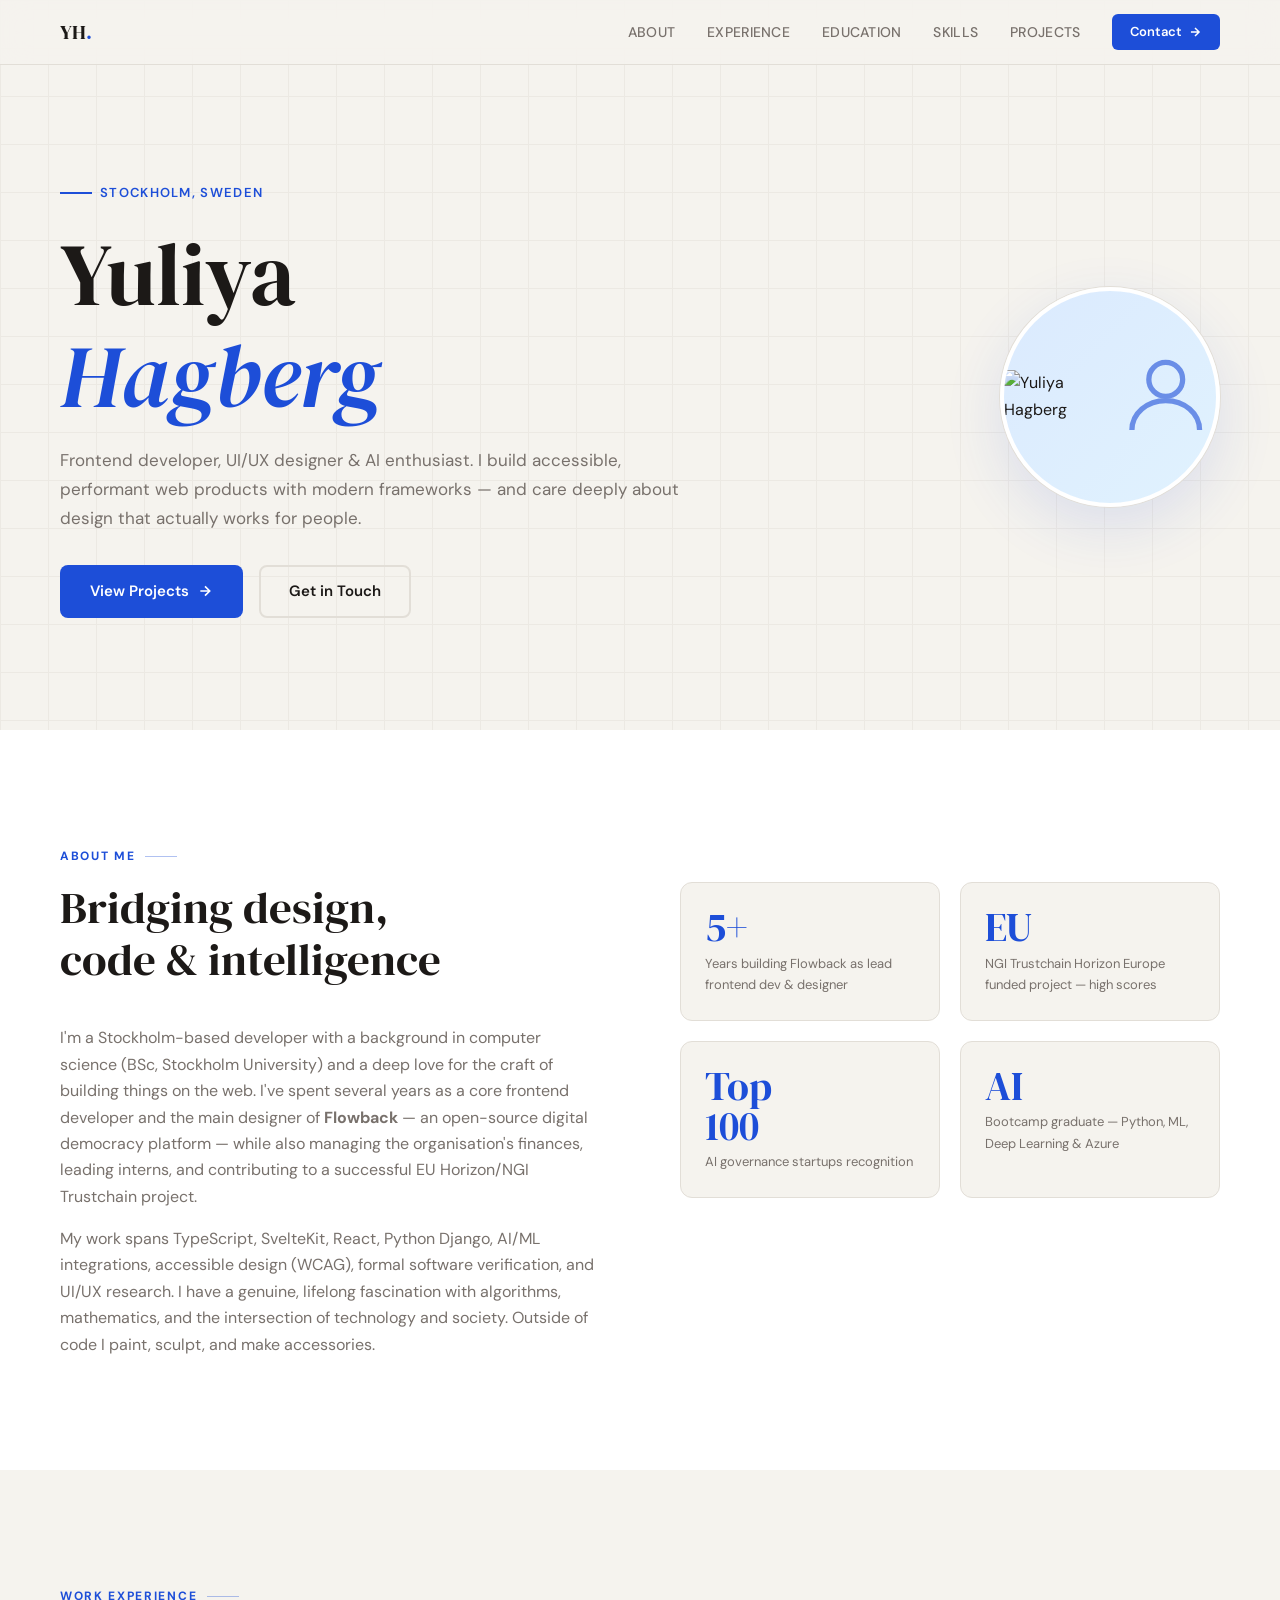
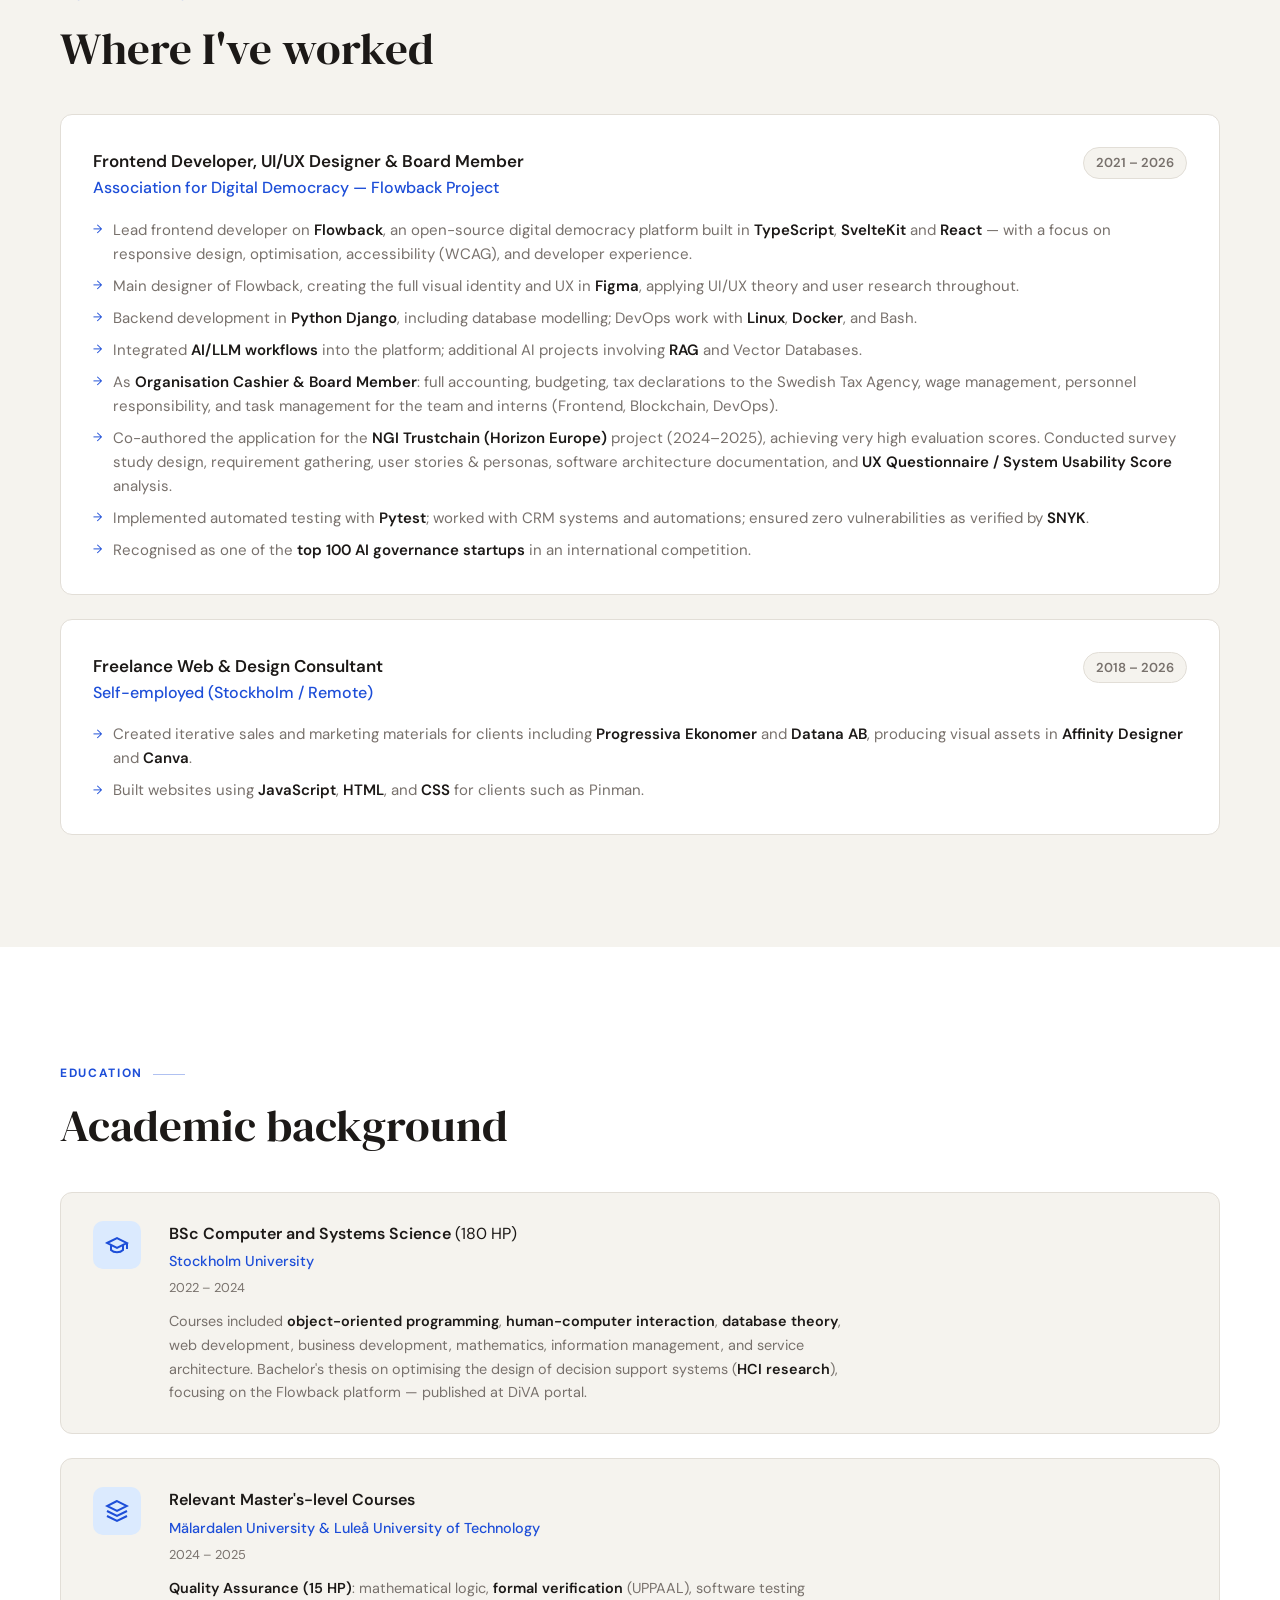
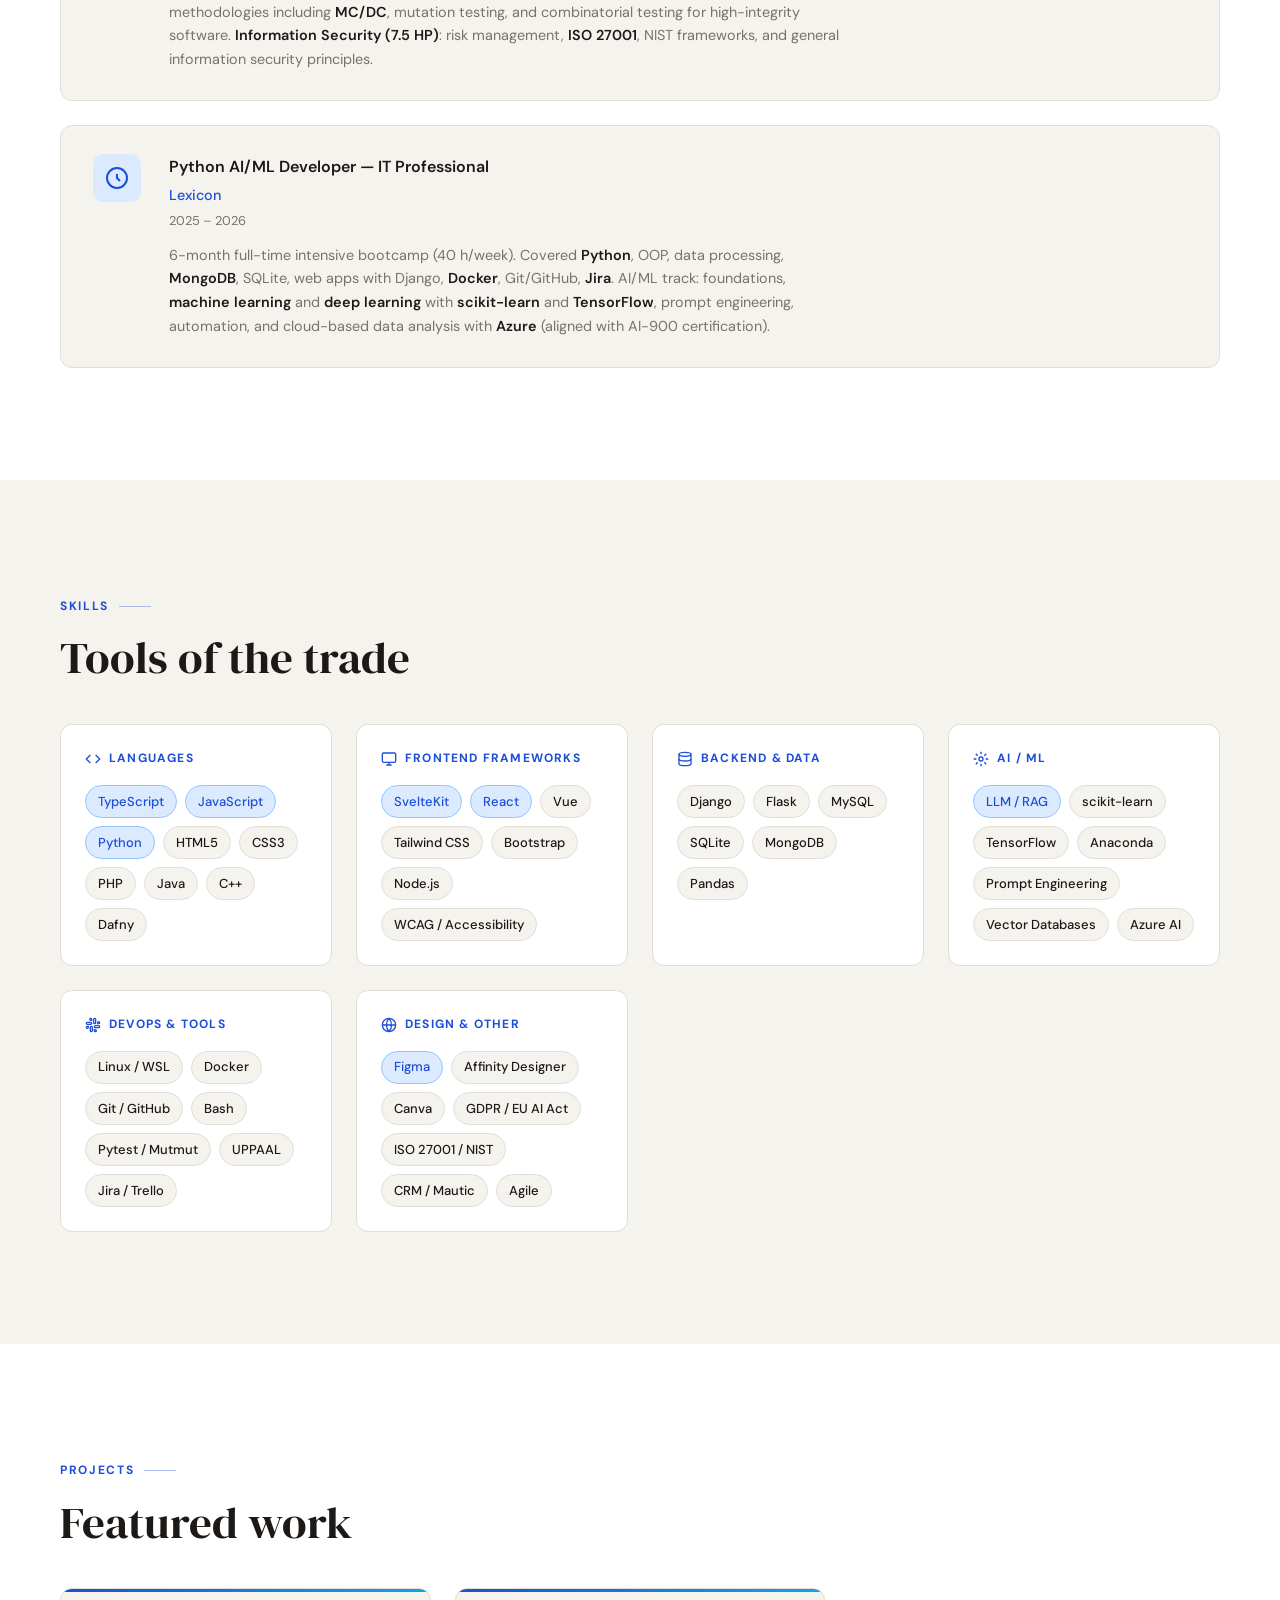
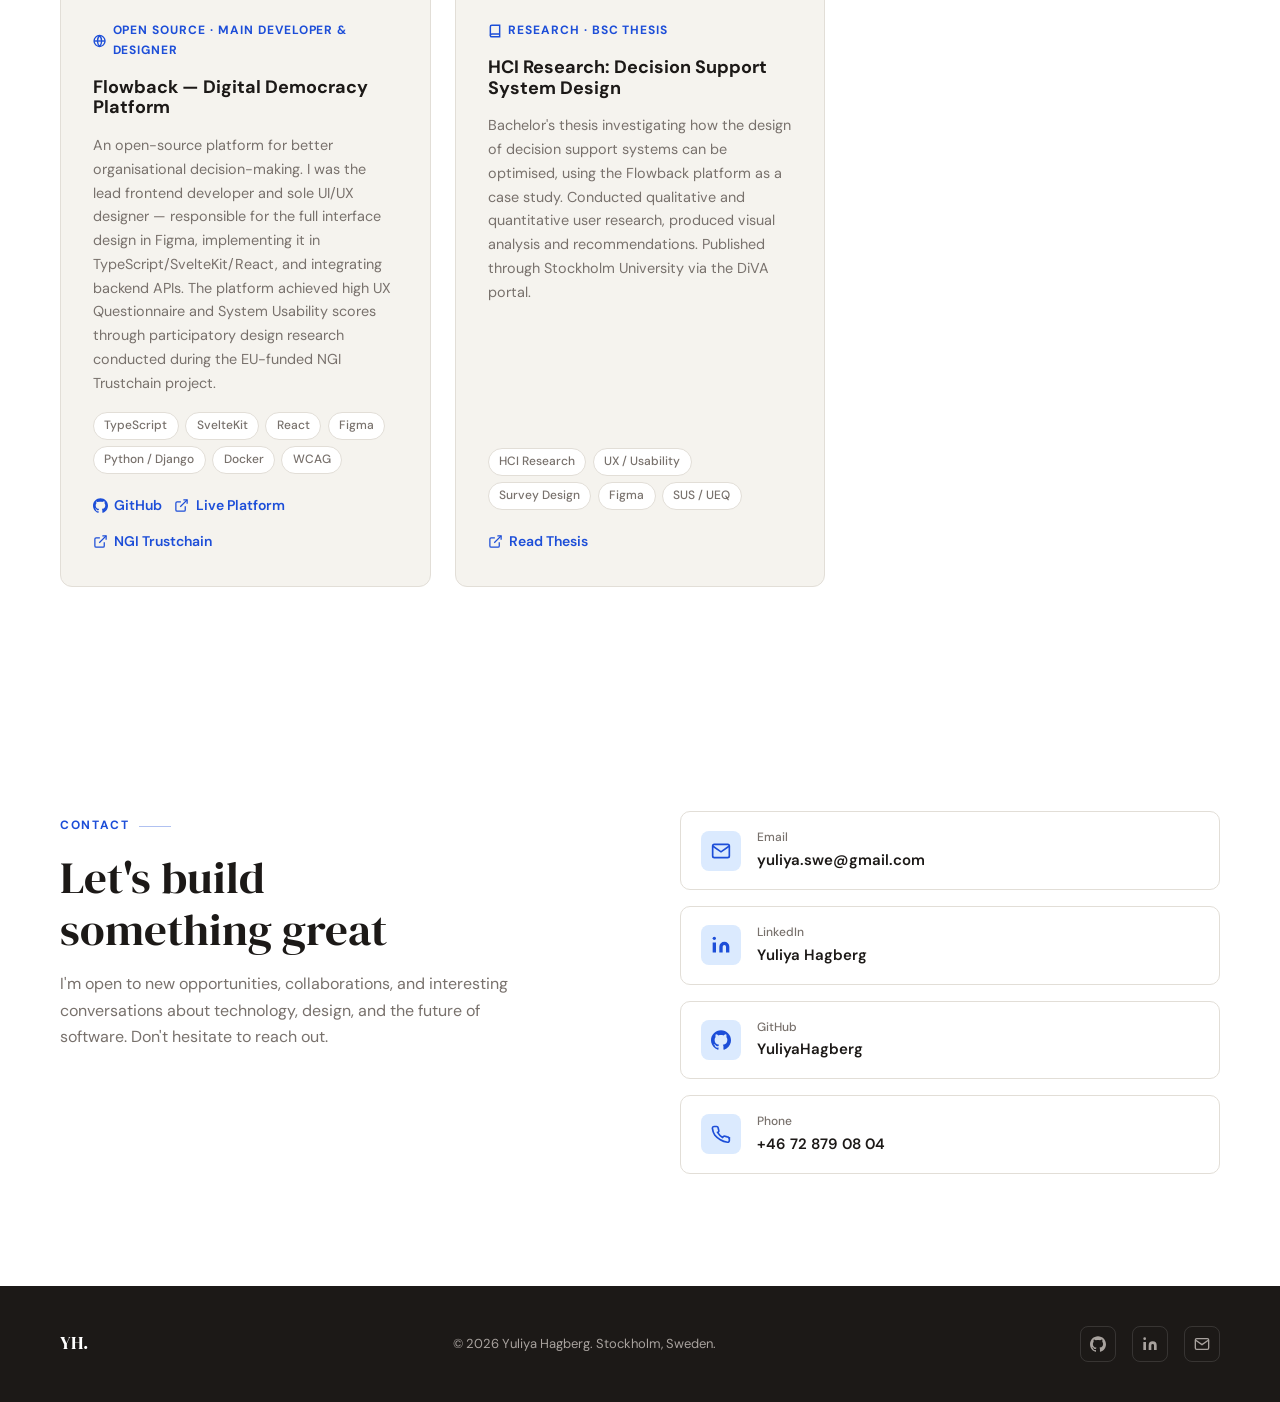
==== index.html @ 1ab3c3af "Initial commit" ====
<!DOCTYPE html>
<html lang="en">
<head>
  <meta charset="UTF-8" />
  <meta name="viewport" content="width=device-width, initial-scale=1.0" />
  <title>Yuliya Hagberg — Frontend Developer & Designer</title>
  <meta name="description" content="Yuliya Hagberg is a Stockholm-based frontend developer and UI/UX designer with expertise in TypeScript, SvelteKit, React, Python, AI/ML integrations, and accessible design." />

  <!-- Open Graph -->
  <meta property="og:title" content="Yuliya Hagberg — Frontend Developer & Designer" />
  <meta property="og:description" content="Stockholm-based developer specialising in modern frontend frameworks, UI/UX design, AI integrations, and accessible web experiences." />
  <meta property="og:type" content="website" />
  <meta property="og:url" content="https://yuliyahagberg.github.io/" />

  <!-- Fonts -->
  <link rel="preconnect" href="https://fonts.googleapis.com" />
  <link rel="preconnect" href="https://fonts.gstatic.com" crossorigin />
  <link href="https://fonts.googleapis.com/css2?family=DM+Serif+Display:ital@0;1&family=DM+Sans:ital,opsz,wght@0,9..40,300;0,9..40,400;0,9..40,500;0,9..40,600;1,9..40,300&display=swap" rel="stylesheet" />

  <style>
    /* ── CSS Variables ─────────────────────────────────────────────────── */
    :root {
      --bg:        #F5F3EE;
      --surface:   #FFFFFF;
      --border:    #E2DED7;
      --text:      #1C1917;
      --muted:     #78716C;
      --accent:    #1D4ED8;   /* electric blue */
      --accent2:   #0EA5E9;
      --accent-lt: #DBEAFE;
      --red:       #DC2626;
      --serif:     'DM Serif Display', Georgia, serif;
      --sans:      'DM Sans', system-ui, sans-serif;
      --radius:    12px;
      --transition: 220ms cubic-bezier(.4,0,.2,1);
    }

    /* ── Reset & Base ───────────────────────────────────────────────────── */
    *, *::before, *::after { box-sizing: border-box; margin: 0; padding: 0; }
    html { scroll-behavior: smooth; font-size: 16px; }
    body {
      font-family: var(--sans);
      background: var(--bg);
      color: var(--text);
      line-height: 1.65;
      -webkit-font-smoothing: antialiased;
    }
    img { display: block; max-width: 100%; }
    a { color: inherit; text-decoration: none; }
    ul { list-style: none; }

    /* ── Typography ─────────────────────────────────────────────────────── */
    h1, h2, h3, h4 { font-family: var(--serif); font-weight: 400; line-height: 1.15; }
    h1 { font-size: clamp(2.8rem, 7vw, 5.5rem); }
    h2 { font-size: clamp(1.8rem, 4vw, 2.8rem); }
    h3 { font-size: 1.25rem; }
    p  { max-width: 68ch; }

    /* ── Layout Helpers ─────────────────────────────────────────────────── */
    .container {
      width: min(1160px, 92%);
      margin-inline: auto;
    }
    section { padding-block: clamp(4rem, 10vw, 7rem); }

    /* ── Skip Link ─────────────────────────────────────────────────────── */
    .skip-link {
      position: absolute; top: -999px; left: 1rem;
      background: var(--accent); color: #fff;
      padding: .5rem 1rem; border-radius: 4px; z-index: 9999;
      font-size: .875rem; font-family: var(--sans);
    }
    .skip-link:focus { top: 1rem; }

    /* ── NAV ───────────────────────────────────────────────────────────── */
    .nav {
      position: fixed; inset-inline: 0; top: 0; z-index: 100;
      background: rgba(245,243,238,.85);
      backdrop-filter: blur(14px);
      -webkit-backdrop-filter: blur(14px);
      border-bottom: 1px solid var(--border);
      transition: box-shadow var(--transition);
    }
    .nav.scrolled { box-shadow: 0 2px 24px rgba(0,0,0,.06); }
    .nav__inner {
      display: flex; align-items: center; justify-content: space-between;
      height: 64px;
    }
    .nav__logo {
      font-family: var(--serif); font-size: 1.25rem; letter-spacing: -.01em;
    }
    .nav__logo span { color: var(--accent); }
    .nav__links {
      display: flex; gap: 2rem; align-items: center;
    }
    .nav__links a {
      font-size: .875rem; font-weight: 500; color: var(--muted);
      letter-spacing: .02em; text-transform: uppercase;
      transition: color var(--transition);
    }
    .nav__links a:hover, .nav__links a:focus-visible { color: var(--accent); }
    .nav__cta {
      display: inline-flex; align-items: center; gap: .4rem;
      background: var(--accent); color: #fff !important;
      padding: .45rem 1.1rem; border-radius: 6px;
      font-size: .8125rem !important; font-weight: 600 !important;
      text-transform: none !important; letter-spacing: 0 !important;
      transition: background var(--transition), transform var(--transition);
    }
    .nav__cta:hover { background: #1a44c5; transform: translateY(-1px); }

    /* Hamburger */
    .nav__burger {
      display: none; background: none; border: none; cursor: pointer;
      padding: .5rem; color: var(--text);
    }
    .nav__burger svg { display: block; }

    /* Mobile nav */
    .nav__mobile {
      display: none; flex-direction: column; gap: 0;
      background: var(--surface); border-top: 1px solid var(--border);
      padding: 1rem 0;
    }
    .nav__mobile.open { display: flex; }
    .nav__mobile a {
      padding: .75rem 1.5rem; font-size: .9375rem; font-weight: 500;
      color: var(--text); transition: background var(--transition), color var(--transition);
    }
    .nav__mobile a:hover { background: var(--accent-lt); color: var(--accent); }

    @media (max-width: 720px) {
      .nav__links  { display: none; }
      .nav__burger { display: flex; }
    }

    /* ── HERO ───────────────────────────────────────────────────────────── */
    .hero {
      padding-top: calc(64px + clamp(4rem, 10vw, 7rem));
      padding-bottom: clamp(4rem, 10vw, 7rem);
      position: relative; overflow: hidden;
    }
    /* Subtle grid texture */
    .hero::before {
      content: '';
      position: absolute; inset: 0;
      background-image:
        linear-gradient(var(--border) 1px, transparent 1px),
        linear-gradient(90deg, var(--border) 1px, transparent 1px);
      background-size: 48px 48px;
      opacity: .45;
      pointer-events: none;
    }
    .hero__inner {
      position: relative; z-index: 1;
      display: grid;
      grid-template-columns: 1fr auto;
      gap: 3rem;
      align-items: center;
    }
    .hero__eyebrow {
      display: inline-flex; align-items: center; gap: .5rem;
      font-size: .8125rem; font-weight: 600; letter-spacing: .1em;
      text-transform: uppercase; color: var(--accent);
      margin-bottom: 1.25rem;
    }
    .hero__eyebrow::before {
      content: ''; display: block;
      width: 2rem; height: 2px; background: var(--accent);
    }
    .hero h1 { margin-bottom: 1.25rem; color: var(--text); }
    .hero h1 em { font-style: italic; color: var(--accent); }
    .hero__bio {
      font-size: 1.0625rem; color: var(--muted); max-width: 52ch;
      margin-bottom: 2rem; line-height: 1.7;
    }
    .hero__actions { display: flex; flex-wrap: wrap; gap: 1rem; }
    .btn {
      display: inline-flex; align-items: center; gap: .5rem;
      padding: .75rem 1.75rem; border-radius: 8px;
      font-family: var(--sans); font-size: .9375rem; font-weight: 600;
      cursor: pointer; transition: all var(--transition);
      border: 2px solid transparent;
    }
    .btn--primary {
      background: var(--accent); color: #fff;
    }
    .btn--primary:hover { background: #1a44c5; transform: translateY(-2px); box-shadow: 0 8px 20px rgba(29,78,216,.25); }
    .btn--secondary {
      background: transparent; color: var(--text); border-color: var(--border);
    }
    .btn--secondary:hover { border-color: var(--accent); color: var(--accent); transform: translateY(-2px); }

    /* Avatar placeholder */
    .hero__avatar {
      width: clamp(140px, 18vw, 220px);
      aspect-ratio: 1;
      border-radius: 50%;
      background: linear-gradient(135deg, var(--accent-lt) 0%, #e0f2fe 100%);
      border: 4px solid var(--surface);
      box-shadow: 0 0 0 1px var(--border), 0 20px 60px rgba(29,78,216,.12);
      display: flex; align-items: center; justify-content: center;
      flex-shrink: 0;
      overflow: hidden;
    }
    .hero__avatar svg { width: 55%; height: 55%; color: var(--accent); opacity: .6; }

    @media (max-width: 640px) {
      .hero__inner { grid-template-columns: 1fr; }
      .hero__avatar { display: none; }
    }

    /* ── SECTION LABEL ──────────────────────────────────────────────────── */
    .section-label {
      display: inline-flex; align-items: center; gap: .6rem;
      font-size: .75rem; font-weight: 700; letter-spacing: .14em;
      text-transform: uppercase; color: var(--accent);
      margin-bottom: 1rem;
    }
    .section-label::after {
      content: ''; display: block; flex: 1;
      height: 1px; min-width: 2rem; background: currentColor; opacity: .35;
    }
    .section-title { margin-bottom: 2.5rem; }

    /* ── ABOUT ──────────────────────────────────────────────────────────── */
    #about { background: var(--surface); }
    .about__grid {
      display: grid;
      grid-template-columns: 1fr 1fr;
      gap: 3rem 5rem;
      align-items: start;
    }
    .about__text p + p { margin-top: 1rem; }
    .about__text p { color: var(--muted); }
    .about__stats {
      display: grid; grid-template-columns: 1fr 1fr; gap: 1.25rem;
    }
    .stat-card {
      background: var(--bg);
      border: 1px solid var(--border);
      border-radius: var(--radius);
      padding: 1.5rem;
    }
    .stat-card__num {
      font-family: var(--serif); font-size: 2.5rem; color: var(--accent);
      line-height: 1;
    }
    .stat-card__label { font-size: .8125rem; color: var(--muted); margin-top: .35rem; }

    @media (max-width: 780px) {
      .about__grid { grid-template-columns: 1fr; gap: 2rem; }
    }

    /* ── EXPERIENCE ─────────────────────────────────────────────────────── */
    .exp-list { display: flex; flex-direction: column; gap: 1.5rem; }
    .exp-card {
      background: var(--surface);
      border: 1px solid var(--border);
      border-radius: var(--radius);
      padding: 2rem;
      transition: box-shadow var(--transition), transform var(--transition);
    }
    .exp-card:hover { box-shadow: 0 8px 32px rgba(0,0,0,.07); transform: translateY(-2px); }
    .exp-card__header {
      display: flex; justify-content: space-between; align-items: flex-start;
      flex-wrap: wrap; gap: .5rem; margin-bottom: 1rem;
    }
    .exp-card__title { font-family: var(--sans); font-size: 1.0625rem; font-weight: 600; }
    .exp-card__company { color: var(--accent); font-weight: 500; }
    .exp-card__date {
      font-size: .8125rem; font-weight: 600; color: var(--muted);
      background: var(--bg); border: 1px solid var(--border);
      padding: .25rem .75rem; border-radius: 999px; white-space: nowrap;
    }
    .exp-card__bullets { margin-top: .75rem; display: flex; flex-direction: column; gap: .5rem; }
    .exp-card__bullets li {
      font-size: .9375rem; color: var(--muted); padding-left: 1.25rem;
      position: relative; line-height: 1.6;
    }
    .exp-card__bullets li::before {
      content: '→'; position: absolute; left: 0;
      color: var(--accent); font-size: .75rem; top: .2em;
    }
    .exp-card__bullets strong { color: var(--text); font-weight: 600; }

    /* ── EDUCATION ──────────────────────────────────────────────────────── */
    #education { background: var(--surface); }
    .edu-list { display: flex; flex-direction: column; gap: 1.5rem; }
    .edu-card {
      background: var(--bg);
      border: 1px solid var(--border);
      border-radius: var(--radius);
      padding: 1.75rem 2rem;
      display: grid;
      grid-template-columns: auto 1fr;
      gap: 1.25rem 1.75rem;
      align-items: start;
      transition: box-shadow var(--transition);
    }
    .edu-card:hover { box-shadow: 0 6px 24px rgba(0,0,0,.06); }
    .edu-card__icon {
      width: 48px; height: 48px; border-radius: 10px;
      background: var(--accent-lt); display: flex; align-items: center; justify-content: center;
      color: var(--accent); flex-shrink: 0;
    }
    .edu-card__icon svg { width: 24px; height: 24px; }
    .edu-card__degree { font-family: var(--sans); font-size: 1rem; font-weight: 600; margin-bottom: .2rem; }
    .edu-card__institution { color: var(--accent); font-size: .9rem; font-weight: 500; }
    .edu-card__date { font-size: .8rem; color: var(--muted); margin-top: .2rem; margin-bottom: .75rem; }
    .edu-card__desc { font-size: .9rem; color: var(--muted); line-height: 1.65; }
    .edu-card__desc strong { color: var(--text); font-weight: 600; }

    @media (max-width: 560px) {
      .edu-card { grid-template-columns: 1fr; }
      .edu-card__icon { display: none; }
    }

    /* ── SKILLS ─────────────────────────────────────────────────────────── */
    .skills-grid {
      display: grid;
      grid-template-columns: repeat(auto-fill, minmax(260px, 1fr));
      gap: 1.5rem;
    }
    .skill-group {
      background: var(--surface);
      border: 1px solid var(--border);
      border-radius: var(--radius);
      padding: 1.5rem;
    }
    .skill-group__title {
      font-family: var(--sans); font-size: .75rem; font-weight: 700;
      letter-spacing: .1em; text-transform: uppercase; color: var(--accent);
      margin-bottom: 1rem; display: flex; align-items: center; gap: .5rem;
    }
    .skill-group__title svg { width: 16px; height: 16px; }
    .skill-tags { display: flex; flex-wrap: wrap; gap: .5rem; }
    .skill-tag {
      font-size: .8125rem; font-weight: 500;
      background: var(--bg); color: var(--text);
      border: 1px solid var(--border);
      padding: .3rem .75rem; border-radius: 999px;
      transition: background var(--transition), color var(--transition), border-color var(--transition);
    }
    .skill-tag:hover {
      background: var(--accent-lt); color: var(--accent); border-color: #93c5fd;
    }
    .skill-tag--accent {
      background: var(--accent-lt); color: var(--accent); border-color: #93c5fd;
    }

    /* ── PROJECTS ───────────────────────────────────────────────────────── */
    #projects { background: var(--surface); }
    .projects-grid {
      display: grid;
      grid-template-columns: repeat(auto-fill, minmax(320px, 1fr));
      gap: 1.5rem;
    }
    .project-card {
      background: var(--bg);
      border: 1px solid var(--border);
      border-radius: var(--radius);
      padding: 2rem;
      display: flex; flex-direction: column; gap: 1rem;
      transition: box-shadow var(--transition), transform var(--transition);
      position: relative; overflow: hidden;
    }
    .project-card::before {
      content: ''; position: absolute; top: 0; left: 0; right: 0; height: 3px;
      background: linear-gradient(90deg, var(--accent), var(--accent2));
    }
    .project-card:hover { box-shadow: 0 12px 40px rgba(0,0,0,.09); transform: translateY(-3px); }
    .project-card__badge {
      display: inline-flex; align-items: center; gap: .4rem;
      font-size: .75rem; font-weight: 700; letter-spacing: .08em; text-transform: uppercase;
      color: var(--accent);
    }
    .project-card__title { font-family: var(--sans); font-size: 1.125rem; font-weight: 700; }
    .project-card__desc { font-size: .9rem; color: var(--muted); flex: 1; line-height: 1.65; }
    .project-card__tech { display: flex; flex-wrap: wrap; gap: .4rem; }
    .project-card__tech span {
      font-size: .75rem; font-weight: 500;
      background: var(--surface); border: 1px solid var(--border);
      color: var(--muted); padding: .2rem .65rem; border-radius: 999px;
    }
    .project-card__links { display: flex; gap: .75rem; flex-wrap: wrap; margin-top: .25rem; }
    .project-link {
      display: inline-flex; align-items: center; gap: .4rem;
      font-size: .875rem; font-weight: 600; color: var(--accent);
      border-bottom: 1px solid transparent;
      transition: border-color var(--transition);
    }
    .project-link:hover { border-color: var(--accent); }
    .project-link svg { width: 15px; height: 15px; }

    /* ── CONTACT ────────────────────────────────────────────────────────── */
    .contact-inner {
      display: grid;
      grid-template-columns: 1fr 1fr;
      gap: 3rem 5rem;
      align-items: start;
    }
    .contact-blurb h2 { margin-bottom: 1rem; }
    .contact-blurb p { color: var(--muted); max-width: 42ch; }
    .contact-links { display: flex; flex-direction: column; gap: 1rem; }
    .contact-item {
      display: flex; align-items: center; gap: 1rem;
      background: var(--surface); border: 1px solid var(--border);
      border-radius: 10px; padding: 1rem 1.25rem;
      transition: box-shadow var(--transition), transform var(--transition), border-color var(--transition);
    }
    .contact-item:hover {
      box-shadow: 0 6px 20px rgba(0,0,0,.07);
      transform: translateX(4px);
      border-color: var(--accent);
    }
    .contact-item__icon {
      width: 40px; height: 40px; border-radius: 8px;
      background: var(--accent-lt); display: flex; align-items: center; justify-content: center;
      color: var(--accent); flex-shrink: 0;
    }
    .contact-item__icon svg { width: 20px; height: 20px; }
    .contact-item__label { font-size: .75rem; color: var(--muted); font-weight: 500; }
    .contact-item__value { font-size: .9375rem; font-weight: 600; color: var(--text); }

    @media (max-width: 700px) {
      .contact-inner { grid-template-columns: 1fr; }
    }

    /* ── FOOTER ─────────────────────────────────────────────────────────── */
    footer {
      background: var(--text); color: #a8a29e;
      padding-block: 2.5rem;
    }
    .footer-inner {
      display: flex; justify-content: space-between; align-items: center;
      flex-wrap: wrap; gap: 1rem;
    }
    .footer-logo { font-family: var(--serif); font-size: 1.1rem; color: #fff; }
    .footer-copy { font-size: .8125rem; }
    .footer-social { display: flex; gap: 1rem; }
    .footer-social a {
      width: 36px; height: 36px; border-radius: 8px;
      border: 1px solid rgba(255,255,255,.12);
      display: flex; align-items: center; justify-content: center;
      color: #a8a29e; transition: color var(--transition), border-color var(--transition), background var(--transition);
    }
    .footer-social a:hover { color: #fff; border-color: rgba(255,255,255,.3); background: rgba(255,255,255,.08); }
    .footer-social svg { width: 16px; height: 16px; }

    /* ── Animations ─────────────────────────────────────────────────────── */
    @keyframes fadeUp {
      from { opacity: 0; transform: translateY(28px); }
      to   { opacity: 1; transform: translateY(0); }
    }
    .animate {
      opacity: 0;
      animation: fadeUp .6s cubic-bezier(.4,0,.2,1) forwards;
    }
    .animate-delay-1 { animation-delay: .1s; }
    .animate-delay-2 { animation-delay: .2s; }
    .animate-delay-3 { animation-delay: .3s; }
    .animate-delay-4 { animation-delay: .4s; }
    .animate-delay-5 { animation-delay: .5s; }

    /* Intersection observer reveal */
    .reveal { opacity: 0; transform: translateY(20px); transition: opacity .6s ease, transform .6s ease; }
    .reveal.visible { opacity: 1; transform: translateY(0); }
    .reveal-delay-1 { transition-delay: .1s; }
    .reveal-delay-2 { transition-delay: .2s; }
    .reveal-delay-3 { transition-delay: .3s; }

    /* Focus styles */
    :focus-visible {
      outline: 2px solid var(--accent);
      outline-offset: 3px;
      border-radius: 3px;
    }
  </style>
</head>
<body>

  <!-- Skip Navigation -->
  <a class="skip-link" href="#main">Skip to main content</a>

  <!-- ── Navigation ──────────────────────────────────────────────────────── -->
  <nav class="nav" role="navigation" aria-label="Main navigation">
    <div class="container nav__inner">
      <a href="#" class="nav__logo" aria-label="Yuliya Hagberg — home">YH<span>.</span></a>
      <ul class="nav__links" role="list">
        <li><a href="#about">About</a></li>
        <li><a href="#experience">Experience</a></li>
        <li><a href="#education">Education</a></li>
        <li><a href="#skills">Skills</a></li>
        <li><a href="#projects">Projects</a></li>
        <li>
          <a href="#contact" class="nav__cta" aria-label="Go to contact section">
            Contact
            <svg width="14" height="14" viewBox="0 0 24 24" fill="none" stroke="currentColor" stroke-width="2.5" aria-hidden="true"><path d="M5 12h14M12 5l7 7-7 7"/></svg>
          </a>
        </li>
      </ul>
      <button class="nav__burger" aria-label="Toggle mobile menu" aria-expanded="false" aria-controls="mobile-nav">
        <svg width="22" height="22" viewBox="0 0 24 24" fill="none" stroke="currentColor" stroke-width="2" aria-hidden="true">
          <line x1="3" y1="6" x2="21" y2="6"/><line x1="3" y1="12" x2="21" y2="12"/><line x1="3" y1="18" x2="21" y2="18"/>
        </svg>
      </button>
    </div>
    <!-- Mobile menu -->
    <div id="mobile-nav" class="nav__mobile" role="menu" aria-label="Mobile navigation">
      <a href="#about" role="menuitem">About</a>
      <a href="#experience" role="menuitem">Experience</a>
      <a href="#education" role="menuitem">Education</a>
      <a href="#skills" role="menuitem">Skills</a>
      <a href="#projects" role="menuitem">Projects</a>
      <a href="#contact" role="menuitem">Contact</a>
    </div>
  </nav>

  <!-- ── Main Content ─────────────────────────────────────────────────────── -->
  <main id="main">

    <!-- ── Hero ─────────────────────────────────────────────────────────── -->
    <section class="hero" aria-labelledby="hero-heading">
      <div class="container hero__inner">
        <div class="hero__content">
          <div class="hero__eyebrow animate">Stockholm, Sweden</div>
          <h1 id="hero-heading" class="animate animate-delay-1">
            Yuliya<br/><em>Hagberg</em>
          </h1>
          <p class="hero__bio animate animate-delay-2">
            Frontend developer, UI/UX designer & AI enthusiast. I build accessible, performant web products with modern frameworks — and care deeply about design that actually works for people.
          </p>
          <div class="hero__actions animate animate-delay-3">
            <a href="#projects" class="btn btn--primary">
              View Projects
              <svg width="16" height="16" viewBox="0 0 24 24" fill="none" stroke="currentColor" stroke-width="2.5" aria-hidden="true"><path d="M5 12h14M12 5l7 7-7 7"/></svg>
            </a>
            <a href="#contact" class="btn btn--secondary">
              Get in Touch
            </a>
          </div>
        </div>
        <div class="hero__avatar" role="img" aria-label="Profile photo placeholder">
          <img src="assets/photo.jpg" alt="Yuliya Hagberg" />
          <svg viewBox="0 0 24 24" fill="none" stroke="currentColor" stroke-width="1.25" aria-hidden="true">
            <circle cx="12" cy="8" r="4"/><path d="M4 20c0-4 3.6-7 8-7s8 3 8 7"/>
          </svg>
        </div>
      </div>
    </section>

    <!-- ── About ─────────────────────────────────────────────────────────── -->
    <section id="about" aria-labelledby="about-heading">
      <div class="container">
        <div class="section-label" aria-hidden="true">About me</div>
        <div class="about__grid">
          <div class="about__text reveal">
            <h2 id="about-heading" class="section-title">Bridging design,<br/>code &amp; intelligence</h2>
            <p>
              I'm a Stockholm-based developer with a background in computer science (BSc, Stockholm University) and a deep love for the craft of building things on the web. I've spent several years as a core frontend developer and the main designer of <strong>Flowback</strong> — an open-source digital democracy platform — while also managing the organisation's finances, leading interns, and contributing to a successful EU Horizon/NGI Trustchain project.
            </p>
            <p style="margin-top:1rem;">
              My work spans TypeScript, SvelteKit, React, Python Django, AI/ML integrations, accessible design (WCAG), formal software verification, and UI/UX research. I have a genuine, lifelong fascination with algorithms, mathematics, and the intersection of technology and society. Outside of code I paint, sculpt, and make accessories.
            </p>
          </div>
          <div class="about__stats reveal reveal-delay-1">
            <div class="stat-card">
              <div class="stat-card__num">5+</div>
              <div class="stat-card__label">Years building Flowback as lead frontend dev &amp; designer</div>
            </div>
            <div class="stat-card">
              <div class="stat-card__num">EU</div>
              <div class="stat-card__label">NGI Trustchain Horizon Europe funded project — high scores</div>
            </div>
            <div class="stat-card">
              <div class="stat-card__num">Top<br/>100</div>
              <div class="stat-card__label">AI governance startups recognition</div>
            </div>
            <div class="stat-card">
              <div class="stat-card__num">AI</div>
              <div class="stat-card__label">Bootcamp graduate — Python, ML, Deep Learning &amp; Azure</div>
            </div>
          </div>
        </div>
      </div>
    </section>

    <!-- ── Work Experience ──────────────────────────────────────────────── -->
    <section id="experience" aria-labelledby="experience-heading">
      <div class="container">
        <div class="section-label" aria-hidden="true">Work experience</div>
        <h2 id="experience-heading" class="section-title reveal">Where I've worked</h2>
        <ul class="exp-list" role="list">

          <!-- Flowback / Association for Digital Democracy -->
          <li class="exp-card reveal">
            <div class="exp-card__header">
              <div>
                <div class="exp-card__title">Frontend Developer, UI/UX Designer &amp; Board Member</div>
                <div class="exp-card__company">Association for Digital Democracy — Flowback Project</div>
              </div>
              <span class="exp-card__date" aria-label="Duration: 2021 to 2026">2021 – 2026</span>
            </div>
            <ul class="exp-card__bullets" aria-label="Responsibilities and achievements">
              <li>Lead frontend developer on <strong>Flowback</strong>, an open-source digital democracy platform built in <strong>TypeScript</strong>, <strong>SvelteKit</strong> and <strong>React</strong> — with a focus on responsive design, optimisation, accessibility (WCAG), and developer experience.</li>
              <li>Main designer of Flowback, creating the full visual identity and UX in <strong>Figma</strong>, applying UI/UX theory and user research throughout.</li>
              <li>Backend development in <strong>Python Django</strong>, including database modelling; DevOps work with <strong>Linux</strong>, <strong>Docker</strong>, and Bash.</li>
              <li>Integrated <strong>AI/LLM workflows</strong> into the platform; additional AI projects involving <strong>RAG</strong> and Vector Databases.</li>
              <li>As <strong>Organisation Cashier &amp; Board Member</strong>: full accounting, budgeting, tax declarations to the Swedish Tax Agency, wage management, personnel responsibility, and task management for the team and interns (Frontend, Blockchain, DevOps).</li>
              <li>Co-authored the application for the <strong>NGI Trustchain (Horizon Europe)</strong> project (2024–2025), achieving very high evaluation scores. Conducted survey study design, requirement gathering, user stories &amp; personas, software architecture documentation, and <strong>UX Questionnaire / System Usability Score</strong> analysis.</li>
              <li>Implemented automated testing with <strong>Pytest</strong>; worked with CRM systems and automations; ensured zero vulnerabilities as verified by <strong>SNYK</strong>.</li>
              <li>Recognised as one of the <strong>top 100 AI governance startups</strong> in an international competition.</li>
            </ul>
          </li>

          <!-- Freelancing -->
          <li class="exp-card reveal reveal-delay-1">
            <div class="exp-card__header">
              <div>
                <div class="exp-card__title">Freelance Web &amp; Design Consultant</div>
                <div class="exp-card__company">Self-employed (Stockholm / Remote)</div>
              </div>
              <span class="exp-card__date" aria-label="Duration: 2018 to 2026">2018 – 2026</span>
            </div>
            <ul class="exp-card__bullets" aria-label="Responsibilities and achievements">
              <li>Created iterative sales and marketing materials for clients including <strong>Progressiva Ekonomer</strong> and <strong>Datana AB</strong>, producing visual assets in <strong>Affinity Designer</strong> and <strong>Canva</strong>.</li>
              <li>Built websites using <strong>JavaScript</strong>, <strong>HTML</strong>, and <strong>CSS</strong> for clients such as Pinman.</li>
            </ul>
          </li>

        </ul>
      </div>
    </section>

    <!-- ── Education ────────────────────────────────────────────────────── -->
    <section id="education" aria-labelledby="education-heading">
      <div class="container">
        <div class="section-label" aria-hidden="true">Education</div>
        <h2 id="education-heading" class="section-title reveal">Academic background</h2>
        <ul class="edu-list" role="list">

          <li class="edu-card reveal">
            <div class="edu-card__icon" aria-hidden="true">
              <svg viewBox="0 0 24 24" fill="none" stroke="currentColor" stroke-width="2"><path d="M22 10v6M2 10l10-5 10 5-10 5z"/><path d="M6 12v5c3 3 9 3 12 0v-5"/></svg>
            </div>
            <div>
              <div class="edu-card__degree">BSc Computer and Systems Science <span style="font-weight:400;">(180 HP)</span></div>
              <div class="edu-card__institution">Stockholm University</div>
              <div class="edu-card__date">2022 – 2024</div>
              <p class="edu-card__desc">
                Courses included <strong>object-oriented programming</strong>, <strong>human-computer interaction</strong>, <strong>database theory</strong>, web development, business development, mathematics, information management, and service architecture. Bachelor's thesis on optimising the design of decision support systems (<strong>HCI research</strong>), focusing on the Flowback platform — published at DiVA portal.
              </p>
            </div>
          </li>

          <li class="edu-card reveal reveal-delay-1">
            <div class="edu-card__icon" aria-hidden="true">
              <svg viewBox="0 0 24 24" fill="none" stroke="currentColor" stroke-width="2"><path d="M12 2L2 7l10 5 10-5-10-5z"/><path d="M2 17l10 5 10-5"/><path d="M2 12l10 5 10-5"/></svg>
            </div>
            <div>
              <div class="edu-card__degree">Relevant Master's-level Courses</div>
              <div class="edu-card__institution">Mälardalen University &amp; Luleå University of Technology</div>
              <div class="edu-card__date">2024 – 2025</div>
              <p class="edu-card__desc">
                <strong>Quality Assurance (15 HP)</strong>: mathematical logic, <strong>formal verification</strong> (UPPAAL), software testing methodologies including <strong>MC/DC</strong>, mutation testing, and combinatorial testing for high-integrity software. <strong>Information Security (7.5 HP)</strong>: risk management, <strong>ISO 27001</strong>, NIST frameworks, and general information security principles.
              </p>
            </div>
          </li>

          <li class="edu-card reveal reveal-delay-2">
            <div class="edu-card__icon" aria-hidden="true">
              <svg viewBox="0 0 24 24" fill="none" stroke="currentColor" stroke-width="2"><circle cx="12" cy="12" r="10"/><path d="M12 8v4l3 3"/></svg>
            </div>
            <div>
              <div class="edu-card__degree">Python AI/ML Developer — IT Professional</div>
              <div class="edu-card__institution">Lexicon</div>
              <div class="edu-card__date">2025 – 2026</div>
              <p class="edu-card__desc">
                6-month full-time intensive bootcamp (40 h/week). Covered <strong>Python</strong>, OOP, data processing, <strong>MongoDB</strong>, SQLite, web apps with Django, <strong>Docker</strong>, Git/GitHub, <strong>Jira</strong>. AI/ML track: foundations, <strong>machine learning</strong> and <strong>deep learning</strong> with <strong>scikit-learn</strong> and <strong>TensorFlow</strong>, prompt engineering, automation, and cloud-based data analysis with <strong>Azure</strong> (aligned with AI-900 certification).
              </p>
            </div>
          </li>

        </ul>
      </div>
    </section>

    <!-- ── Skills ────────────────────────────────────────────────────────── -->
    <section id="skills" aria-labelledby="skills-heading">
      <div class="container">
        <div class="section-label" aria-hidden="true">Skills</div>
        <h2 id="skills-heading" class="section-title reveal">Tools of the trade</h2>
        <div class="skills-grid">

          <div class="skill-group reveal">
            <div class="skill-group__title">
              <svg viewBox="0 0 24 24" fill="none" stroke="currentColor" stroke-width="2" aria-hidden="true"><polyline points="16 18 22 12 16 6"/><polyline points="8 6 2 12 8 18"/></svg>
              Languages
            </div>
            <div class="skill-tags">
              <span class="skill-tag skill-tag--accent">TypeScript</span>
              <span class="skill-tag skill-tag--accent">JavaScript</span>
              <span class="skill-tag skill-tag--accent">Python</span>
              <span class="skill-tag">HTML5</span>
              <span class="skill-tag">CSS3</span>
              <span class="skill-tag">PHP</span>
              <span class="skill-tag">Java</span>
              <span class="skill-tag">C++</span>
              <span class="skill-tag">Dafny</span>
            </div>
          </div>

          <div class="skill-group reveal reveal-delay-1">
            <div class="skill-group__title">
              <svg viewBox="0 0 24 24" fill="none" stroke="currentColor" stroke-width="2" aria-hidden="true"><rect x="2" y="3" width="20" height="14" rx="2"/><path d="M8 21h8M12 17v4"/></svg>
              Frontend Frameworks
            </div>
            <div class="skill-tags">
              <span class="skill-tag skill-tag--accent">SvelteKit</span>
              <span class="skill-tag skill-tag--accent">React</span>
              <span class="skill-tag">Vue</span>
              <span class="skill-tag">Tailwind CSS</span>
              <span class="skill-tag">Bootstrap</span>
              <span class="skill-tag">Node.js</span>
              <span class="skill-tag">WCAG / Accessibility</span>
            </div>
          </div>

          <div class="skill-group reveal reveal-delay-2">
            <div class="skill-group__title">
              <svg viewBox="0 0 24 24" fill="none" stroke="currentColor" stroke-width="2" aria-hidden="true"><ellipse cx="12" cy="5" rx="9" ry="3"/><path d="M21 12c0 1.66-4 3-9 3s-9-1.34-9-3"/><path d="M3 5v14c0 1.66 4 3 9 3s9-1.34 9-3V5"/></svg>
              Backend &amp; Data
            </div>
            <div class="skill-tags">
              <span class="skill-tag">Django</span>
              <span class="skill-tag">Flask</span>
              <span class="skill-tag">MySQL</span>
              <span class="skill-tag">SQLite</span>
              <span class="skill-tag">MongoDB</span>
              <span class="skill-tag">Pandas</span>
            </div>
          </div>

          <div class="skill-group reveal">
            <div class="skill-group__title">
              <svg viewBox="0 0 24 24" fill="none" stroke="currentColor" stroke-width="2" aria-hidden="true"><circle cx="12" cy="12" r="3"/><path d="M12 1v4M12 19v4M4.22 4.22l2.83 2.83M16.95 16.95l2.83 2.83M1 12h4M19 12h4M4.22 19.78l2.83-2.83M16.95 7.05l2.83-2.83"/></svg>
              AI / ML
            </div>
            <div class="skill-tags">
              <span class="skill-tag skill-tag--accent">LLM / RAG</span>
              <span class="skill-tag">scikit-learn</span>
              <span class="skill-tag">TensorFlow</span>
              <span class="skill-tag">Anaconda</span>
              <span class="skill-tag">Prompt Engineering</span>
              <span class="skill-tag">Vector Databases</span>
              <span class="skill-tag">Azure AI</span>
            </div>
          </div>

          <div class="skill-group reveal reveal-delay-1">
            <div class="skill-group__title">
              <svg viewBox="0 0 24 24" fill="none" stroke="currentColor" stroke-width="2" aria-hidden="true"><path d="M14.5 10c-.83 0-1.5-.67-1.5-1.5v-5c0-.83.67-1.5 1.5-1.5s1.5.67 1.5 1.5v5c0 .83-.67 1.5-1.5 1.5z"/><path d="M20.5 10H19V8.5c0-.83.67-1.5 1.5-1.5s1.5.67 1.5 1.5-.67 1.5-1.5 1.5z"/><path d="M9.5 14c.83 0 1.5.67 1.5 1.5v5c0 .83-.67 1.5-1.5 1.5S8 21.33 8 20.5v-5c0-.83.67-1.5 1.5-1.5z"/><path d="M3.5 14H5v1.5c0 .83-.67 1.5-1.5 1.5S2 16.33 2 15.5 2.67 14 3.5 14z"/><path d="M14 14.5c0-.83.67-1.5 1.5-1.5h5c.83 0 1.5.67 1.5 1.5s-.67 1.5-1.5 1.5h-5c-.83 0-1.5-.67-1.5-1.5z"/><path d="M15.5 19H14v1.5c0 .83.67 1.5 1.5 1.5s1.5-.67 1.5-1.5-.67-1.5-1.5-1.5z"/><path d="M10 9.5C10 8.67 9.33 8 8.5 8h-5C2.67 8 2 8.67 2 9.5S2.67 11 3.5 11h5c.83 0 1.5-.67 1.5-1.5z"/><path d="M8.5 5H10V3.5C10 2.67 9.33 2 8.5 2S7 2.67 7 3.5 7.67 5 8.5 5z"/></svg>
              DevOps &amp; Tools
            </div>
            <div class="skill-tags">
              <span class="skill-tag">Linux / WSL</span>
              <span class="skill-tag">Docker</span>
              <span class="skill-tag">Git / GitHub</span>
              <span class="skill-tag">Bash</span>
              <span class="skill-tag">Pytest / Mutmut</span>
              <span class="skill-tag">UPPAAL</span>
              <span class="skill-tag">Jira / Trello</span>
            </div>
          </div>

          <div class="skill-group reveal reveal-delay-2">
            <div class="skill-group__title">
              <svg viewBox="0 0 24 24" fill="none" stroke="currentColor" stroke-width="2" aria-hidden="true"><path d="M2 12h20M2 12a10 10 0 1 0 20 0M2 12a10 10 0 1 1 20 0M12 2a15 15 0 0 1 0 20M12 2a15 15 0 0 0 0 20"/></svg>
              Design &amp; Other
            </div>
            <div class="skill-tags">
              <span class="skill-tag skill-tag--accent">Figma</span>
              <span class="skill-tag">Affinity Designer</span>
              <span class="skill-tag">Canva</span>
              <span class="skill-tag">GDPR / EU AI Act</span>
              <span class="skill-tag">ISO 27001 / NIST</span>
              <span class="skill-tag">CRM / Mautic</span>
              <span class="skill-tag">Agile</span>
            </div>
          </div>

        </div>
      </div>
    </section>

    <!-- ── Projects ──────────────────────────────────────────────────────── -->
    <section id="projects" aria-labelledby="projects-heading">
      <div class="container">
        <div class="section-label" aria-hidden="true">Projects</div>
        <h2 id="projects-heading" class="section-title reveal">Featured work</h2>
        <div class="projects-grid">

          <!-- Flowback Frontend -->
          <article class="project-card reveal" aria-label="Flowback Frontend project">
            <div class="project-card__badge" aria-label="Open source project">
              <svg width="14" height="14" viewBox="0 0 24 24" fill="none" stroke="currentColor" stroke-width="2.5" aria-hidden="true"><circle cx="12" cy="12" r="10"/><line x1="2" y1="12" x2="22" y2="12"/><path d="M12 2a15 15 0 0 1 0 20M12 2a15 15 0 0 0 0 20"/></svg>
              Open Source · Main Developer &amp; Designer
            </div>
            <h3 class="project-card__title">Flowback — Digital Democracy Platform</h3>
            <p class="project-card__desc">
              An open-source platform for better organisational decision-making. I was the lead frontend developer and sole UI/UX designer — responsible for the full interface design in Figma, implementing it in TypeScript/SvelteKit/React, and integrating backend APIs. The platform achieved high UX Questionnaire and System Usability scores through participatory design research conducted during the EU-funded NGI Trustchain project.
            </p>
            <div class="project-card__tech" aria-label="Technologies used">
              <span>TypeScript</span>
              <span>SvelteKit</span>
              <span>React</span>
              <span>Figma</span>
              <span>Python / Django</span>
              <span>Docker</span>
              <span>WCAG</span>
            </div>
            <div class="project-card__links">
              <a href="https://github.com/YuliyaHagberg/flowback-frontend" class="project-link" target="_blank" rel="noopener noreferrer" aria-label="View Flowback frontend source code on GitHub (opens in new tab)">
                <svg viewBox="0 0 24 24" fill="currentColor" aria-hidden="true"><path d="M12 .297c-6.63 0-12 5.373-12 12 0 5.303 3.438 9.8 8.205 11.385.6.113.82-.258.82-.577 0-.285-.01-1.04-.015-2.04-3.338.724-4.042-1.61-4.042-1.61C4.422 18.07 3.633 17.7 3.633 17.7c-1.087-.744.084-.729.084-.729 1.205.084 1.838 1.236 1.838 1.236 1.07 1.835 2.809 1.305 3.495.998.108-.776.417-1.305.76-1.605-2.665-.3-5.466-1.332-5.466-5.93 0-1.31.465-2.38 1.235-3.22-.135-.303-.54-1.523.105-3.176 0 0 1.005-.322 3.3 1.23.96-.267 1.98-.399 3-.405 1.02.006 2.04.138 3 .405 2.28-1.552 3.285-1.23 3.285-1.23.645 1.653.24 2.873.12 3.176.765.84 1.23 1.91 1.23 3.22 0 4.61-2.805 5.625-5.475 5.92.42.36.81 1.096.81 2.22 0 1.606-.015 2.896-.015 3.286 0 .315.21.69.825.57C20.565 22.092 24 17.592 24 12.297c0-6.627-5.373-12-12-12"/></svg>
                GitHub
              </a>
              <a href="https://digitaldemocracy.world/" class="project-link" target="_blank" rel="noopener noreferrer" aria-label="Visit the Flowback platform website (opens in new tab)">
                <svg viewBox="0 0 24 24" fill="none" stroke="currentColor" stroke-width="2" aria-hidden="true"><path d="M18 13v6a2 2 0 0 1-2 2H5a2 2 0 0 1-2-2V8a2 2 0 0 1 2-2h6"/><polyline points="15 3 21 3 21 9"/><line x1="10" y1="14" x2="21" y2="3"/></svg>
                Live Platform
              </a>
              <a href="https://trustchain.ngi.eu/flowback/" class="project-link" target="_blank" rel="noopener noreferrer" aria-label="Read about the NGI Trustchain project (opens in new tab)">
                <svg viewBox="0 0 24 24" fill="none" stroke="currentColor" stroke-width="2" aria-hidden="true"><path d="M18 13v6a2 2 0 0 1-2 2H5a2 2 0 0 1-2-2V8a2 2 0 0 1 2-2h6"/><polyline points="15 3 21 3 21 9"/><line x1="10" y1="14" x2="21" y2="3"/></svg>
                NGI Trustchain
              </a>
            </div>
          </article>

          <!-- Bachelor's Thesis -->
          <article class="project-card reveal reveal-delay-1" aria-label="Bachelor's thesis project">
            <div class="project-card__badge">
              <svg width="14" height="14" viewBox="0 0 24 24" fill="none" stroke="currentColor" stroke-width="2.5" aria-hidden="true"><path d="M4 19.5A2.5 2.5 0 0 1 6.5 17H20"/><path d="M6.5 2H20v20H6.5A2.5 2.5 0 0 1 4 19.5v-15A2.5 2.5 0 0 1 6.5 2z"/></svg>
              Research · BSc Thesis
            </div>
            <h3 class="project-card__title">HCI Research: Decision Support System Design</h3>
            <p class="project-card__desc">
              Bachelor's thesis investigating how the design of decision support systems can be optimised, using the Flowback platform as a case study. Conducted qualitative and quantitative user research, produced visual analysis and recommendations. Published through Stockholm University via the DiVA portal.
            </p>
            <div class="project-card__tech" aria-label="Technologies and methods used">
              <span>HCI Research</span>
              <span>UX / Usability</span>
              <span>Survey Design</span>
              <span>Figma</span>
              <span>SUS / UEQ</span>
            </div>
            <div class="project-card__links">
              <a href="https://www.divaportal.org/smash/record.jsf?pid=diva2%3A1955539&dswid=-1293" class="project-link" target="_blank" rel="noopener noreferrer" aria-label="Read the published thesis on DiVA portal (opens in new tab)">
                <svg viewBox="0 0 24 24" fill="none" stroke="currentColor" stroke-width="2" aria-hidden="true"><path d="M18 13v6a2 2 0 0 1-2 2H5a2 2 0 0 1-2-2V8a2 2 0 0 1 2-2h6"/><polyline points="15 3 21 3 21 9"/><line x1="10" y1="14" x2="21" y2="3"/></svg>
                Read Thesis
              </a>
            </div>
          </article>

        </div>
      </div>
    </section>

    <!-- ── Contact ───────────────────────────────────────────────────────── -->
    <section id="contact" aria-labelledby="contact-heading" style="background: var(--surface);">
      <div class="container">
        <div class="contact-inner">
          <div class="contact-blurb reveal">
            <div class="section-label" aria-hidden="true">Contact</div>
            <h2 id="contact-heading">Let's build<br/>something great</h2>
            <p style="margin-top:1rem;">
              I'm open to new opportunities, collaborations, and interesting conversations about technology, design, and the future of software. Don't hesitate to reach out.
            </p>
          </div>
          <div class="contact-links reveal reveal-delay-1" role="list" aria-label="Contact information">

            <a href="mailto:yuliya.swe@gmail.com" class="contact-item" role="listitem" aria-label="Send email to yuliya.swe@gmail.com">
              <div class="contact-item__icon" aria-hidden="true">
                <svg viewBox="0 0 24 24" fill="none" stroke="currentColor" stroke-width="2"><path d="M4 4h16c1.1 0 2 .9 2 2v12c0 1.1-.9 2-2 2H4c-1.1 0-2-.9-2-2V6c0-1.1.9-2 2-2z"/><polyline points="22,6 12,13 2,6"/></svg>
              </div>
              <div>
                <div class="contact-item__label">Email</div>
                <div class="contact-item__value">yuliya.swe@gmail.com</div>
              </div>
            </a>

            <a href="https://www.linkedin.com/in/yuliya-hagberg/" class="contact-item" target="_blank" rel="noopener noreferrer" role="listitem" aria-label="Visit Yuliya Hagberg's LinkedIn profile (opens in new tab)">
              <div class="contact-item__icon" aria-hidden="true">
                <svg viewBox="0 0 24 24" fill="currentColor"><path d="M16 8a6 6 0 0 1 6 6v7h-4v-7a2 2 0 0 0-2-2 2 2 0 0 0-2 2v7h-4v-7a6 6 0 0 1 6-6z"/><rect x="2" y="9" width="4" height="12"/><circle cx="4" cy="4" r="2"/></svg>
              </div>
              <div>
                <div class="contact-item__label">LinkedIn</div>
                <div class="contact-item__value">Yuliya Hagberg</div>
              </div>
            </a>

            <a href="https://github.com/YuliyaHagberg" class="contact-item" target="_blank" rel="noopener noreferrer" role="listitem" aria-label="Visit Yuliya Hagberg's GitHub profile (opens in new tab)">
              <div class="contact-item__icon" aria-hidden="true">
                <svg viewBox="0 0 24 24" fill="currentColor"><path d="M12 .297c-6.63 0-12 5.373-12 12 0 5.303 3.438 9.8 8.205 11.385.6.113.82-.258.82-.577 0-.285-.01-1.04-.015-2.04-3.338.724-4.042-1.61-4.042-1.61C4.422 18.07 3.633 17.7 3.633 17.7c-1.087-.744.084-.729.084-.729 1.205.084 1.838 1.236 1.838 1.236 1.07 1.835 2.809 1.305 3.495.998.108-.776.417-1.305.76-1.605-2.665-.3-5.466-1.332-5.466-5.93 0-1.31.465-2.38 1.235-3.22-.135-.303-.54-1.523.105-3.176 0 0 1.005-.322 3.3 1.23.96-.267 1.98-.399 3-.405 1.02.006 2.04.138 3 .405 2.28-1.552 3.285-1.23 3.285-1.23.645 1.653.24 2.873.12 3.176.765.84 1.23 1.91 1.23 3.22 0 4.61-2.805 5.625-5.475 5.92.42.36.81 1.096.81 2.22 0 1.606-.015 2.896-.015 3.286 0 .315.21.69.825.57C20.565 22.092 24 17.592 24 12.297c0-6.627-5.373-12-12-12"/></svg>
              </div>
              <div>
                <div class="contact-item__label">GitHub</div>
                <div class="contact-item__value">YuliyaHagberg</div>
              </div>
            </a>

            <div class="contact-item" style="cursor:default;" aria-label="Phone number">
              <div class="contact-item__icon" aria-hidden="true">
                <svg viewBox="0 0 24 24" fill="none" stroke="currentColor" stroke-width="2"><path d="M22 16.92v3a2 2 0 0 1-2.18 2 19.79 19.79 0 0 1-8.63-3.07A19.5 19.5 0 0 1 4.69 13.6 19.79 19.79 0 0 1 1.61 5 2 2 0 0 1 3.6 3h3a2 2 0 0 1 2 1.72c.127.96.361 1.903.7 2.81a2 2 0 0 1-.45 2.11L7.91 10.09a16 16 0 0 0 6 6l.86-.86a2 2 0 0 1 2.11-.45c.907.339 1.85.573 2.81.7A2 2 0 0 1 21.54 17z"/></svg>
              </div>
              <div>
                <div class="contact-item__label">Phone</div>
                <div class="contact-item__value">+46 72 879 08 04</div>
              </div>
            </div>

          </div>
        </div>
      </div>
    </section>

  </main>

  <!-- ── Footer ────────────────────────────────────────────────────────── -->
  <footer role="contentinfo">
    <div class="container footer-inner">
      <span class="footer-logo">YH.</span>
      <span class="footer-copy">&copy; <span id="year"></span> Yuliya Hagberg. Stockholm, Sweden.</span>
      <nav class="footer-social" aria-label="Social media links">
        <a href="https://github.com/YuliyaHagberg" target="_blank" rel="noopener noreferrer" aria-label="GitHub (opens in new tab)">
          <svg viewBox="0 0 24 24" fill="currentColor" aria-hidden="true"><path d="M12 .297c-6.63 0-12 5.373-12 12 0 5.303 3.438 9.8 8.205 11.385.6.113.82-.258.82-.577 0-.285-.01-1.04-.015-2.04-3.338.724-4.042-1.61-4.042-1.61C4.422 18.07 3.633 17.7 3.633 17.7c-1.087-.744.084-.729.084-.729 1.205.084 1.838 1.236 1.838 1.236 1.07 1.835 2.809 1.305 3.495.998.108-.776.417-1.305.76-1.605-2.665-.3-5.466-1.332-5.466-5.93 0-1.31.465-2.38 1.235-3.22-.135-.303-.54-1.523.105-3.176 0 0 1.005-.322 3.3 1.23.96-.267 1.98-.399 3-.405 1.02.006 2.04.138 3 .405 2.28-1.552 3.285-1.23 3.285-1.23.645 1.653.24 2.873.12 3.176.765.84 1.23 1.91 1.23 3.22 0 4.61-2.805 5.625-5.475 5.92.42.36.81 1.096.81 2.22 0 1.606-.015 2.896-.015 3.286 0 .315.21.69.825.57C20.565 22.092 24 17.592 24 12.297c0-6.627-5.373-12-12-12"/></svg>
        </a>
        <a href="https://www.linkedin.com/in/yuliya-hagberg/" target="_blank" rel="noopener noreferrer" aria-label="LinkedIn (opens in new tab)">
          <svg viewBox="0 0 24 24" fill="currentColor" aria-hidden="true"><path d="M16 8a6 6 0 0 1 6 6v7h-4v-7a2 2 0 0 0-2-2 2 2 0 0 0-2 2v7h-4v-7a6 6 0 0 1 6-6z"/><rect x="2" y="9" width="4" height="12"/><circle cx="4" cy="4" r="2"/></svg>
        </a>
        <a href="mailto:yuliya.swe@gmail.com" aria-label="Email Yuliya">
          <svg viewBox="0 0 24 24" fill="none" stroke="currentColor" stroke-width="2" aria-hidden="true"><path d="M4 4h16c1.1 0 2 .9 2 2v12c0 1.1-.9 2-2 2H4c-1.1 0-2-.9-2-2V6c0-1.1.9-2 2-2z"/><polyline points="22,6 12,13 2,6"/></svg>
        </a>
      </nav>
    </div>
  </footer>

  <!-- ── Scripts ───────────────────────────────────────────────────────── -->
  <script>
    // Copyright year
    document.getElementById('year').textContent = new Date().getFullYear();

    // Nav scroll state
    const nav = document.querySelector('.nav');
    const onScroll = () => nav.classList.toggle('scrolled', window.scrollY > 20);
    window.addEventListener('scroll', onScroll, { passive: true });

    // Mobile menu toggle
    const burger = document.querySelector('.nav__burger');
    const mobileNav = document.getElementById('mobile-nav');
    burger.addEventListener('click', () => {
      const open = mobileNav.classList.toggle('open');
      burger.setAttribute('aria-expanded', open);
    });

    // Close mobile nav on link click
    mobileNav.querySelectorAll('a').forEach(link => {
      link.addEventListener('click', () => {
        mobileNav.classList.remove('open');
        burger.setAttribute('aria-expanded', 'false');
      });
    });

    // Intersection Observer for scroll-reveal animations
    const revealEls = document.querySelectorAll('.reveal');
    const observer = new IntersectionObserver((entries) => {
      entries.forEach(entry => {
        if (entry.isIntersecting) {
          entry.target.classList.add('visible');
          observer.unobserve(entry.target);
        }
      });
    }, { threshold: 0.12, rootMargin: '0px 0px -40px 0px' });

    revealEls.forEach(el => observer.observe(el));
  </script>
</body>
</html>
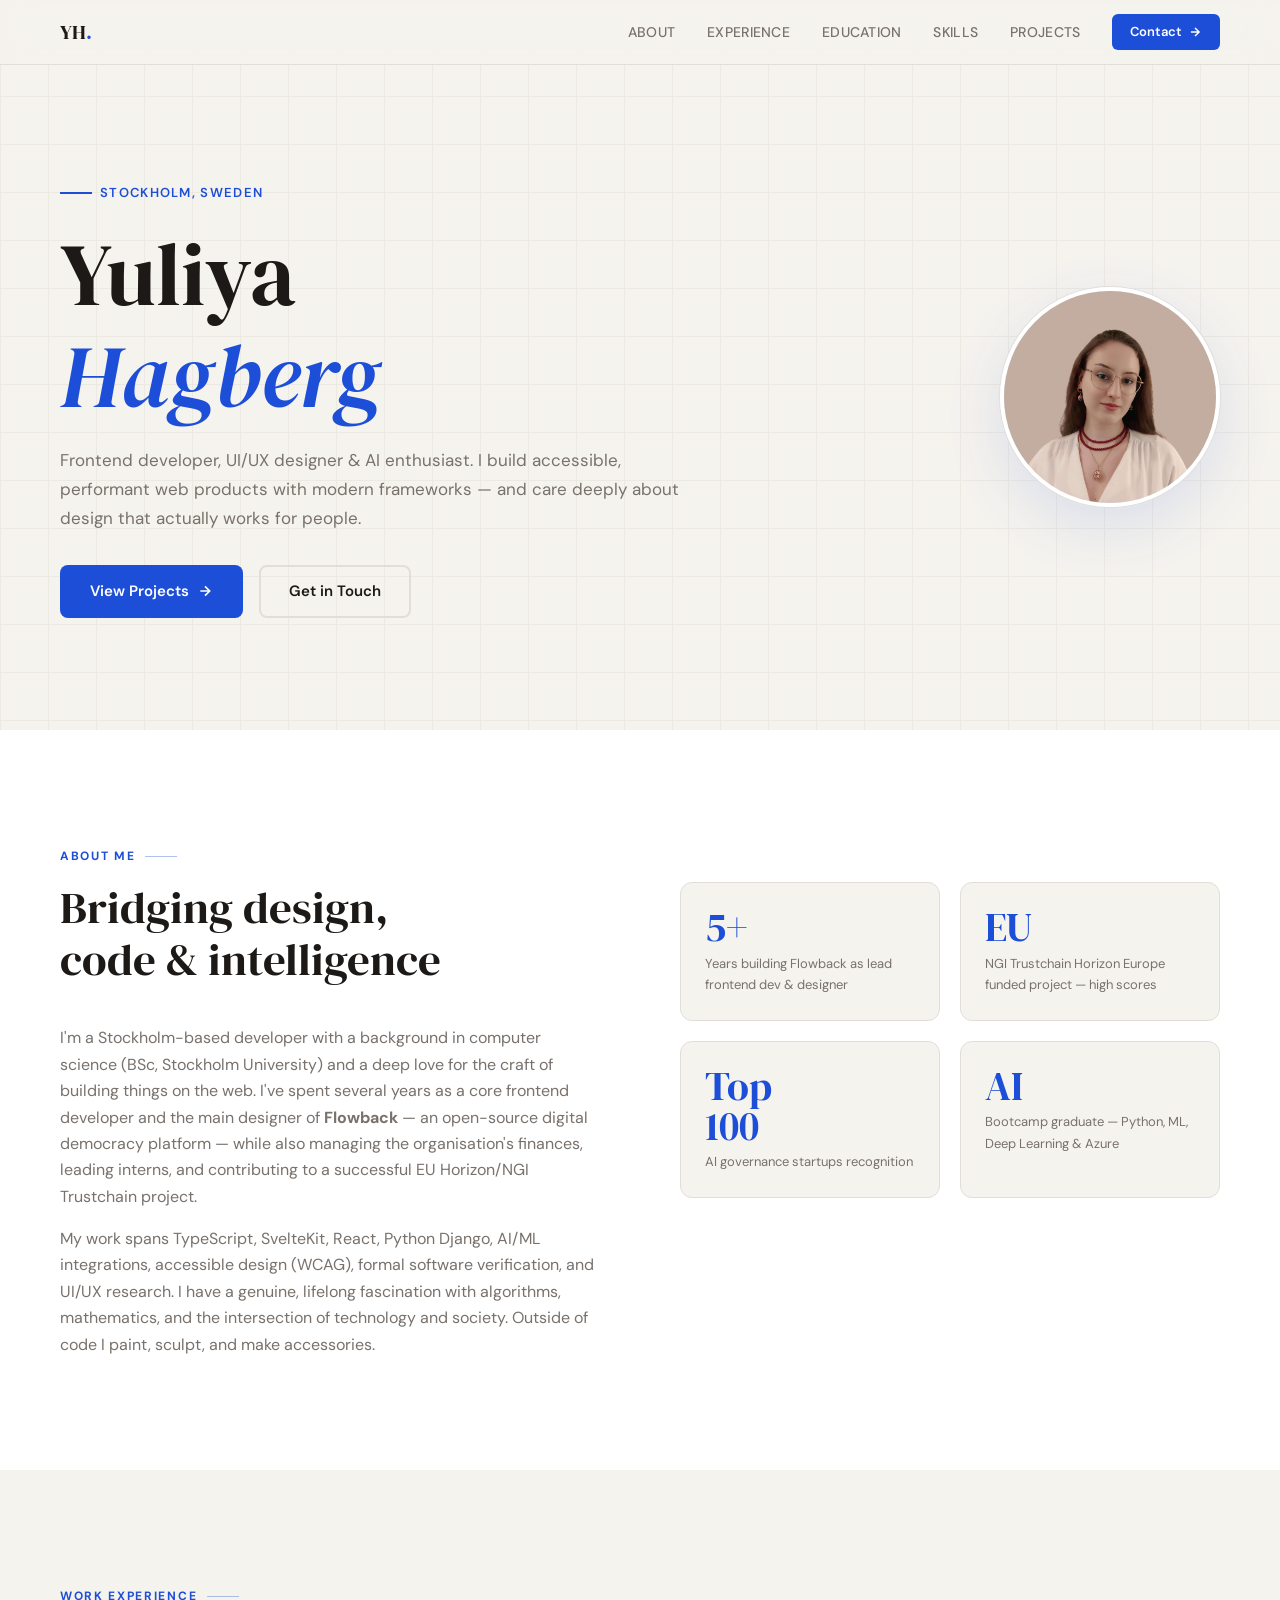
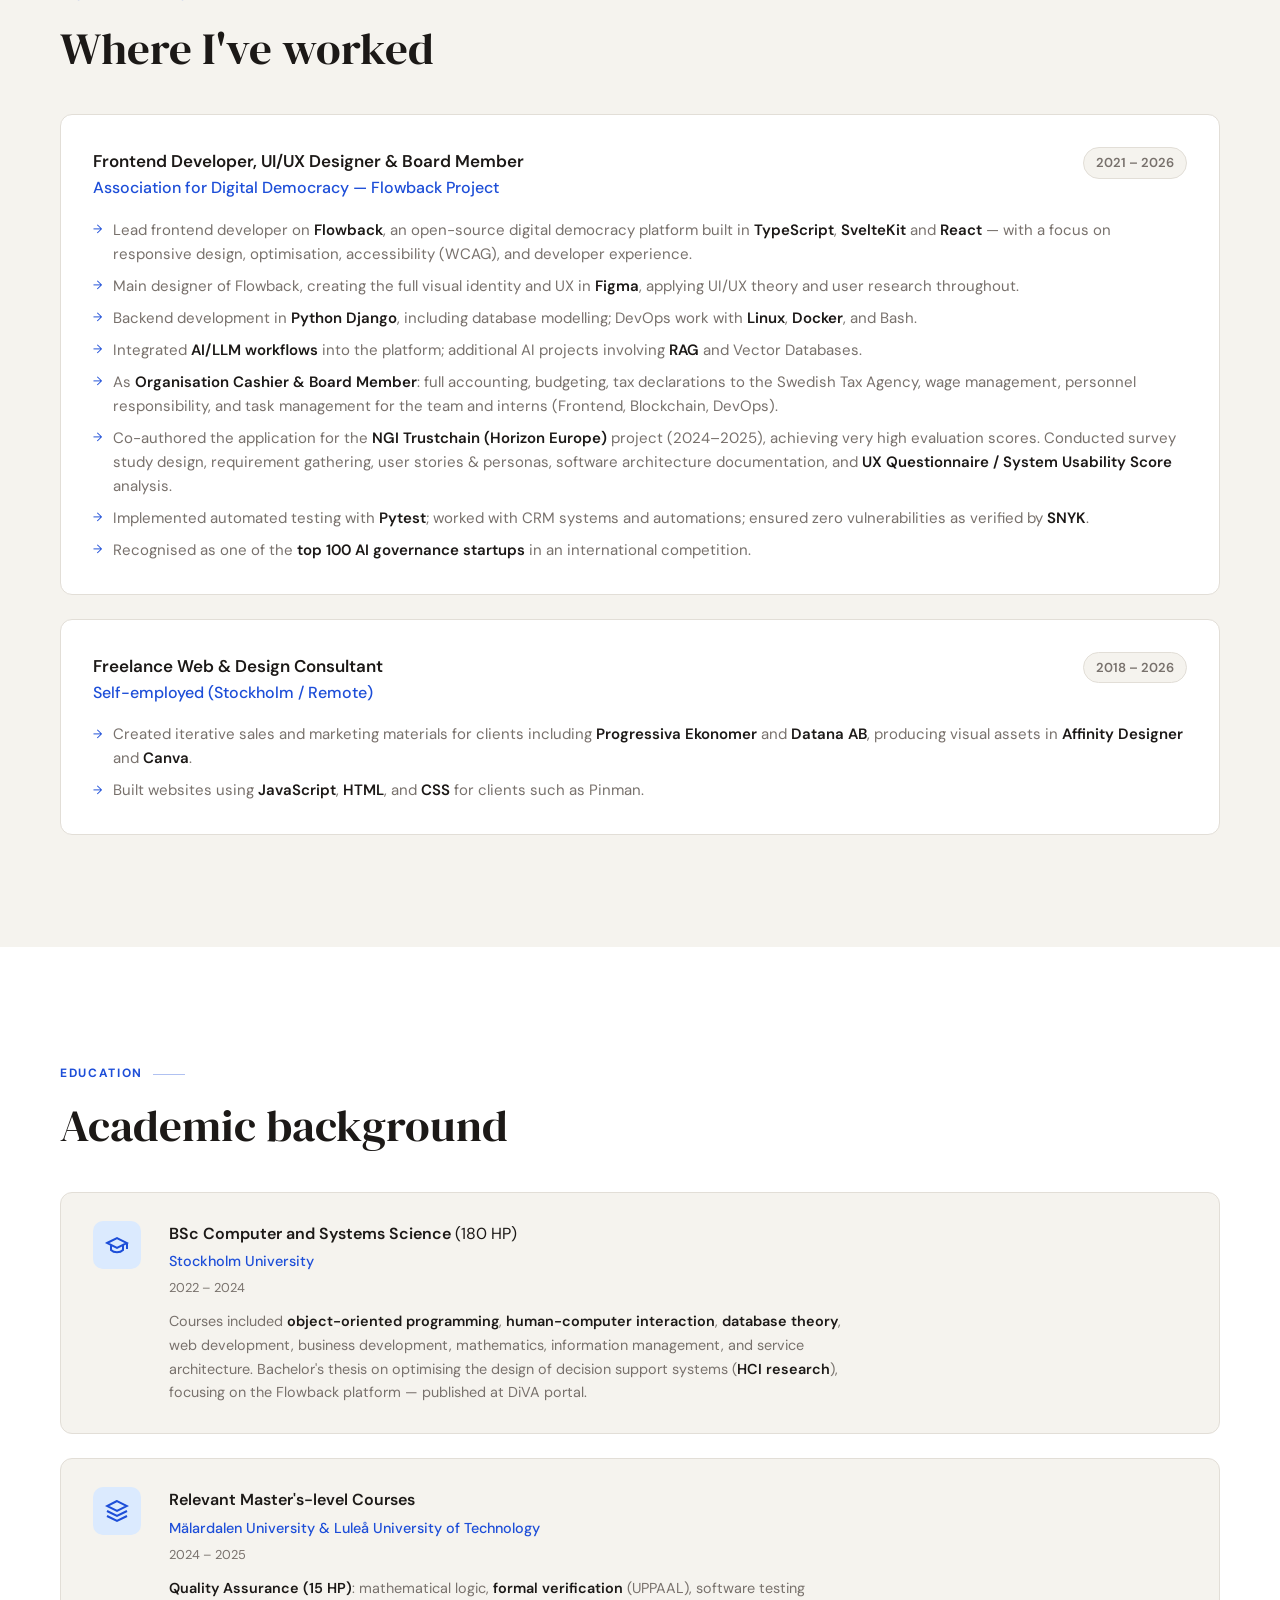
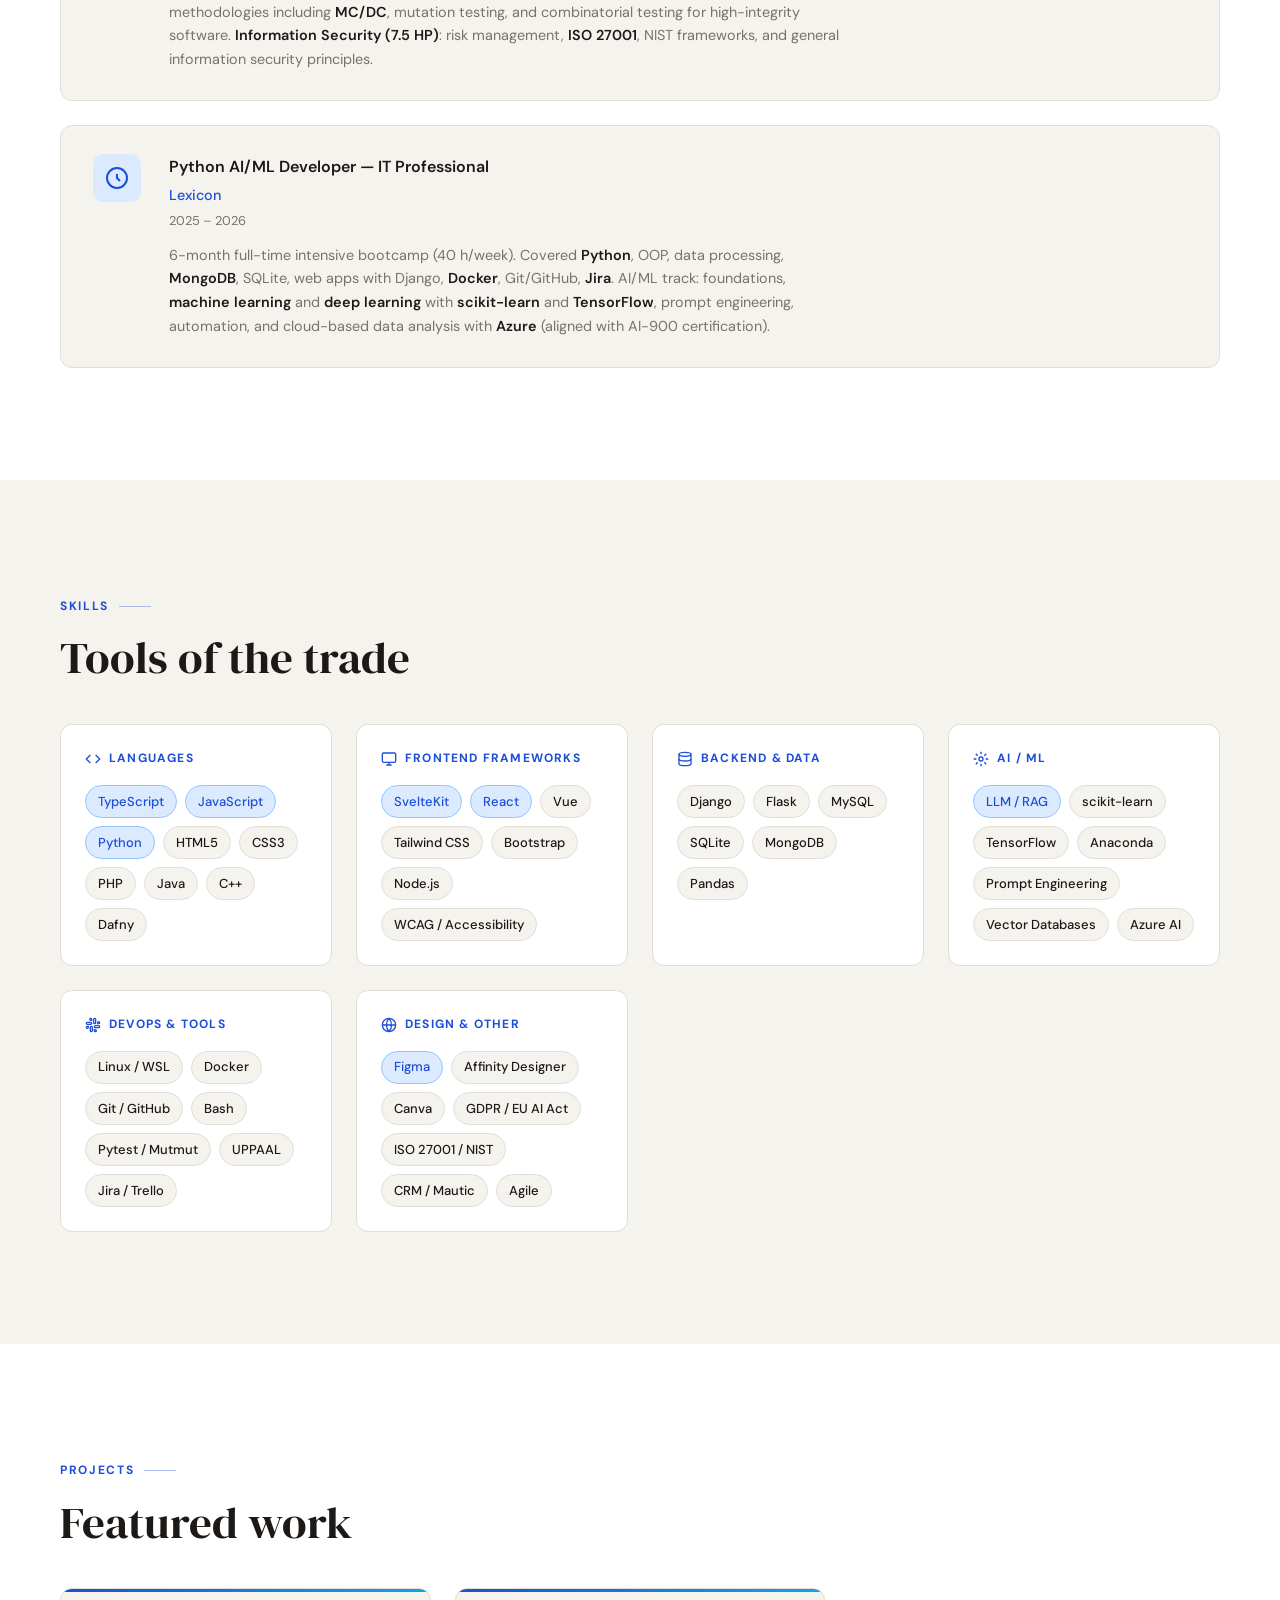
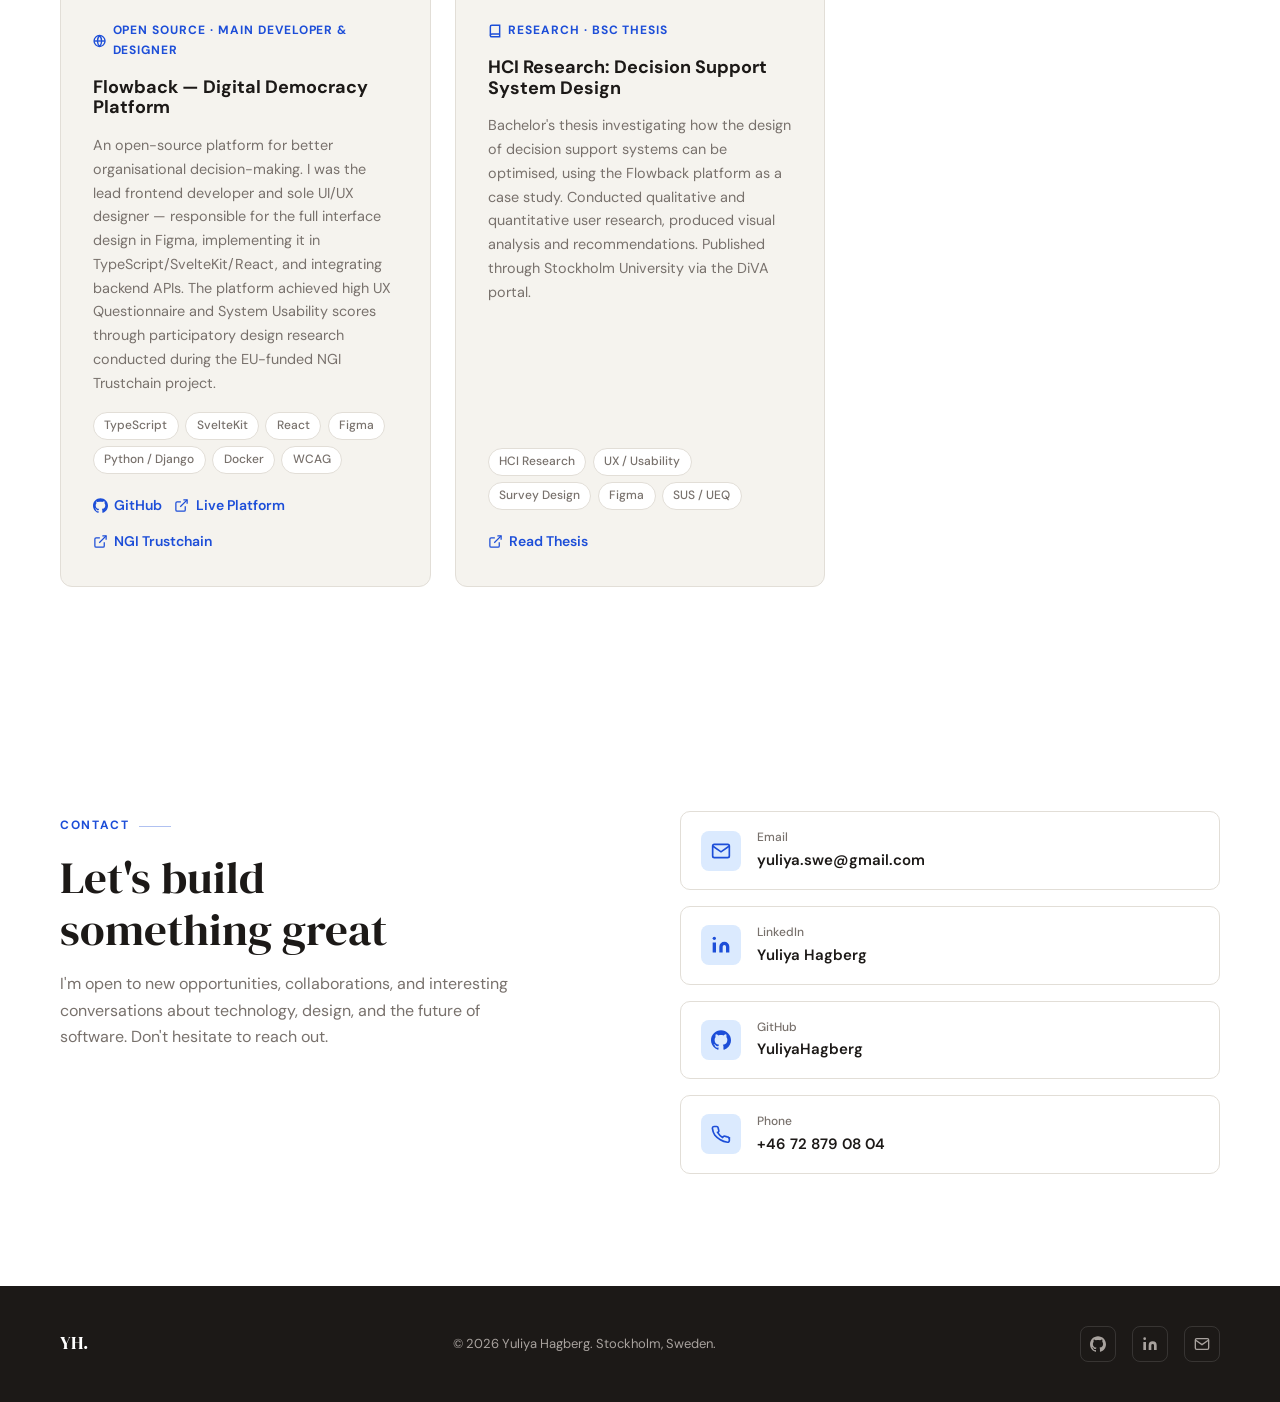
==== commit 2e4efe8d: "Update index.html" ====
--- a/index.html
+++ b/index.html
@@ -542,8 +542,7 @@
           </div>
         </div>
         <div class="hero__avatar" role="img" aria-label="Profile photo placeholder">
-          <img src="assets/photo.jpg" alt="Yuliya Hagberg" />
-          <svg viewBox="0 0 24 24" fill="none" stroke="currentColor" stroke-width="1.25" aria-hidden="true">
+          <img src="photo.jpg" alt="Yuliya Hagberg" />
             <circle cx="12" cy="8" r="4"/><path d="M4 20c0-4 3.6-7 8-7s8 3 8 7"/>
           </svg>
         </div>
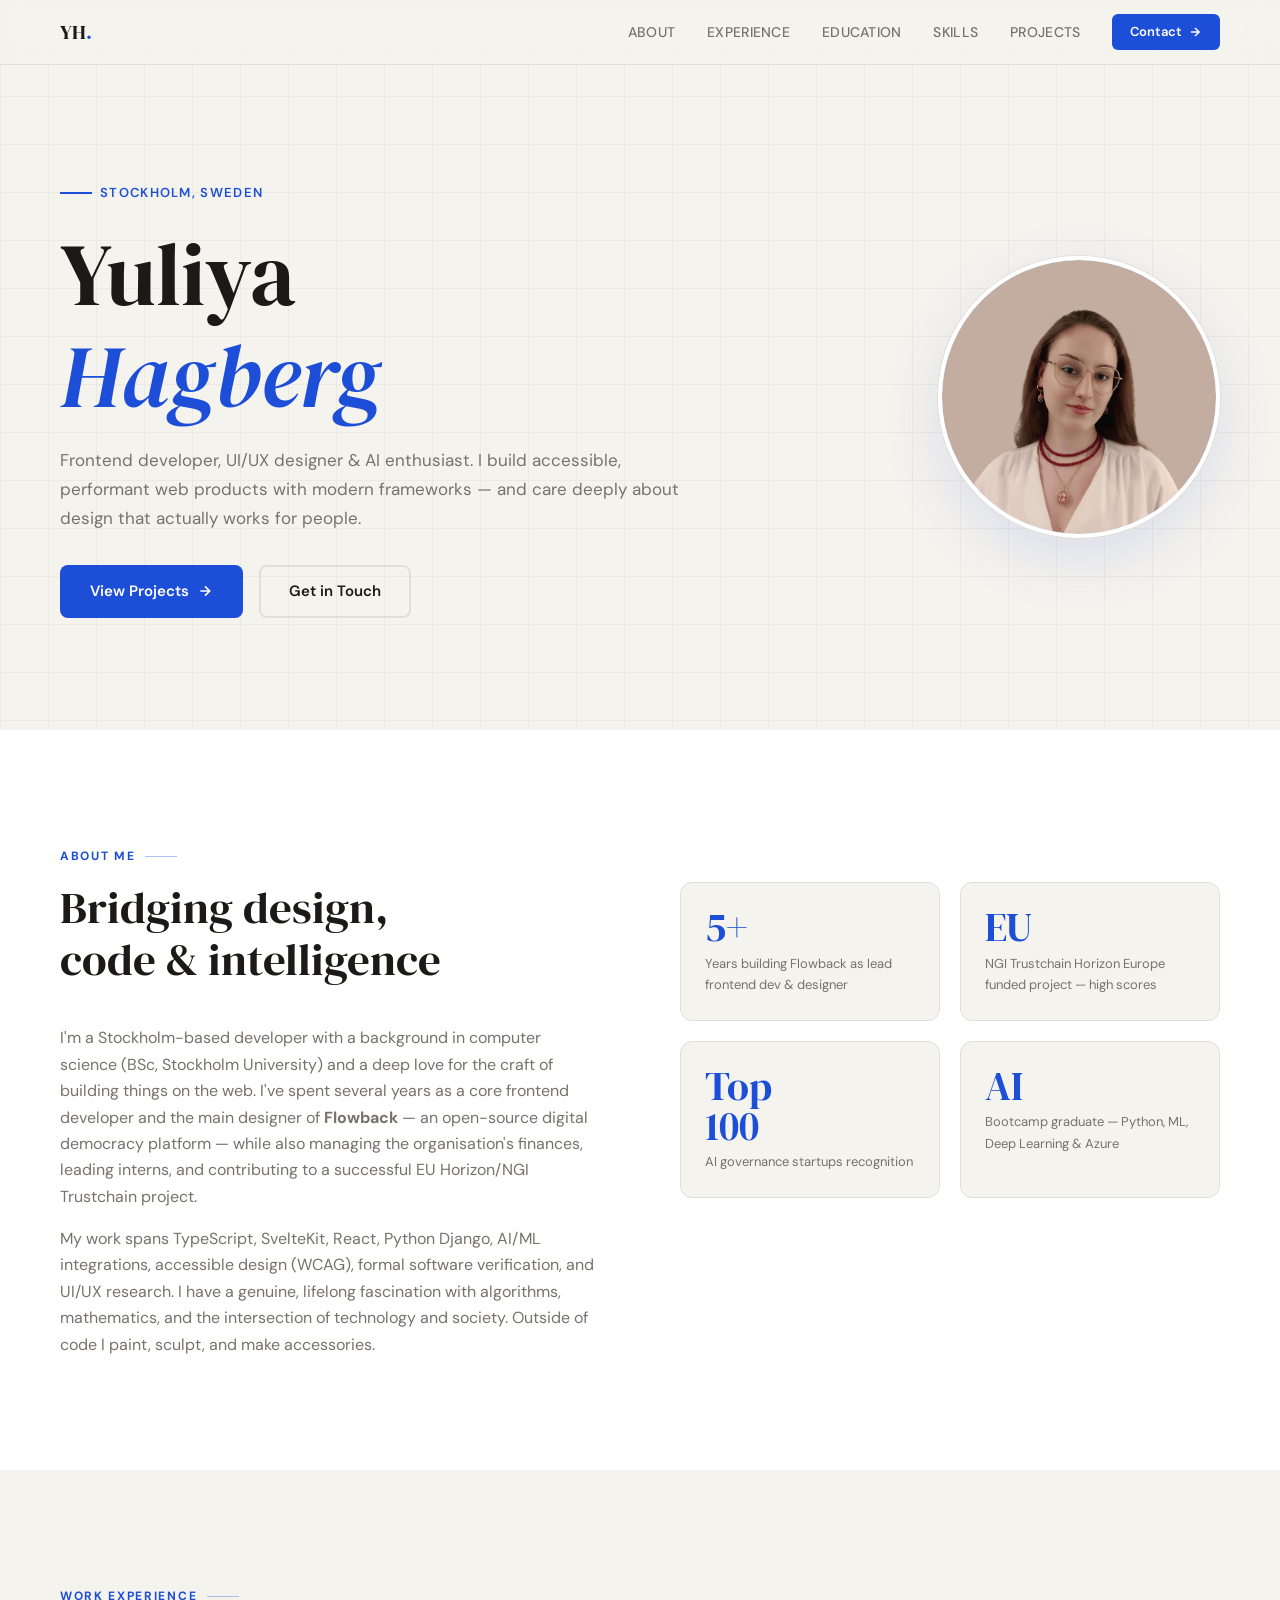
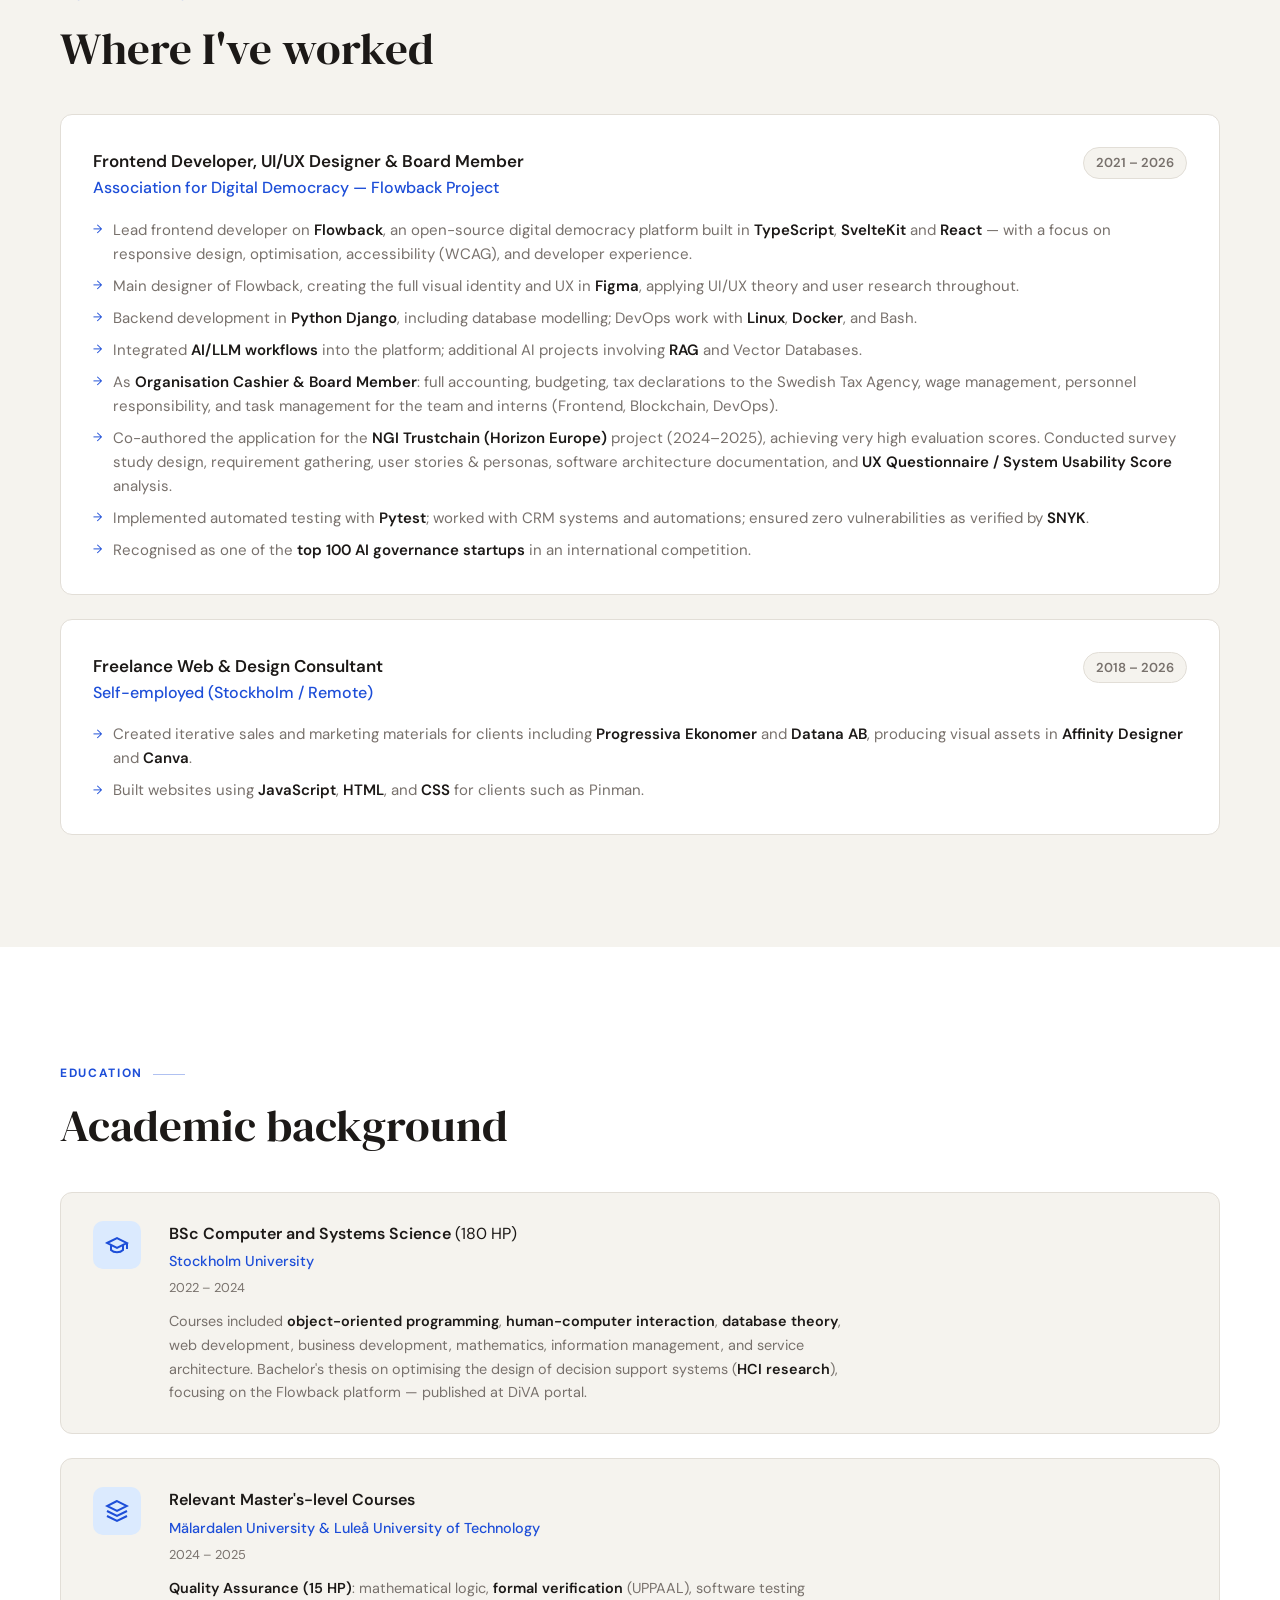
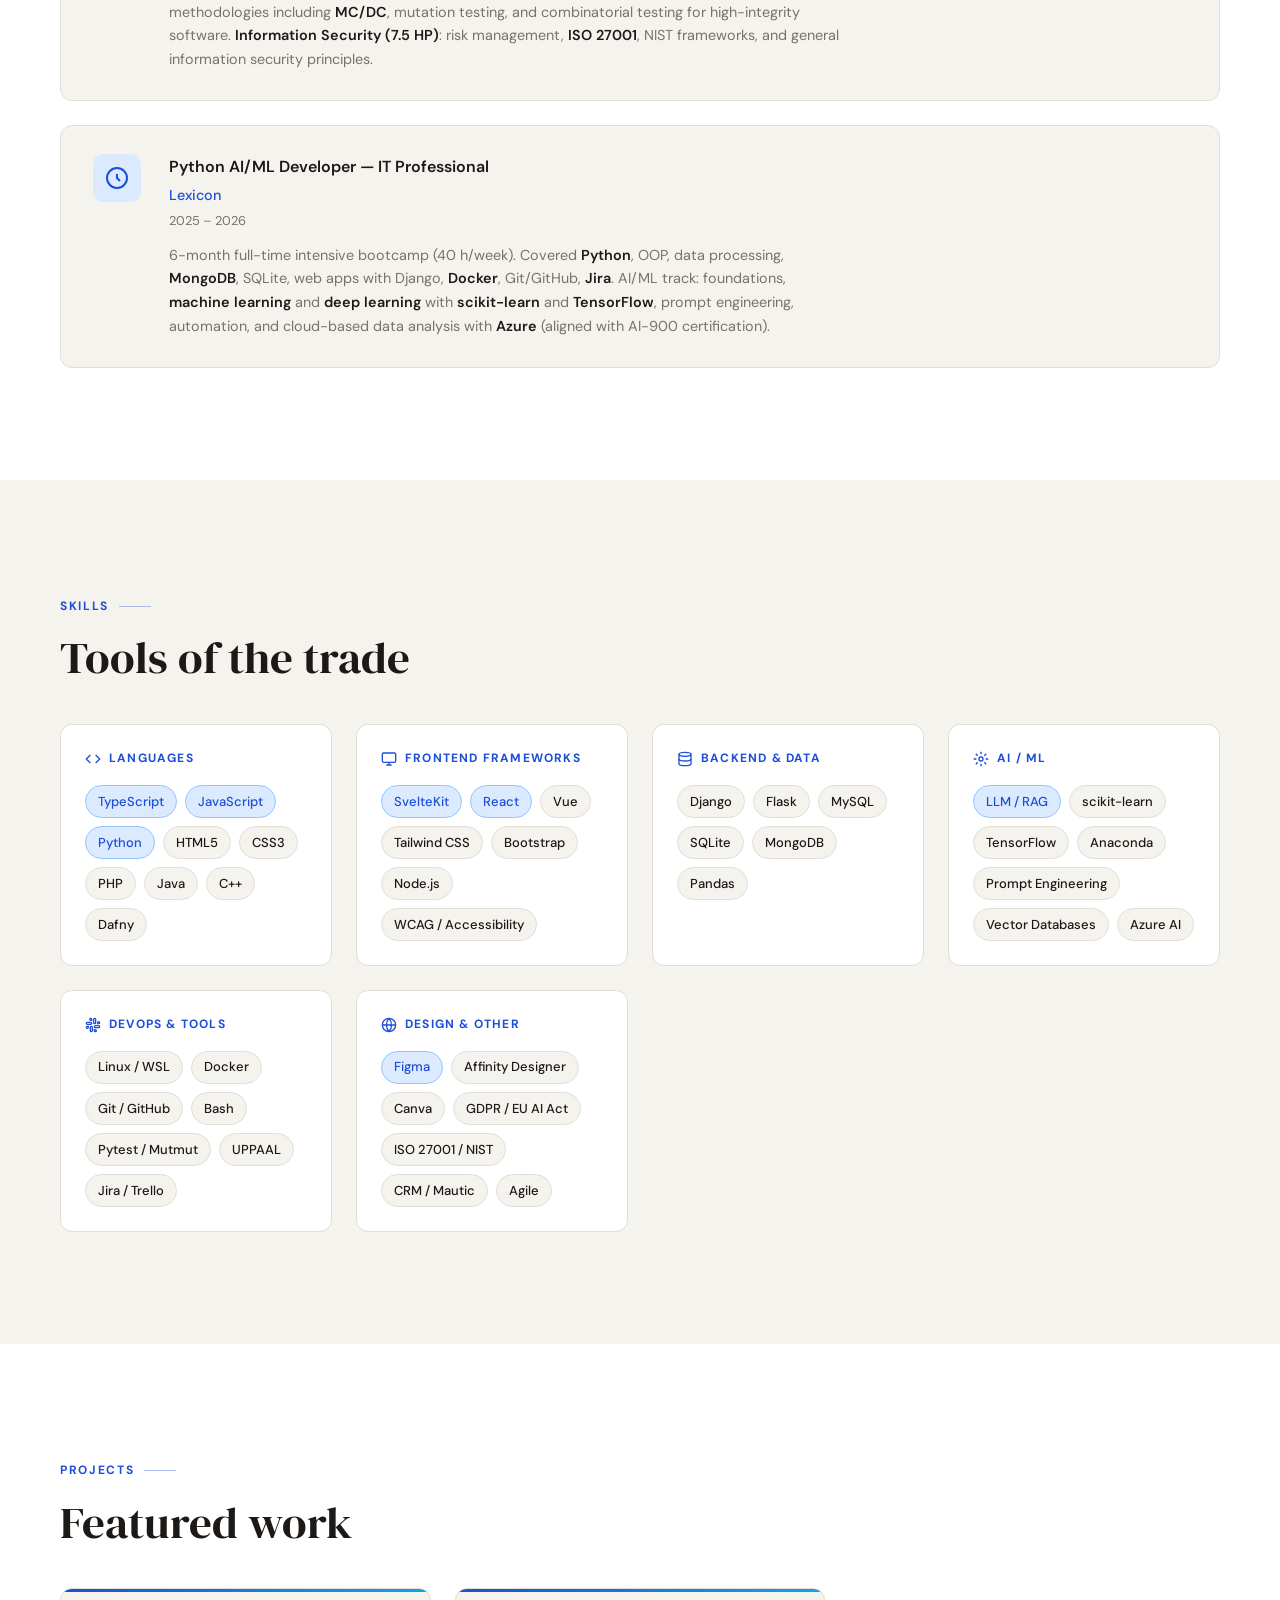
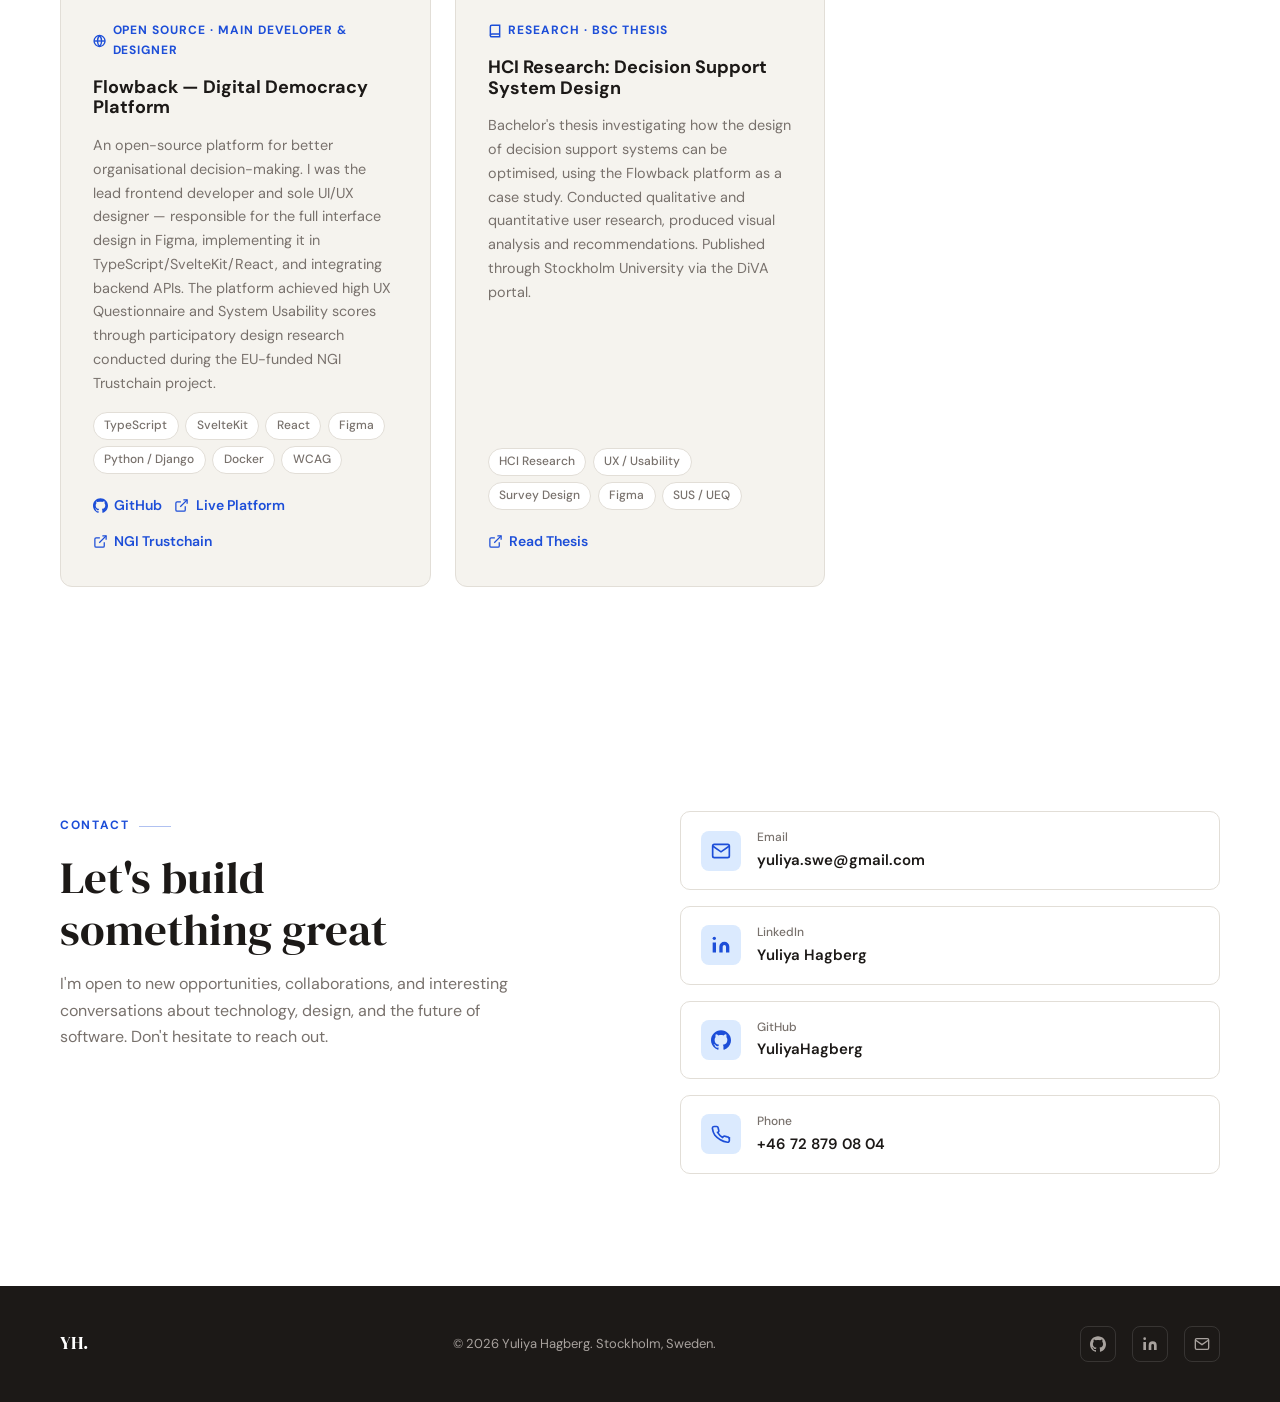
==== commit fe822832: "Update index.html" ====
--- a/index.html
+++ b/index.html
@@ -193,7 +193,7 @@
 
     /* Avatar placeholder */
     .hero__avatar {
-      width: clamp(140px, 18vw, 220px);
+      width: clamp(180px, 22vw, 300px);
       aspect-ratio: 1;
       border-radius: 50%;
       background: linear-gradient(135deg, var(--accent-lt) 0%, #e0f2fe 100%);
@@ -541,10 +541,9 @@
             </a>
           </div>
         </div>
-        <div class="hero__avatar" role="img" aria-label="Profile photo placeholder">
-          <img src="photo.jpg" alt="Yuliya Hagberg" />
+        <div class="hero__avatar" role="img" aria-label="Yuliya Hagberg profile photo">
+          <img src="photo.jpg" alt="Yuliya Hagberg" style="width:100%;height:100%;object-fit:cover;border-radius:50%;" />
             <circle cx="12" cy="8" r="4"/><path d="M4 20c0-4 3.6-7 8-7s8 3 8 7"/>
-          </svg>
         </div>
       </div>
     </section>
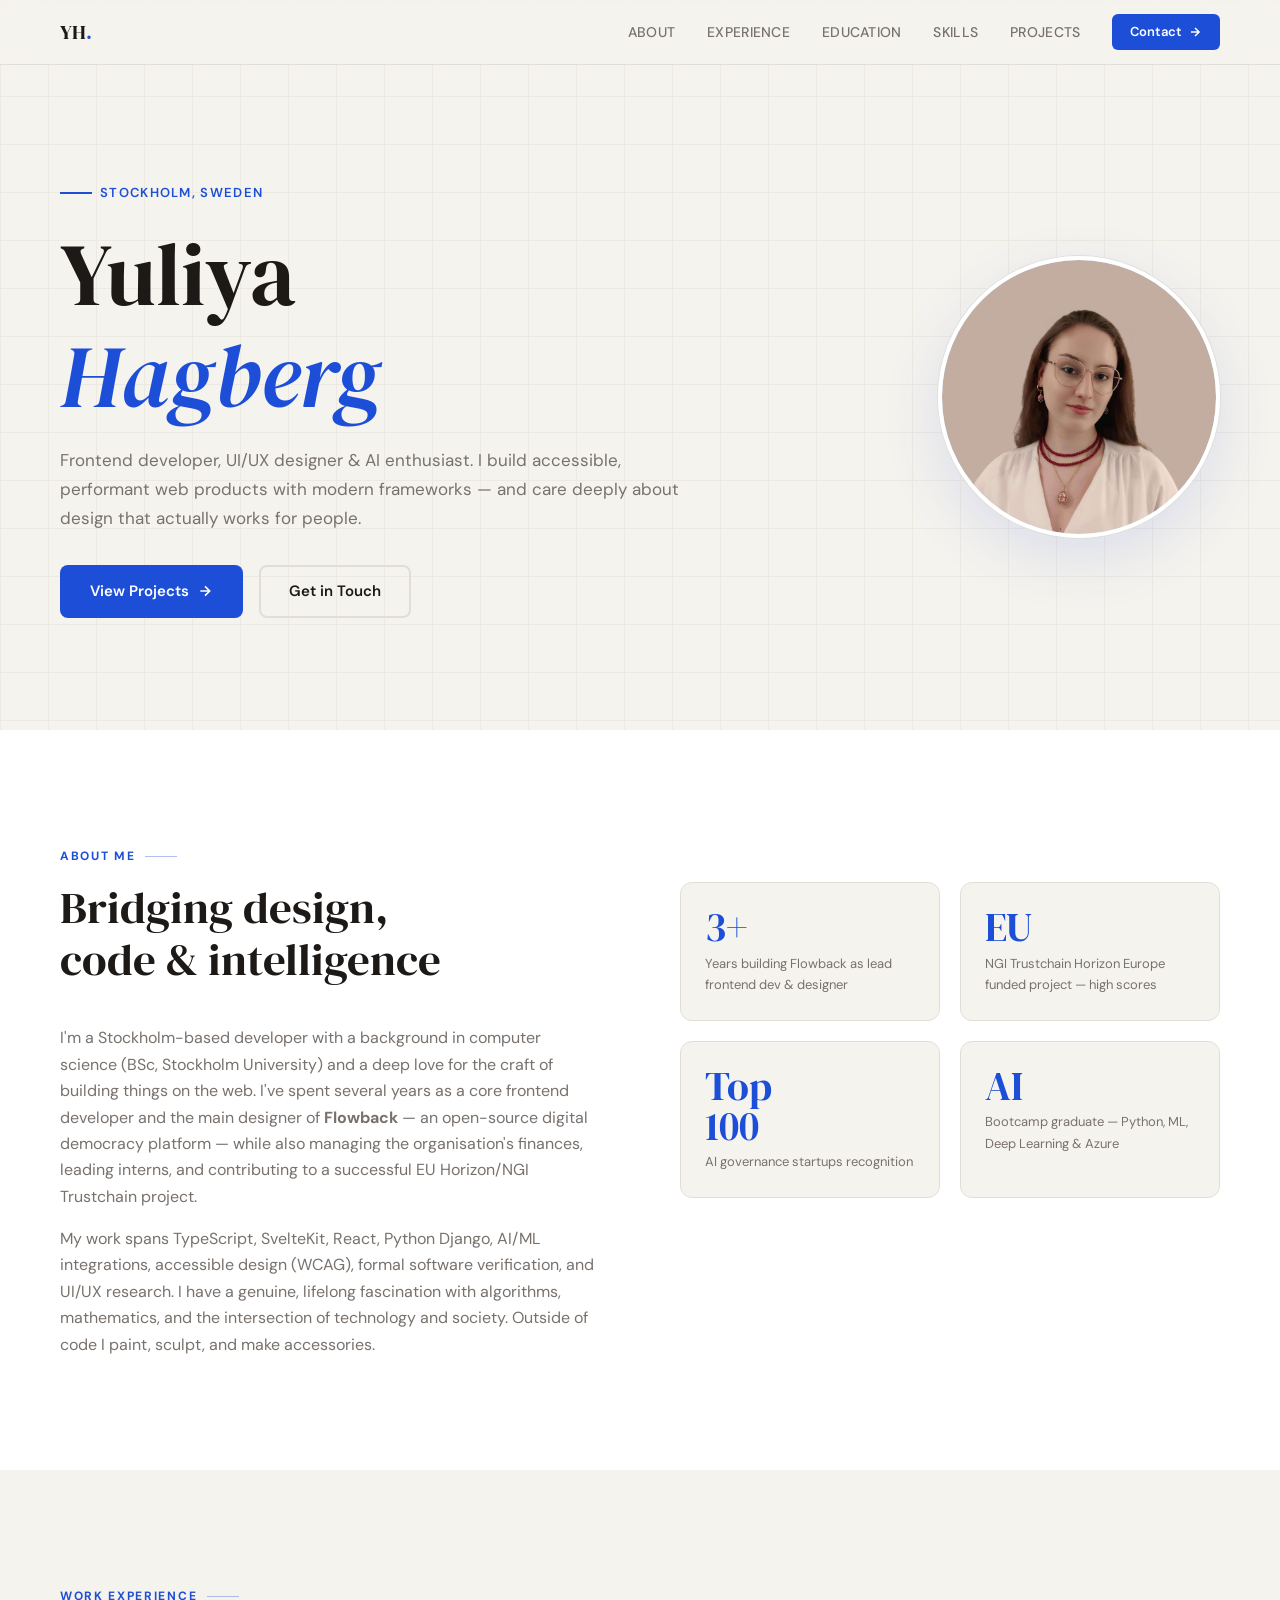
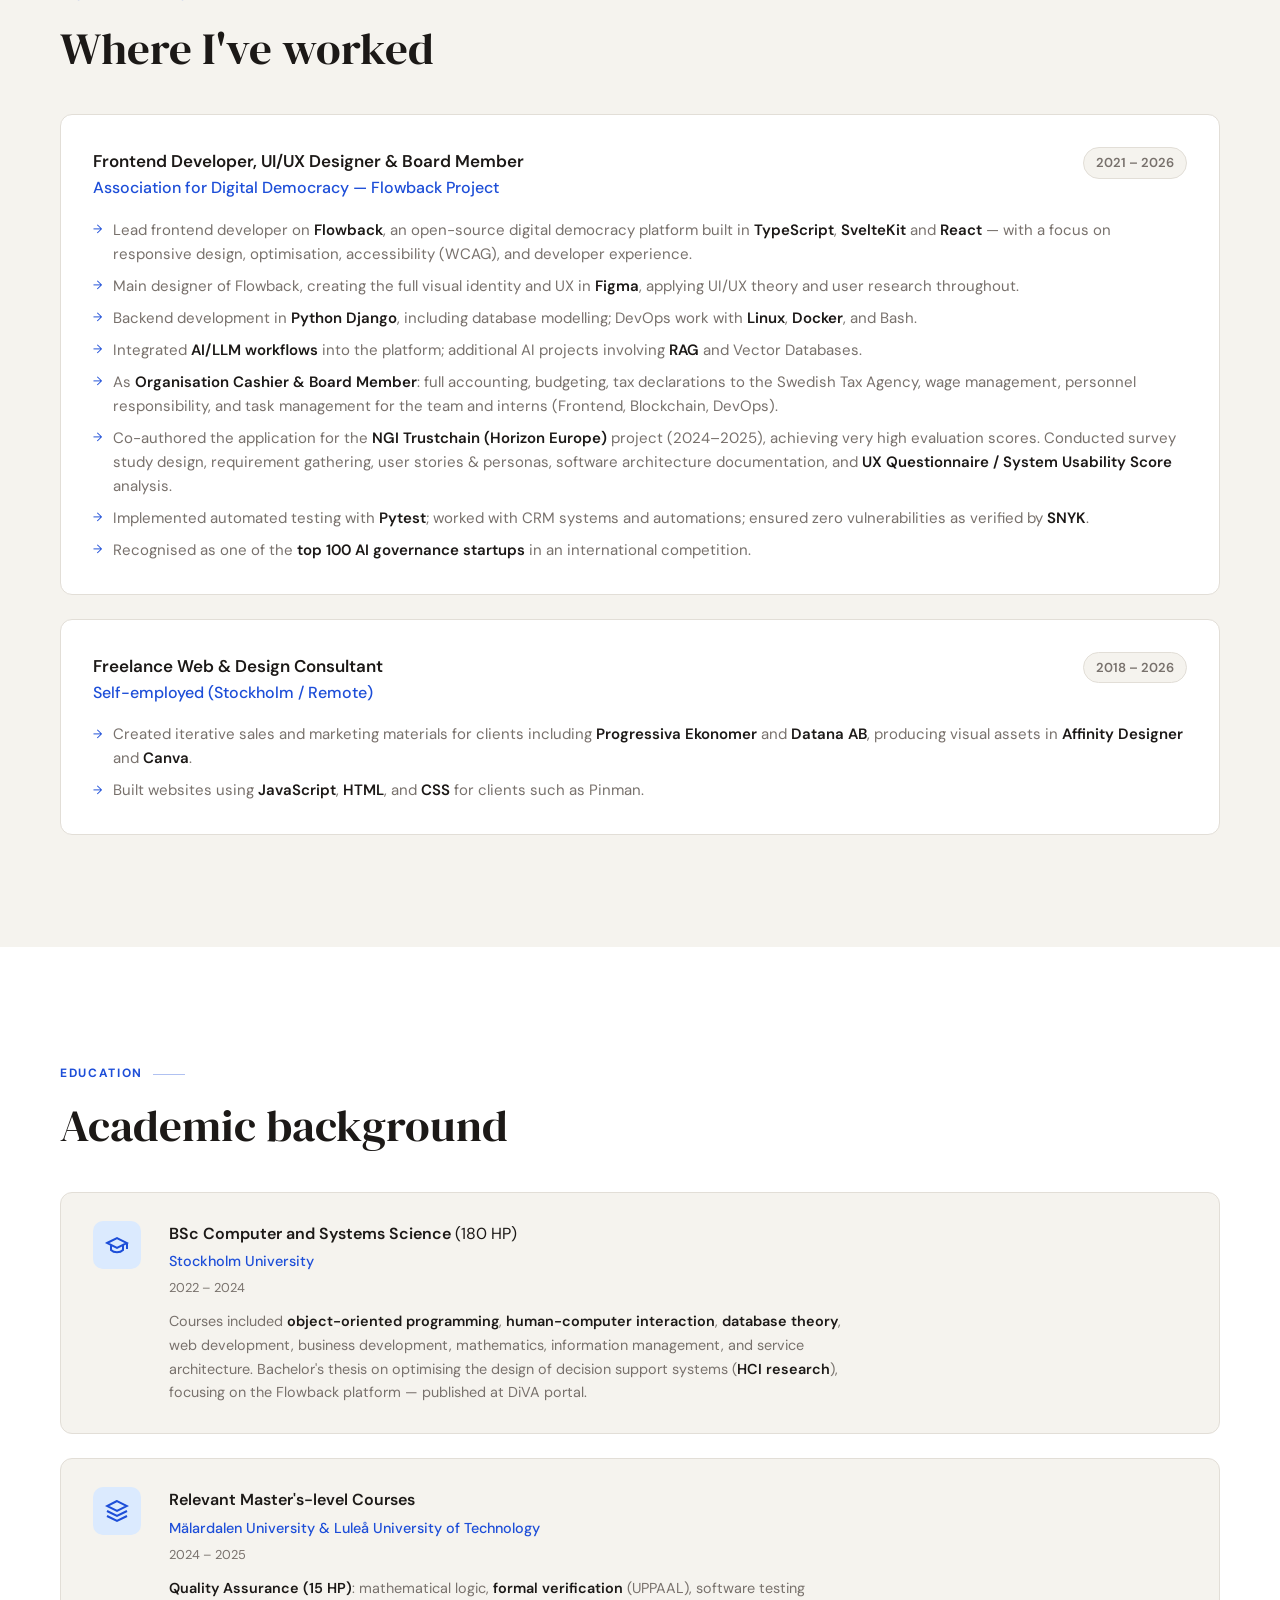
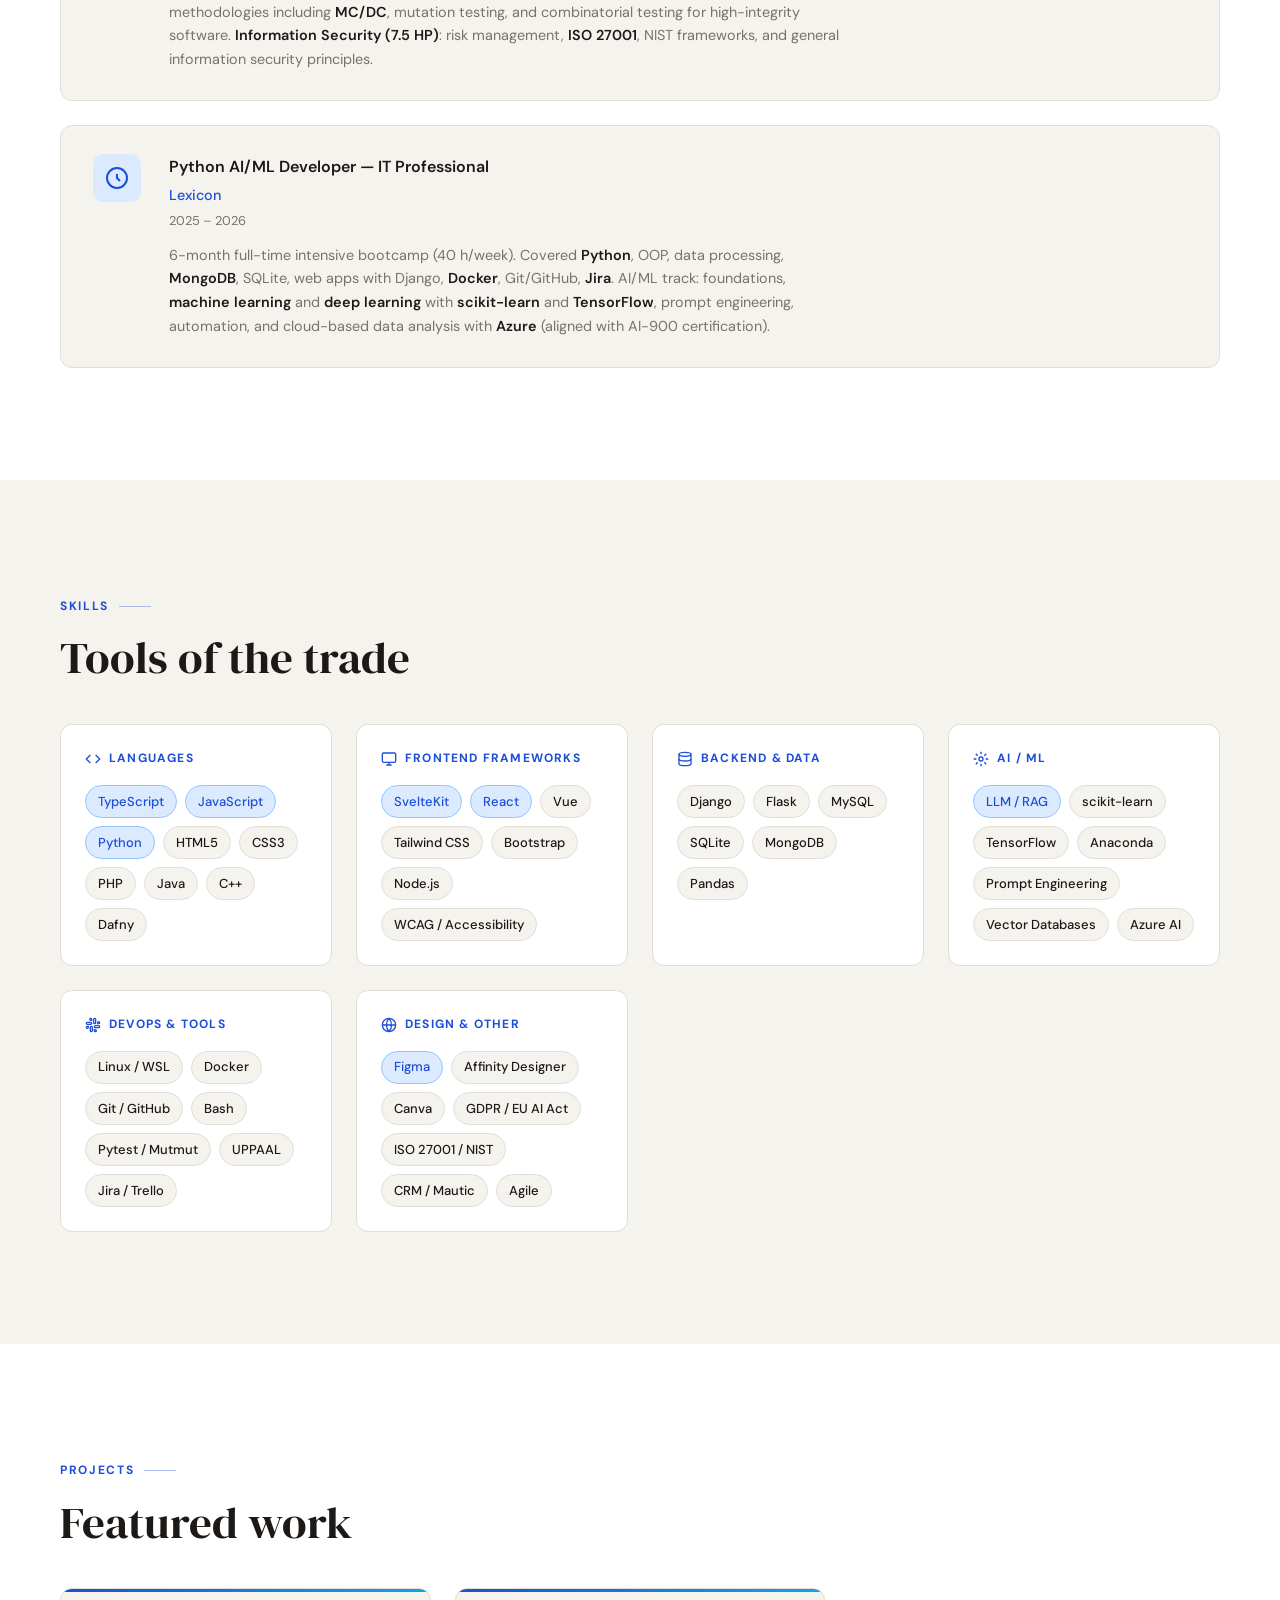
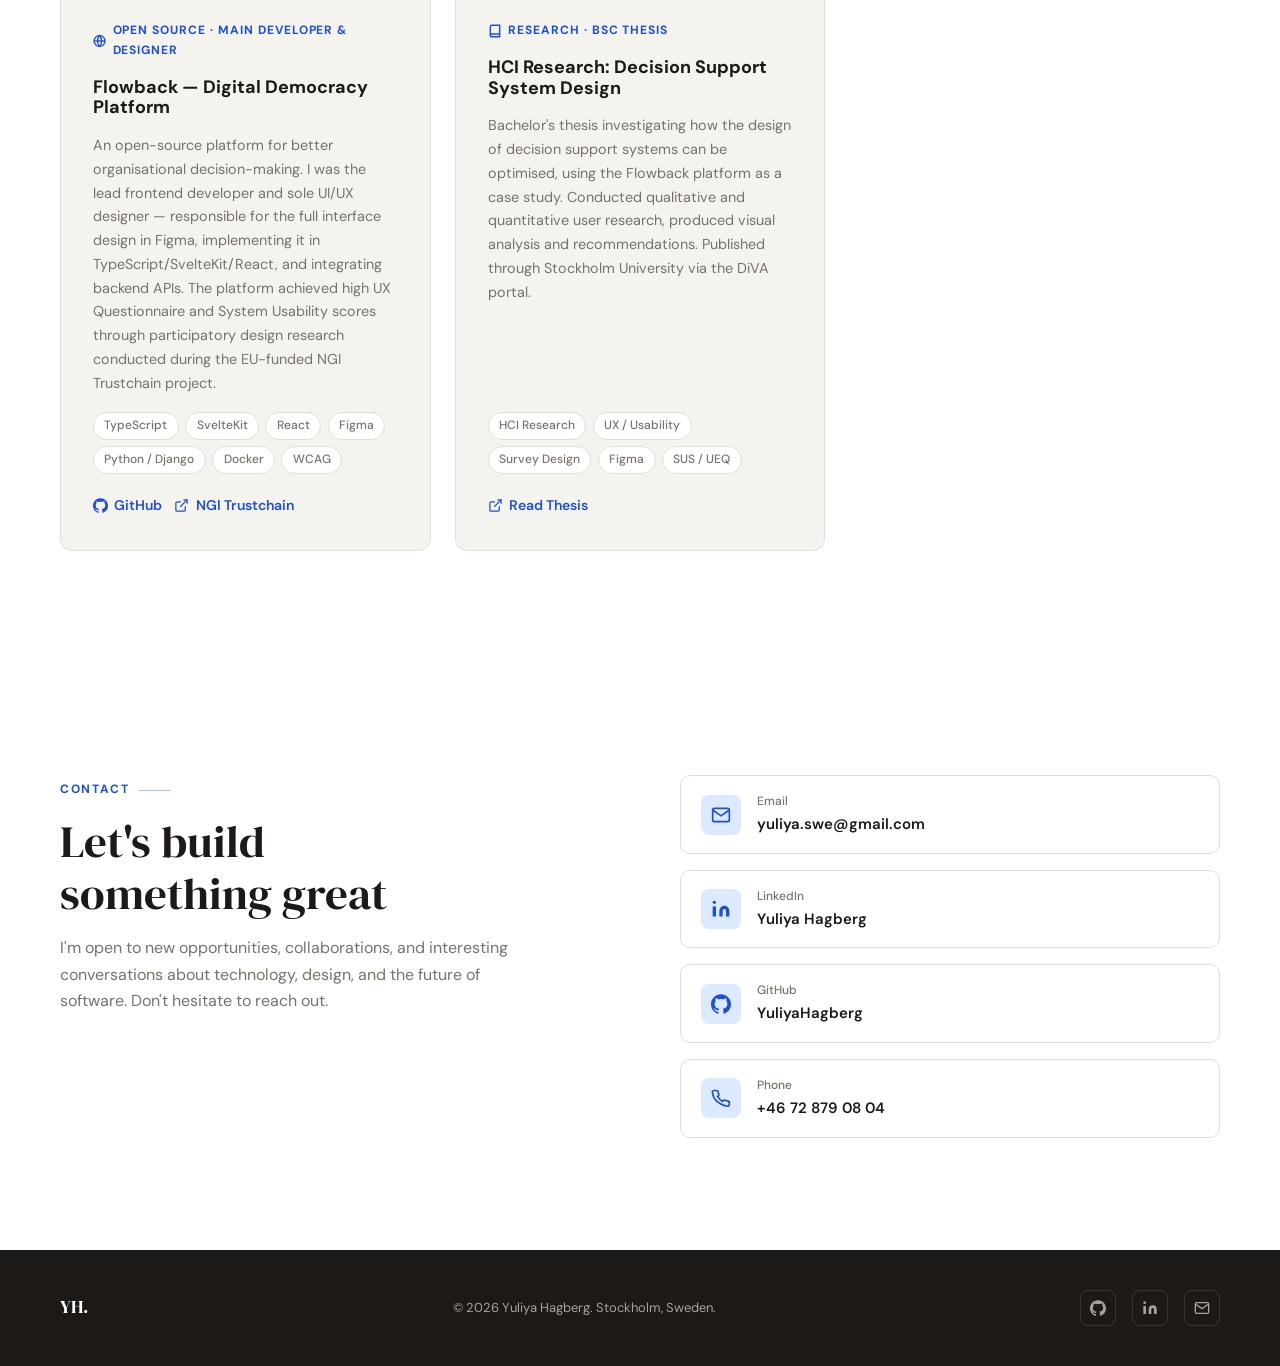
==== commit c1fce24a: "Update index.html" ====
--- a/index.html
+++ b/index.html
@@ -564,7 +564,7 @@
           </div>
           <div class="about__stats reveal reveal-delay-1">
             <div class="stat-card">
-              <div class="stat-card__num">5+</div>
+              <div class="stat-card__num">3+</div>
               <div class="stat-card__label">Years building Flowback as lead frontend dev &amp; designer</div>
             </div>
             <div class="stat-card">
@@ -823,10 +823,6 @@
                 <svg viewBox="0 0 24 24" fill="currentColor" aria-hidden="true"><path d="M12 .297c-6.63 0-12 5.373-12 12 0 5.303 3.438 9.8 8.205 11.385.6.113.82-.258.82-.577 0-.285-.01-1.04-.015-2.04-3.338.724-4.042-1.61-4.042-1.61C4.422 18.07 3.633 17.7 3.633 17.7c-1.087-.744.084-.729.084-.729 1.205.084 1.838 1.236 1.838 1.236 1.07 1.835 2.809 1.305 3.495.998.108-.776.417-1.305.76-1.605-2.665-.3-5.466-1.332-5.466-5.93 0-1.31.465-2.38 1.235-3.22-.135-.303-.54-1.523.105-3.176 0 0 1.005-.322 3.3 1.23.96-.267 1.98-.399 3-.405 1.02.006 2.04.138 3 .405 2.28-1.552 3.285-1.23 3.285-1.23.645 1.653.24 2.873.12 3.176.765.84 1.23 1.91 1.23 3.22 0 4.61-2.805 5.625-5.475 5.92.42.36.81 1.096.81 2.22 0 1.606-.015 2.896-.015 3.286 0 .315.21.69.825.57C20.565 22.092 24 17.592 24 12.297c0-6.627-5.373-12-12-12"/></svg>
                 GitHub
               </a>
-              <a href="https://digitaldemocracy.world/" class="project-link" target="_blank" rel="noopener noreferrer" aria-label="Visit the Flowback platform website (opens in new tab)">
-                <svg viewBox="0 0 24 24" fill="none" stroke="currentColor" stroke-width="2" aria-hidden="true"><path d="M18 13v6a2 2 0 0 1-2 2H5a2 2 0 0 1-2-2V8a2 2 0 0 1 2-2h6"/><polyline points="15 3 21 3 21 9"/><line x1="10" y1="14" x2="21" y2="3"/></svg>
-                Live Platform
-              </a>
               <a href="https://trustchain.ngi.eu/flowback/" class="project-link" target="_blank" rel="noopener noreferrer" aria-label="Read about the NGI Trustchain project (opens in new tab)">
                 <svg viewBox="0 0 24 24" fill="none" stroke="currentColor" stroke-width="2" aria-hidden="true"><path d="M18 13v6a2 2 0 0 1-2 2H5a2 2 0 0 1-2-2V8a2 2 0 0 1 2-2h6"/><polyline points="15 3 21 3 21 9"/><line x1="10" y1="14" x2="21" y2="3"/></svg>
                 NGI Trustchain
@@ -852,7 +848,7 @@
               <span>SUS / UEQ</span>
             </div>
             <div class="project-card__links">
-              <a href="https://www.divaportal.org/smash/record.jsf?pid=diva2%3A1955539&dswid=-1293" class="project-link" target="_blank" rel="noopener noreferrer" aria-label="Read the published thesis on DiVA portal (opens in new tab)">
+              <a href="https://www.diva-portal.org/smash/record.jsf?dswid=-7720&pid=diva2%3A1955539&c=2&searchType=SIMPLE&language=en&query=yuliya+hagberg&af=%5B%5D&aq=%5B%5B%5D%5D&aq2=%5B%5B%5D%5D&aqe=%5B%5D&noOfRows=50&sortOrder=author_sort_asc&sortOrder2=title_sort_asc&onlyFullText=false&sf=all" class="project-link" target="_blank" rel="noopener noreferrer" aria-label="Read the published thesis on DiVA portal (opens in new tab)">
                 <svg viewBox="0 0 24 24" fill="none" stroke="currentColor" stroke-width="2" aria-hidden="true"><path d="M18 13v6a2 2 0 0 1-2 2H5a2 2 0 0 1-2-2V8a2 2 0 0 1 2-2h6"/><polyline points="15 3 21 3 21 9"/><line x1="10" y1="14" x2="21" y2="3"/></svg>
                 Read Thesis
               </a>
@@ -886,7 +882,7 @@
               </div>
             </a>
 
-            <a href="https://www.linkedin.com/in/yuliya-hagberg/" class="contact-item" target="_blank" rel="noopener noreferrer" role="listitem" aria-label="Visit Yuliya Hagberg's LinkedIn profile (opens in new tab)">
+            <a href="https://www.linkedin.com/in/yuliyahagberg/" class="contact-item" target="_blank" rel="noopener noreferrer" role="listitem" aria-label="Visit Yuliya Hagberg's LinkedIn profile (opens in new tab)">
               <div class="contact-item__icon" aria-hidden="true">
                 <svg viewBox="0 0 24 24" fill="currentColor"><path d="M16 8a6 6 0 0 1 6 6v7h-4v-7a2 2 0 0 0-2-2 2 2 0 0 0-2 2v7h-4v-7a6 6 0 0 1 6-6z"/><rect x="2" y="9" width="4" height="12"/><circle cx="4" cy="4" r="2"/></svg>
               </div>
@@ -932,7 +928,7 @@
         <a href="https://github.com/YuliyaHagberg" target="_blank" rel="noopener noreferrer" aria-label="GitHub (opens in new tab)">
           <svg viewBox="0 0 24 24" fill="currentColor" aria-hidden="true"><path d="M12 .297c-6.63 0-12 5.373-12 12 0 5.303 3.438 9.8 8.205 11.385.6.113.82-.258.82-.577 0-.285-.01-1.04-.015-2.04-3.338.724-4.042-1.61-4.042-1.61C4.422 18.07 3.633 17.7 3.633 17.7c-1.087-.744.084-.729.084-.729 1.205.084 1.838 1.236 1.838 1.236 1.07 1.835 2.809 1.305 3.495.998.108-.776.417-1.305.76-1.605-2.665-.3-5.466-1.332-5.466-5.93 0-1.31.465-2.38 1.235-3.22-.135-.303-.54-1.523.105-3.176 0 0 1.005-.322 3.3 1.23.96-.267 1.98-.399 3-.405 1.02.006 2.04.138 3 .405 2.28-1.552 3.285-1.23 3.285-1.23.645 1.653.24 2.873.12 3.176.765.84 1.23 1.91 1.23 3.22 0 4.61-2.805 5.625-5.475 5.92.42.36.81 1.096.81 2.22 0 1.606-.015 2.896-.015 3.286 0 .315.21.69.825.57C20.565 22.092 24 17.592 24 12.297c0-6.627-5.373-12-12-12"/></svg>
         </a>
-        <a href="https://www.linkedin.com/in/yuliya-hagberg/" target="_blank" rel="noopener noreferrer" aria-label="LinkedIn (opens in new tab)">
+        <a href="https://www.linkedin.com/in/yuliyahagberg/" target="_blank" rel="noopener noreferrer" aria-label="LinkedIn (opens in new tab)">
           <svg viewBox="0 0 24 24" fill="currentColor" aria-hidden="true"><path d="M16 8a6 6 0 0 1 6 6v7h-4v-7a2 2 0 0 0-2-2 2 2 0 0 0-2 2v7h-4v-7a6 6 0 0 1 6-6z"/><rect x="2" y="9" width="4" height="12"/><circle cx="4" cy="4" r="2"/></svg>
         </a>
         <a href="mailto:yuliya.swe@gmail.com" aria-label="Email Yuliya">
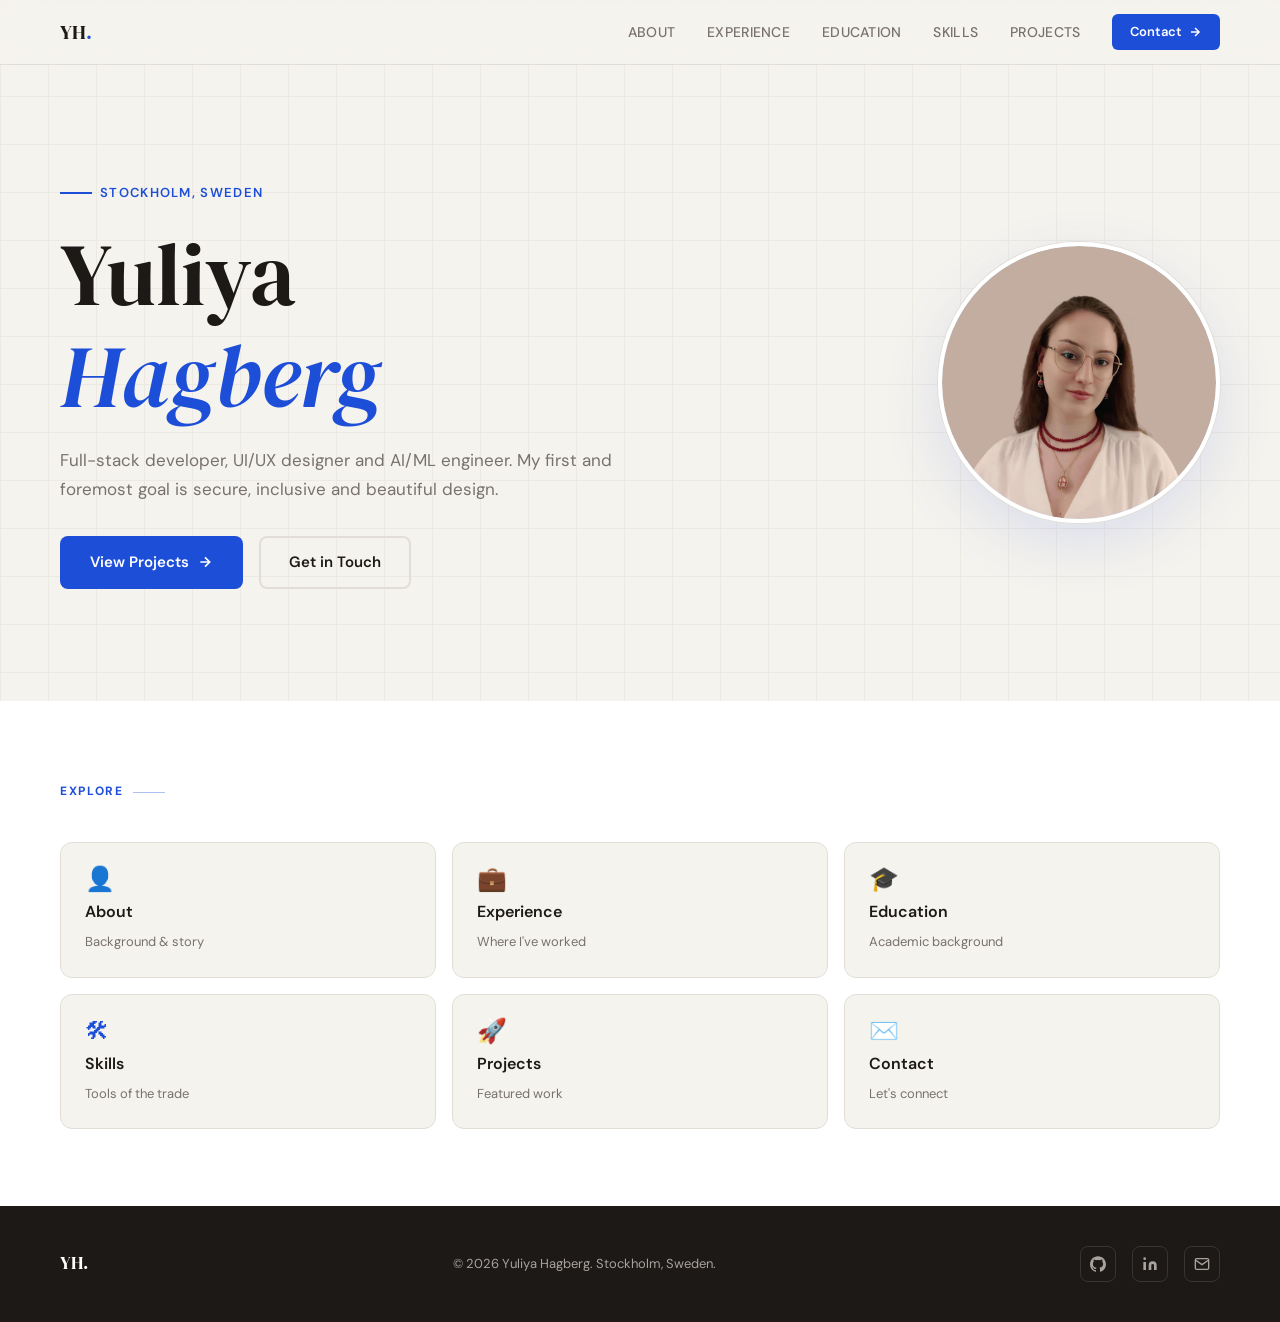
==== commit 228f5b06: "Initial deploy" ====
--- a/index.html
+++ b/index.html
@@ -1,3 +1,4 @@
+
 <!DOCTYPE html>
 <html lang="en">
 <head>
@@ -17,965 +18,160 @@
   <link rel="preconnect" href="https://fonts.gstatic.com" crossorigin />
   <link href="https://fonts.googleapis.com/css2?family=DM+Serif+Display:ital@0;1&family=DM+Sans:ital,opsz,wght@0,9..40,300;0,9..40,400;0,9..40,500;0,9..40,600;1,9..40,300&display=swap" rel="stylesheet" />
 
-  <style>
-    /* ── CSS Variables ─────────────────────────────────────────────────── */
-    :root {
-      --bg:        #F5F3EE;
-      --surface:   #FFFFFF;
-      --border:    #E2DED7;
-      --text:      #1C1917;
-      --muted:     #78716C;
-      --accent:    #1D4ED8;   /* electric blue */
-      --accent2:   #0EA5E9;
-      --accent-lt: #DBEAFE;
-      --red:       #DC2626;
-      --serif:     'DM Serif Display', Georgia, serif;
-      --sans:      'DM Sans', system-ui, sans-serif;
-      --radius:    12px;
-      --transition: 220ms cubic-bezier(.4,0,.2,1);
-    }
+  <!-- Styles -->
+  <link rel="stylesheet" href="/static/css/style.css" />
 
-    /* ── Reset & Base ───────────────────────────────────────────────────── */
-    *, *::before, *::after { box-sizing: border-box; margin: 0; padding: 0; }
-    html { scroll-behavior: smooth; font-size: 16px; }
-    body {
-      font-family: var(--sans);
-      background: var(--bg);
-      color: var(--text);
-      line-height: 1.65;
-      -webkit-font-smoothing: antialiased;
-    }
-    img { display: block; max-width: 100%; }
-    a { color: inherit; text-decoration: none; }
-    ul { list-style: none; }
-
-    /* ── Typography ─────────────────────────────────────────────────────── */
-    h1, h2, h3, h4 { font-family: var(--serif); font-weight: 400; line-height: 1.15; }
-    h1 { font-size: clamp(2.8rem, 7vw, 5.5rem); }
-    h2 { font-size: clamp(1.8rem, 4vw, 2.8rem); }
-    h3 { font-size: 1.25rem; }
-    p  { max-width: 68ch; }
-
-    /* ── Layout Helpers ─────────────────────────────────────────────────── */
-    .container {
-      width: min(1160px, 92%);
-      margin-inline: auto;
-    }
-    section { padding-block: clamp(4rem, 10vw, 7rem); }
-
-    /* ── Skip Link ─────────────────────────────────────────────────────── */
-    .skip-link {
-      position: absolute; top: -999px; left: 1rem;
-      background: var(--accent); color: #fff;
-      padding: .5rem 1rem; border-radius: 4px; z-index: 9999;
-      font-size: .875rem; font-family: var(--sans);
-    }
-    .skip-link:focus { top: 1rem; }
-
-    /* ── NAV ───────────────────────────────────────────────────────────── */
-    .nav {
-      position: fixed; inset-inline: 0; top: 0; z-index: 100;
-      background: rgba(245,243,238,.85);
-      backdrop-filter: blur(14px);
-      -webkit-backdrop-filter: blur(14px);
-      border-bottom: 1px solid var(--border);
-      transition: box-shadow var(--transition);
-    }
-    .nav.scrolled { box-shadow: 0 2px 24px rgba(0,0,0,.06); }
-    .nav__inner {
-      display: flex; align-items: center; justify-content: space-between;
-      height: 64px;
-    }
-    .nav__logo {
-      font-family: var(--serif); font-size: 1.25rem; letter-spacing: -.01em;
-    }
-    .nav__logo span { color: var(--accent); }
-    .nav__links {
-      display: flex; gap: 2rem; align-items: center;
-    }
-    .nav__links a {
-      font-size: .875rem; font-weight: 500; color: var(--muted);
-      letter-spacing: .02em; text-transform: uppercase;
-      transition: color var(--transition);
-    }
-    .nav__links a:hover, .nav__links a:focus-visible { color: var(--accent); }
-    .nav__cta {
-      display: inline-flex; align-items: center; gap: .4rem;
-      background: var(--accent); color: #fff !important;
-      padding: .45rem 1.1rem; border-radius: 6px;
-      font-size: .8125rem !important; font-weight: 600 !important;
-      text-transform: none !important; letter-spacing: 0 !important;
-      transition: background var(--transition), transform var(--transition);
-    }
-    .nav__cta:hover { background: #1a44c5; transform: translateY(-1px); }
-
-    /* Hamburger */
-    .nav__burger {
-      display: none; background: none; border: none; cursor: pointer;
-      padding: .5rem; color: var(--text);
-    }
-    .nav__burger svg { display: block; }
-
-    /* Mobile nav */
-    .nav__mobile {
-      display: none; flex-direction: column; gap: 0;
-      background: var(--surface); border-top: 1px solid var(--border);
-      padding: 1rem 0;
-    }
-    .nav__mobile.open { display: flex; }
-    .nav__mobile a {
-      padding: .75rem 1.5rem; font-size: .9375rem; font-weight: 500;
-      color: var(--text); transition: background var(--transition), color var(--transition);
-    }
-    .nav__mobile a:hover { background: var(--accent-lt); color: var(--accent); }
-
-    @media (max-width: 720px) {
-      .nav__links  { display: none; }
-      .nav__burger { display: flex; }
-    }
-
-    /* ── HERO ───────────────────────────────────────────────────────────── */
-    .hero {
-      padding-top: calc(64px + clamp(4rem, 10vw, 7rem));
-      padding-bottom: clamp(4rem, 10vw, 7rem);
-      position: relative; overflow: hidden;
-    }
-    /* Subtle grid texture */
-    .hero::before {
-      content: '';
-      position: absolute; inset: 0;
-      background-image:
-        linear-gradient(var(--border) 1px, transparent 1px),
-        linear-gradient(90deg, var(--border) 1px, transparent 1px);
-      background-size: 48px 48px;
-      opacity: .45;
-      pointer-events: none;
-    }
-    .hero__inner {
-      position: relative; z-index: 1;
-      display: grid;
-      grid-template-columns: 1fr auto;
-      gap: 3rem;
-      align-items: center;
-    }
-    .hero__eyebrow {
-      display: inline-flex; align-items: center; gap: .5rem;
-      font-size: .8125rem; font-weight: 600; letter-spacing: .1em;
-      text-transform: uppercase; color: var(--accent);
-      margin-bottom: 1.25rem;
-    }
-    .hero__eyebrow::before {
-      content: ''; display: block;
-      width: 2rem; height: 2px; background: var(--accent);
-    }
-    .hero h1 { margin-bottom: 1.25rem; color: var(--text); }
-    .hero h1 em { font-style: italic; color: var(--accent); }
-    .hero__bio {
-      font-size: 1.0625rem; color: var(--muted); max-width: 52ch;
-      margin-bottom: 2rem; line-height: 1.7;
-    }
-    .hero__actions { display: flex; flex-wrap: wrap; gap: 1rem; }
-    .btn {
-      display: inline-flex; align-items: center; gap: .5rem;
-      padding: .75rem 1.75rem; border-radius: 8px;
-      font-family: var(--sans); font-size: .9375rem; font-weight: 600;
-      cursor: pointer; transition: all var(--transition);
-      border: 2px solid transparent;
-    }
-    .btn--primary {
-      background: var(--accent); color: #fff;
-    }
-    .btn--primary:hover { background: #1a44c5; transform: translateY(-2px); box-shadow: 0 8px 20px rgba(29,78,216,.25); }
-    .btn--secondary {
-      background: transparent; color: var(--text); border-color: var(--border);
-    }
-    .btn--secondary:hover { border-color: var(--accent); color: var(--accent); transform: translateY(-2px); }
-
-    /* Avatar placeholder */
-    .hero__avatar {
-      width: clamp(180px, 22vw, 300px);
-      aspect-ratio: 1;
-      border-radius: 50%;
-      background: linear-gradient(135deg, var(--accent-lt) 0%, #e0f2fe 100%);
-      border: 4px solid var(--surface);
-      box-shadow: 0 0 0 1px var(--border), 0 20px 60px rgba(29,78,216,.12);
-      display: flex; align-items: center; justify-content: center;
-      flex-shrink: 0;
-      overflow: hidden;
-    }
-    .hero__avatar svg { width: 55%; height: 55%; color: var(--accent); opacity: .6; }
-
-    @media (max-width: 640px) {
-      .hero__inner { grid-template-columns: 1fr; }
-      .hero__avatar { display: none; }
-    }
-
-    /* ── SECTION LABEL ──────────────────────────────────────────────────── */
-    .section-label {
-      display: inline-flex; align-items: center; gap: .6rem;
-      font-size: .75rem; font-weight: 700; letter-spacing: .14em;
-      text-transform: uppercase; color: var(--accent);
-      margin-bottom: 1rem;
-    }
-    .section-label::after {
-      content: ''; display: block; flex: 1;
-      height: 1px; min-width: 2rem; background: currentColor; opacity: .35;
-    }
-    .section-title { margin-bottom: 2.5rem; }
-
-    /* ── ABOUT ──────────────────────────────────────────────────────────── */
-    #about { background: var(--surface); }
-    .about__grid {
-      display: grid;
-      grid-template-columns: 1fr 1fr;
-      gap: 3rem 5rem;
-      align-items: start;
-    }
-    .about__text p + p { margin-top: 1rem; }
-    .about__text p { color: var(--muted); }
-    .about__stats {
-      display: grid; grid-template-columns: 1fr 1fr; gap: 1.25rem;
-    }
-    .stat-card {
-      background: var(--bg);
-      border: 1px solid var(--border);
-      border-radius: var(--radius);
-      padding: 1.5rem;
-    }
-    .stat-card__num {
-      font-family: var(--serif); font-size: 2.5rem; color: var(--accent);
-      line-height: 1;
-    }
-    .stat-card__label { font-size: .8125rem; color: var(--muted); margin-top: .35rem; }
-
-    @media (max-width: 780px) {
-      .about__grid { grid-template-columns: 1fr; gap: 2rem; }
-    }
-
-    /* ── EXPERIENCE ─────────────────────────────────────────────────────── */
-    .exp-list { display: flex; flex-direction: column; gap: 1.5rem; }
-    .exp-card {
-      background: var(--surface);
-      border: 1px solid var(--border);
-      border-radius: var(--radius);
-      padding: 2rem;
-      transition: box-shadow var(--transition), transform var(--transition);
-    }
-    .exp-card:hover { box-shadow: 0 8px 32px rgba(0,0,0,.07); transform: translateY(-2px); }
-    .exp-card__header {
-      display: flex; justify-content: space-between; align-items: flex-start;
-      flex-wrap: wrap; gap: .5rem; margin-bottom: 1rem;
-    }
-    .exp-card__title { font-family: var(--sans); font-size: 1.0625rem; font-weight: 600; }
-    .exp-card__company { color: var(--accent); font-weight: 500; }
-    .exp-card__date {
-      font-size: .8125rem; font-weight: 600; color: var(--muted);
-      background: var(--bg); border: 1px solid var(--border);
-      padding: .25rem .75rem; border-radius: 999px; white-space: nowrap;
-    }
-    .exp-card__bullets { margin-top: .75rem; display: flex; flex-direction: column; gap: .5rem; }
-    .exp-card__bullets li {
-      font-size: .9375rem; color: var(--muted); padding-left: 1.25rem;
-      position: relative; line-height: 1.6;
-    }
-    .exp-card__bullets li::before {
-      content: '→'; position: absolute; left: 0;
-      color: var(--accent); font-size: .75rem; top: .2em;
-    }
-    .exp-card__bullets strong { color: var(--text); font-weight: 600; }
-
-    /* ── EDUCATION ──────────────────────────────────────────────────────── */
-    #education { background: var(--surface); }
-    .edu-list { display: flex; flex-direction: column; gap: 1.5rem; }
-    .edu-card {
-      background: var(--bg);
-      border: 1px solid var(--border);
-      border-radius: var(--radius);
-      padding: 1.75rem 2rem;
-      display: grid;
-      grid-template-columns: auto 1fr;
-      gap: 1.25rem 1.75rem;
-      align-items: start;
-      transition: box-shadow var(--transition);
-    }
-    .edu-card:hover { box-shadow: 0 6px 24px rgba(0,0,0,.06); }
-    .edu-card__icon {
-      width: 48px; height: 48px; border-radius: 10px;
-      background: var(--accent-lt); display: flex; align-items: center; justify-content: center;
-      color: var(--accent); flex-shrink: 0;
-    }
-    .edu-card__icon svg { width: 24px; height: 24px; }
-    .edu-card__degree { font-family: var(--sans); font-size: 1rem; font-weight: 600; margin-bottom: .2rem; }
-    .edu-card__institution { color: var(--accent); font-size: .9rem; font-weight: 500; }
-    .edu-card__date { font-size: .8rem; color: var(--muted); margin-top: .2rem; margin-bottom: .75rem; }
-    .edu-card__desc { font-size: .9rem; color: var(--muted); line-height: 1.65; }
-    .edu-card__desc strong { color: var(--text); font-weight: 600; }
-
-    @media (max-width: 560px) {
-      .edu-card { grid-template-columns: 1fr; }
-      .edu-card__icon { display: none; }
-    }
-
-    /* ── SKILLS ─────────────────────────────────────────────────────────── */
-    .skills-grid {
-      display: grid;
-      grid-template-columns: repeat(auto-fill, minmax(260px, 1fr));
-      gap: 1.5rem;
-    }
-    .skill-group {
-      background: var(--surface);
-      border: 1px solid var(--border);
-      border-radius: var(--radius);
-      padding: 1.5rem;
-    }
-    .skill-group__title {
-      font-family: var(--sans); font-size: .75rem; font-weight: 700;
-      letter-spacing: .1em; text-transform: uppercase; color: var(--accent);
-      margin-bottom: 1rem; display: flex; align-items: center; gap: .5rem;
-    }
-    .skill-group__title svg { width: 16px; height: 16px; }
-    .skill-tags { display: flex; flex-wrap: wrap; gap: .5rem; }
-    .skill-tag {
-      font-size: .8125rem; font-weight: 500;
-      background: var(--bg); color: var(--text);
-      border: 1px solid var(--border);
-      padding: .3rem .75rem; border-radius: 999px;
-      transition: background var(--transition), color var(--transition), border-color var(--transition);
-    }
-    .skill-tag:hover {
-      background: var(--accent-lt); color: var(--accent); border-color: #93c5fd;
-    }
-    .skill-tag--accent {
-      background: var(--accent-lt); color: var(--accent); border-color: #93c5fd;
-    }
-
-    /* ── PROJECTS ───────────────────────────────────────────────────────── */
-    #projects { background: var(--surface); }
-    .projects-grid {
-      display: grid;
-      grid-template-columns: repeat(auto-fill, minmax(320px, 1fr));
-      gap: 1.5rem;
-    }
-    .project-card {
-      background: var(--bg);
-      border: 1px solid var(--border);
-      border-radius: var(--radius);
-      padding: 2rem;
-      display: flex; flex-direction: column; gap: 1rem;
-      transition: box-shadow var(--transition), transform var(--transition);
-      position: relative; overflow: hidden;
-    }
-    .project-card::before {
-      content: ''; position: absolute; top: 0; left: 0; right: 0; height: 3px;
-      background: linear-gradient(90deg, var(--accent), var(--accent2));
-    }
-    .project-card:hover { box-shadow: 0 12px 40px rgba(0,0,0,.09); transform: translateY(-3px); }
-    .project-card__badge {
-      display: inline-flex; align-items: center; gap: .4rem;
-      font-size: .75rem; font-weight: 700; letter-spacing: .08em; text-transform: uppercase;
-      color: var(--accent);
-    }
-    .project-card__title { font-family: var(--sans); font-size: 1.125rem; font-weight: 700; }
-    .project-card__desc { font-size: .9rem; color: var(--muted); flex: 1; line-height: 1.65; }
-    .project-card__tech { display: flex; flex-wrap: wrap; gap: .4rem; }
-    .project-card__tech span {
-      font-size: .75rem; font-weight: 500;
-      background: var(--surface); border: 1px solid var(--border);
-      color: var(--muted); padding: .2rem .65rem; border-radius: 999px;
-    }
-    .project-card__links { display: flex; gap: .75rem; flex-wrap: wrap; margin-top: .25rem; }
-    .project-link {
-      display: inline-flex; align-items: center; gap: .4rem;
-      font-size: .875rem; font-weight: 600; color: var(--accent);
-      border-bottom: 1px solid transparent;
-      transition: border-color var(--transition);
-    }
-    .project-link:hover { border-color: var(--accent); }
-    .project-link svg { width: 15px; height: 15px; }
-
-    /* ── CONTACT ────────────────────────────────────────────────────────── */
-    .contact-inner {
-      display: grid;
-      grid-template-columns: 1fr 1fr;
-      gap: 3rem 5rem;
-      align-items: start;
-    }
-    .contact-blurb h2 { margin-bottom: 1rem; }
-    .contact-blurb p { color: var(--muted); max-width: 42ch; }
-    .contact-links { display: flex; flex-direction: column; gap: 1rem; }
-    .contact-item {
-      display: flex; align-items: center; gap: 1rem;
-      background: var(--surface); border: 1px solid var(--border);
-      border-radius: 10px; padding: 1rem 1.25rem;
-      transition: box-shadow var(--transition), transform var(--transition), border-color var(--transition);
-    }
-    .contact-item:hover {
-      box-shadow: 0 6px 20px rgba(0,0,0,.07);
-      transform: translateX(4px);
-      border-color: var(--accent);
-    }
-    .contact-item__icon {
-      width: 40px; height: 40px; border-radius: 8px;
-      background: var(--accent-lt); display: flex; align-items: center; justify-content: center;
-      color: var(--accent); flex-shrink: 0;
-    }
-    .contact-item__icon svg { width: 20px; height: 20px; }
-    .contact-item__label { font-size: .75rem; color: var(--muted); font-weight: 500; }
-    .contact-item__value { font-size: .9375rem; font-weight: 600; color: var(--text); }
-
-    @media (max-width: 700px) {
-      .contact-inner { grid-template-columns: 1fr; }
-    }
-
-    /* ── FOOTER ─────────────────────────────────────────────────────────── */
-    footer {
-      background: var(--text); color: #a8a29e;
-      padding-block: 2.5rem;
-    }
-    .footer-inner {
-      display: flex; justify-content: space-between; align-items: center;
-      flex-wrap: wrap; gap: 1rem;
-    }
-    .footer-logo { font-family: var(--serif); font-size: 1.1rem; color: #fff; }
-    .footer-copy { font-size: .8125rem; }
-    .footer-social { display: flex; gap: 1rem; }
-    .footer-social a {
-      width: 36px; height: 36px; border-radius: 8px;
-      border: 1px solid rgba(255,255,255,.12);
-      display: flex; align-items: center; justify-content: center;
-      color: #a8a29e; transition: color var(--transition), border-color var(--transition), background var(--transition);
-    }
-    .footer-social a:hover { color: #fff; border-color: rgba(255,255,255,.3); background: rgba(255,255,255,.08); }
-    .footer-social svg { width: 16px; height: 16px; }
-
-    /* ── Animations ─────────────────────────────────────────────────────── */
-    @keyframes fadeUp {
-      from { opacity: 0; transform: translateY(28px); }
-      to   { opacity: 1; transform: translateY(0); }
-    }
-    .animate {
-      opacity: 0;
-      animation: fadeUp .6s cubic-bezier(.4,0,.2,1) forwards;
-    }
-    .animate-delay-1 { animation-delay: .1s; }
-    .animate-delay-2 { animation-delay: .2s; }
-    .animate-delay-3 { animation-delay: .3s; }
-    .animate-delay-4 { animation-delay: .4s; }
-    .animate-delay-5 { animation-delay: .5s; }
-
-    /* Intersection observer reveal */
-    .reveal { opacity: 0; transform: translateY(20px); transition: opacity .6s ease, transform .6s ease; }
-    .reveal.visible { opacity: 1; transform: translateY(0); }
-    .reveal-delay-1 { transition-delay: .1s; }
-    .reveal-delay-2 { transition-delay: .2s; }
-    .reveal-delay-3 { transition-delay: .3s; }
-
-    /* Focus styles */
-    :focus-visible {
-      outline: 2px solid var(--accent);
-      outline-offset: 3px;
-      border-radius: 3px;
-    }
-  </style>
+  
 </head>
 <body>
 
   <!-- Skip Navigation -->
   <a class="skip-link" href="#main">Skip to main content</a>
 
-  <!-- ── Navigation ──────────────────────────────────────────────────────── -->
-  <nav class="nav" role="navigation" aria-label="Main navigation">
-    <div class="container nav__inner">
-      <a href="#" class="nav__logo" aria-label="Yuliya Hagberg — home">YH<span>.</span></a>
-      <ul class="nav__links" role="list">
-        <li><a href="#about">About</a></li>
-        <li><a href="#experience">Experience</a></li>
-        <li><a href="#education">Education</a></li>
-        <li><a href="#skills">Skills</a></li>
-        <li><a href="#projects">Projects</a></li>
-        <li>
-          <a href="#contact" class="nav__cta" aria-label="Go to contact section">
-            Contact
-            <svg width="14" height="14" viewBox="0 0 24 24" fill="none" stroke="currentColor" stroke-width="2.5" aria-hidden="true"><path d="M5 12h14M12 5l7 7-7 7"/></svg>
-          </a>
-        </li>
-      </ul>
-      <button class="nav__burger" aria-label="Toggle mobile menu" aria-expanded="false" aria-controls="mobile-nav">
-        <svg width="22" height="22" viewBox="0 0 24 24" fill="none" stroke="currentColor" stroke-width="2" aria-hidden="true">
-          <line x1="3" y1="6" x2="21" y2="6"/><line x1="3" y1="12" x2="21" y2="12"/><line x1="3" y1="18" x2="21" y2="18"/>
-        </svg>
-      </button>
+  <!-- Navigation -->
+  
+<nav class="nav" role="navigation" aria-label="Main navigation">
+  <div class="container nav__inner">
+    <a href="/" class="nav__logo" aria-label="Yuliya Hagberg — home">YH<span>.</span></a>
+    <ul class="nav__links" role="list">
+      <li><a href="/about/">About</a></li>
+      <li><a href="/experience/">Experience</a></li>
+      <li><a href="/education/">Education</a></li>
+      <li><a href="/skills/">Skills</a></li>
+      <li><a href="/portfolio/">Projects</a></li>
+      <li>
+        <a href="/contact/" class="nav__cta" aria-label="Go to contact page">
+          Contact
+          <svg width="14" height="14" viewBox="0 0 24 24" fill="none" stroke="currentColor" stroke-width="2.5" aria-hidden="true"><path d="M5 12h14M12 5l7 7-7 7"/></svg>
+        </a>
+      </li>
+    </ul>
+    <button class="nav__burger" aria-label="Toggle mobile menu" aria-expanded="false" aria-controls="mobile-nav">
+      <svg width="22" height="22" viewBox="0 0 24 24" fill="none" stroke="currentColor" stroke-width="2" aria-hidden="true">
+        <line x1="3" y1="6" x2="21" y2="6"/><line x1="3" y1="12" x2="21" y2="12"/><line x1="3" y1="18" x2="21" y2="18"/>
+      </svg>
+    </button>
+  </div>
+  <!-- Mobile menu -->
+  <div id="mobile-nav" class="nav__mobile" role="menu" aria-label="Mobile navigation">
+    <a href="/about/" role="menuitem">About</a>
+    <a href="/experience/" role="menuitem">Experience</a>
+    <a href="/education/" role="menuitem">Education</a>
+    <a href="/skills/" role="menuitem">Skills</a>
+    <a href="/portfolio/" role="menuitem">Projects</a>
+    <a href="/contact/" role="menuitem">Contact</a>
+  </div>
+</nav>
+
+  <!-- Main Content -->
+  <main id="main">
+    
+
+<!-- ── Hero ─────────────────────────────────────────────────────────── -->
+<section class="hero" aria-labelledby="hero-heading">
+  <div class="container hero__inner">
+    <div class="hero__content">
+      <div class="hero__eyebrow animate">Stockholm, Sweden</div>
+      <h1 id="hero-heading" class="animate animate-delay-1">
+        Yuliya<br/><em>Hagberg</em>
+      </h1>
+      <p class="hero__bio animate animate-delay-2">
+        Full-stack developer, UI/UX designer and AI/ML engineer. My first and foremost goal is secure, inclusive and beautiful design.
+      </p>
+      <div class="hero__actions animate animate-delay-3">
+        <a href="/portfolio/" class="btn btn--primary">
+          View Projects
+          <svg width="16" height="16" viewBox="0 0 24 24" fill="none" stroke="currentColor" stroke-width="2.5" aria-hidden="true"><path d="M5 12h14M12 5l7 7-7 7"/></svg>
+        </a>
+        <a href="/contact/" class="btn btn--secondary">
+          Get in Touch
+        </a>
+      </div>
     </div>
-    <!-- Mobile menu -->
-    <div id="mobile-nav" class="nav__mobile" role="menu" aria-label="Mobile navigation">
-      <a href="#about" role="menuitem">About</a>
-      <a href="#experience" role="menuitem">Experience</a>
-      <a href="#education" role="menuitem">Education</a>
-      <a href="#skills" role="menuitem">Skills</a>
-      <a href="#projects" role="menuitem">Projects</a>
-      <a href="#contact" role="menuitem">Contact</a>
+    <div class="hero__avatar" role="img" aria-label="Yuliya Hagberg profile photo">
+      <img src="/static/images/photo.jpg" alt="Yuliya Hagberg"
+           style="width:100%;height:100%;object-fit:cover;border-radius:50%;"
+           onerror="this.style.display='none';this.nextElementSibling.style.display='block';" />
+      <!-- Fallback SVG shown if photo.jpg is missing -->
+      <svg viewBox="0 0 24 24" fill="none" stroke="currentColor" stroke-width="1.5"
+           style="display:none;width:55%;height:55%;color:var(--accent);opacity:.6;" aria-hidden="true">
+        <circle cx="12" cy="8" r="4"/><path d="M4 20c0-4 3.6-7 8-7s8 3 8 7"/>
+      </svg>
     </div>
-  </nav>
+  </div>
+</section>
 
-  <!-- ── Main Content ─────────────────────────────────────────────────────── -->
-  <main id="main">
+<!-- ── Quick nav tiles ──────────────────────────────────────────────── -->
+<section style="background: var(--surface); padding-block: clamp(3rem, 6vw, 5rem);">
+  <div class="container">
+    <div class="section-label" aria-hidden="true">Explore</div>
+    <div style="display:grid; grid-template-columns: repeat(auto-fill, minmax(300px, 1fr)); gap:1rem; margin-top:1.5rem;">
 
-    <!-- ── Hero ─────────────────────────────────────────────────────────── -->
-    <section class="hero" aria-labelledby="hero-heading">
-      <div class="container hero__inner">
-        <div class="hero__content">
-          <div class="hero__eyebrow animate">Stockholm, Sweden</div>
-          <h1 id="hero-heading" class="animate animate-delay-1">
-            Yuliya<br/><em>Hagberg</em>
-          </h1>
-          <p class="hero__bio animate animate-delay-2">
-            Frontend developer, UI/UX designer & AI enthusiast. I build accessible, performant web products with modern frameworks — and care deeply about design that actually works for people.
-          </p>
-          <div class="hero__actions animate animate-delay-3">
-            <a href="#projects" class="btn btn--primary">
-              View Projects
-              <svg width="16" height="16" viewBox="0 0 24 24" fill="none" stroke="currentColor" stroke-width="2.5" aria-hidden="true"><path d="M5 12h14M12 5l7 7-7 7"/></svg>
-            </a>
-            <a href="#contact" class="btn btn--secondary">
-              Get in Touch
-            </a>
-          </div>
-        </div>
-        <div class="hero__avatar" role="img" aria-label="Yuliya Hagberg profile photo">
-          <img src="photo.jpg" alt="Yuliya Hagberg" style="width:100%;height:100%;object-fit:cover;border-radius:50%;" />
-            <circle cx="12" cy="8" r="4"/><path d="M4 20c0-4 3.6-7 8-7s8 3 8 7"/>
-        </div>
-      </div>
-    </section>
+      <a href="/about/" class="stat-card" style="text-decoration:none; transition: box-shadow 220ms, transform 220ms; display:block;">
+        <div class="stat-card__num" style="font-size:1.5rem;">👤</div>
+        <div style="font-weight:600; margin-top:.5rem;">About</div>
+        <div class="stat-card__label">Background &amp; story</div>
+      </a>
 
-    <!-- ── About ─────────────────────────────────────────────────────────── -->
-    <section id="about" aria-labelledby="about-heading">
-      <div class="container">
-        <div class="section-label" aria-hidden="true">About me</div>
-        <div class="about__grid">
-          <div class="about__text reveal">
-            <h2 id="about-heading" class="section-title">Bridging design,<br/>code &amp; intelligence</h2>
-            <p>
-              I'm a Stockholm-based developer with a background in computer science (BSc, Stockholm University) and a deep love for the craft of building things on the web. I've spent several years as a core frontend developer and the main designer of <strong>Flowback</strong> — an open-source digital democracy platform — while also managing the organisation's finances, leading interns, and contributing to a successful EU Horizon/NGI Trustchain project.
-            </p>
-            <p style="margin-top:1rem;">
-              My work spans TypeScript, SvelteKit, React, Python Django, AI/ML integrations, accessible design (WCAG), formal software verification, and UI/UX research. I have a genuine, lifelong fascination with algorithms, mathematics, and the intersection of technology and society. Outside of code I paint, sculpt, and make accessories.
-            </p>
-          </div>
-          <div class="about__stats reveal reveal-delay-1">
-            <div class="stat-card">
-              <div class="stat-card__num">3+</div>
-              <div class="stat-card__label">Years building Flowback as lead frontend dev &amp; designer</div>
-            </div>
-            <div class="stat-card">
-              <div class="stat-card__num">EU</div>
-              <div class="stat-card__label">NGI Trustchain Horizon Europe funded project — high scores</div>
-            </div>
-            <div class="stat-card">
-              <div class="stat-card__num">Top<br/>100</div>
-              <div class="stat-card__label">AI governance startups recognition</div>
-            </div>
-            <div class="stat-card">
-              <div class="stat-card__num">AI</div>
-              <div class="stat-card__label">Bootcamp graduate — Python, ML, Deep Learning &amp; Azure</div>
-            </div>
-          </div>
-        </div>
-      </div>
-    </section>
+      <a href="/experience/" class="stat-card" style="text-decoration:none; transition: box-shadow 220ms, transform 220ms; display:block;">
+        <div class="stat-card__num" style="font-size:1.5rem;">💼</div>
+        <div style="font-weight:600; margin-top:.5rem;">Experience</div>
+        <div class="stat-card__label">Where I've worked</div>
+      </a>
 
-    <!-- ── Work Experience ──────────────────────────────────────────────── -->
-    <section id="experience" aria-labelledby="experience-heading">
-      <div class="container">
-        <div class="section-label" aria-hidden="true">Work experience</div>
-        <h2 id="experience-heading" class="section-title reveal">Where I've worked</h2>
-        <ul class="exp-list" role="list">
+      <a href="/education/" class="stat-card" style="text-decoration:none; transition: box-shadow 220ms, transform 220ms; display:block;">
+        <div class="stat-card__num" style="font-size:1.5rem;">🎓</div>
+        <div style="font-weight:600; margin-top:.5rem;">Education</div>
+        <div class="stat-card__label">Academic background</div>
+      </a>
 
-          <!-- Flowback / Association for Digital Democracy -->
-          <li class="exp-card reveal">
-            <div class="exp-card__header">
-              <div>
-                <div class="exp-card__title">Frontend Developer, UI/UX Designer &amp; Board Member</div>
-                <div class="exp-card__company">Association for Digital Democracy — Flowback Project</div>
-              </div>
-              <span class="exp-card__date" aria-label="Duration: 2021 to 2026">2021 – 2026</span>
-            </div>
-            <ul class="exp-card__bullets" aria-label="Responsibilities and achievements">
-              <li>Lead frontend developer on <strong>Flowback</strong>, an open-source digital democracy platform built in <strong>TypeScript</strong>, <strong>SvelteKit</strong> and <strong>React</strong> — with a focus on responsive design, optimisation, accessibility (WCAG), and developer experience.</li>
-              <li>Main designer of Flowback, creating the full visual identity and UX in <strong>Figma</strong>, applying UI/UX theory and user research throughout.</li>
-              <li>Backend development in <strong>Python Django</strong>, including database modelling; DevOps work with <strong>Linux</strong>, <strong>Docker</strong>, and Bash.</li>
-              <li>Integrated <strong>AI/LLM workflows</strong> into the platform; additional AI projects involving <strong>RAG</strong> and Vector Databases.</li>
-              <li>As <strong>Organisation Cashier &amp; Board Member</strong>: full accounting, budgeting, tax declarations to the Swedish Tax Agency, wage management, personnel responsibility, and task management for the team and interns (Frontend, Blockchain, DevOps).</li>
-              <li>Co-authored the application for the <strong>NGI Trustchain (Horizon Europe)</strong> project (2024–2025), achieving very high evaluation scores. Conducted survey study design, requirement gathering, user stories &amp; personas, software architecture documentation, and <strong>UX Questionnaire / System Usability Score</strong> analysis.</li>
-              <li>Implemented automated testing with <strong>Pytest</strong>; worked with CRM systems and automations; ensured zero vulnerabilities as verified by <strong>SNYK</strong>.</li>
-              <li>Recognised as one of the <strong>top 100 AI governance startups</strong> in an international competition.</li>
-            </ul>
-          </li>
+      <a href="/skills/" class="stat-card" style="text-decoration:none; transition: box-shadow 220ms, transform 220ms; display:block;">
+        <div class="stat-card__num" style="font-size:1.5rem;">🛠</div>
+        <div style="font-weight:600; margin-top:.5rem;">Skills</div>
+        <div class="stat-card__label">Tools of the trade</div>
+      </a>
 
-          <!-- Freelancing -->
-          <li class="exp-card reveal reveal-delay-1">
-            <div class="exp-card__header">
-              <div>
-                <div class="exp-card__title">Freelance Web &amp; Design Consultant</div>
-                <div class="exp-card__company">Self-employed (Stockholm / Remote)</div>
-              </div>
-              <span class="exp-card__date" aria-label="Duration: 2018 to 2026">2018 – 2026</span>
-            </div>
-            <ul class="exp-card__bullets" aria-label="Responsibilities and achievements">
-              <li>Created iterative sales and marketing materials for clients including <strong>Progressiva Ekonomer</strong> and <strong>Datana AB</strong>, producing visual assets in <strong>Affinity Designer</strong> and <strong>Canva</strong>.</li>
-              <li>Built websites using <strong>JavaScript</strong>, <strong>HTML</strong>, and <strong>CSS</strong> for clients such as Pinman.</li>
-            </ul>
-          </li>
+      <a href="/portfolio/" class="stat-card" style="text-decoration:none; transition: box-shadow 220ms, transform 220ms; display:block;">
+        <div class="stat-card__num" style="font-size:1.5rem;">🚀</div>
+        <div style="font-weight:600; margin-top:.5rem;">Projects</div>
+        <div class="stat-card__label">Featured work</div>
+      </a>
 
-        </ul>
-      </div>
-    </section>
+      <a href="/contact/" class="stat-card" style="text-decoration:none; transition: box-shadow 220ms, transform 220ms; display:block;">
+        <div class="stat-card__num" style="font-size:1.5rem;">✉️</div>
+        <div style="font-weight:600; margin-top:.5rem;">Contact</div>
+        <div class="stat-card__label">Let's connect</div>
+      </a>
 
-    <!-- ── Education ────────────────────────────────────────────────────── -->
-    <section id="education" aria-labelledby="education-heading">
-      <div class="container">
-        <div class="section-label" aria-hidden="true">Education</div>
-        <h2 id="education-heading" class="section-title reveal">Academic background</h2>
-        <ul class="edu-list" role="list">
+    </div>
+  </div>
+</section>
 
-          <li class="edu-card reveal">
-            <div class="edu-card__icon" aria-hidden="true">
-              <svg viewBox="0 0 24 24" fill="none" stroke="currentColor" stroke-width="2"><path d="M22 10v6M2 10l10-5 10 5-10 5z"/><path d="M6 12v5c3 3 9 3 12 0v-5"/></svg>
-            </div>
-            <div>
-              <div class="edu-card__degree">BSc Computer and Systems Science <span style="font-weight:400;">(180 HP)</span></div>
-              <div class="edu-card__institution">Stockholm University</div>
-              <div class="edu-card__date">2022 – 2024</div>
-              <p class="edu-card__desc">
-                Courses included <strong>object-oriented programming</strong>, <strong>human-computer interaction</strong>, <strong>database theory</strong>, web development, business development, mathematics, information management, and service architecture. Bachelor's thesis on optimising the design of decision support systems (<strong>HCI research</strong>), focusing on the Flowback platform — published at DiVA portal.
-              </p>
-            </div>
-          </li>
-
-          <li class="edu-card reveal reveal-delay-1">
-            <div class="edu-card__icon" aria-hidden="true">
-              <svg viewBox="0 0 24 24" fill="none" stroke="currentColor" stroke-width="2"><path d="M12 2L2 7l10 5 10-5-10-5z"/><path d="M2 17l10 5 10-5"/><path d="M2 12l10 5 10-5"/></svg>
-            </div>
-            <div>
-              <div class="edu-card__degree">Relevant Master's-level Courses</div>
-              <div class="edu-card__institution">Mälardalen University &amp; Luleå University of Technology</div>
-              <div class="edu-card__date">2024 – 2025</div>
-              <p class="edu-card__desc">
-                <strong>Quality Assurance (15 HP)</strong>: mathematical logic, <strong>formal verification</strong> (UPPAAL), software testing methodologies including <strong>MC/DC</strong>, mutation testing, and combinatorial testing for high-integrity software. <strong>Information Security (7.5 HP)</strong>: risk management, <strong>ISO 27001</strong>, NIST frameworks, and general information security principles.
-              </p>
-            </div>
-          </li>
-
-          <li class="edu-card reveal reveal-delay-2">
-            <div class="edu-card__icon" aria-hidden="true">
-              <svg viewBox="0 0 24 24" fill="none" stroke="currentColor" stroke-width="2"><circle cx="12" cy="12" r="10"/><path d="M12 8v4l3 3"/></svg>
-            </div>
-            <div>
-              <div class="edu-card__degree">Python AI/ML Developer — IT Professional</div>
-              <div class="edu-card__institution">Lexicon</div>
-              <div class="edu-card__date">2025 – 2026</div>
-              <p class="edu-card__desc">
-                6-month full-time intensive bootcamp (40 h/week). Covered <strong>Python</strong>, OOP, data processing, <strong>MongoDB</strong>, SQLite, web apps with Django, <strong>Docker</strong>, Git/GitHub, <strong>Jira</strong>. AI/ML track: foundations, <strong>machine learning</strong> and <strong>deep learning</strong> with <strong>scikit-learn</strong> and <strong>TensorFlow</strong>, prompt engineering, automation, and cloud-based data analysis with <strong>Azure</strong> (aligned with AI-900 certification).
-              </p>
-            </div>
-          </li>
-
-        </ul>
-      </div>
-    </section>
-
-    <!-- ── Skills ────────────────────────────────────────────────────────── -->
-    <section id="skills" aria-labelledby="skills-heading">
-      <div class="container">
-        <div class="section-label" aria-hidden="true">Skills</div>
-        <h2 id="skills-heading" class="section-title reveal">Tools of the trade</h2>
-        <div class="skills-grid">
-
-          <div class="skill-group reveal">
-            <div class="skill-group__title">
-              <svg viewBox="0 0 24 24" fill="none" stroke="currentColor" stroke-width="2" aria-hidden="true"><polyline points="16 18 22 12 16 6"/><polyline points="8 6 2 12 8 18"/></svg>
-              Languages
-            </div>
-            <div class="skill-tags">
-              <span class="skill-tag skill-tag--accent">TypeScript</span>
-              <span class="skill-tag skill-tag--accent">JavaScript</span>
-              <span class="skill-tag skill-tag--accent">Python</span>
-              <span class="skill-tag">HTML5</span>
-              <span class="skill-tag">CSS3</span>
-              <span class="skill-tag">PHP</span>
-              <span class="skill-tag">Java</span>
-              <span class="skill-tag">C++</span>
-              <span class="skill-tag">Dafny</span>
-            </div>
-          </div>
-
-          <div class="skill-group reveal reveal-delay-1">
-            <div class="skill-group__title">
-              <svg viewBox="0 0 24 24" fill="none" stroke="currentColor" stroke-width="2" aria-hidden="true"><rect x="2" y="3" width="20" height="14" rx="2"/><path d="M8 21h8M12 17v4"/></svg>
-              Frontend Frameworks
-            </div>
-            <div class="skill-tags">
-              <span class="skill-tag skill-tag--accent">SvelteKit</span>
-              <span class="skill-tag skill-tag--accent">React</span>
-              <span class="skill-tag">Vue</span>
-              <span class="skill-tag">Tailwind CSS</span>
-              <span class="skill-tag">Bootstrap</span>
-              <span class="skill-tag">Node.js</span>
-              <span class="skill-tag">WCAG / Accessibility</span>
-            </div>
-          </div>
-
-          <div class="skill-group reveal reveal-delay-2">
-            <div class="skill-group__title">
-              <svg viewBox="0 0 24 24" fill="none" stroke="currentColor" stroke-width="2" aria-hidden="true"><ellipse cx="12" cy="5" rx="9" ry="3"/><path d="M21 12c0 1.66-4 3-9 3s-9-1.34-9-3"/><path d="M3 5v14c0 1.66 4 3 9 3s9-1.34 9-3V5"/></svg>
-              Backend &amp; Data
-            </div>
-            <div class="skill-tags">
-              <span class="skill-tag">Django</span>
-              <span class="skill-tag">Flask</span>
-              <span class="skill-tag">MySQL</span>
-              <span class="skill-tag">SQLite</span>
-              <span class="skill-tag">MongoDB</span>
-              <span class="skill-tag">Pandas</span>
-            </div>
-          </div>
-
-          <div class="skill-group reveal">
-            <div class="skill-group__title">
-              <svg viewBox="0 0 24 24" fill="none" stroke="currentColor" stroke-width="2" aria-hidden="true"><circle cx="12" cy="12" r="3"/><path d="M12 1v4M12 19v4M4.22 4.22l2.83 2.83M16.95 16.95l2.83 2.83M1 12h4M19 12h4M4.22 19.78l2.83-2.83M16.95 7.05l2.83-2.83"/></svg>
-              AI / ML
-            </div>
-            <div class="skill-tags">
-              <span class="skill-tag skill-tag--accent">LLM / RAG</span>
-              <span class="skill-tag">scikit-learn</span>
-              <span class="skill-tag">TensorFlow</span>
-              <span class="skill-tag">Anaconda</span>
-              <span class="skill-tag">Prompt Engineering</span>
-              <span class="skill-tag">Vector Databases</span>
-              <span class="skill-tag">Azure AI</span>
-            </div>
-          </div>
-
-          <div class="skill-group reveal reveal-delay-1">
-            <div class="skill-group__title">
-              <svg viewBox="0 0 24 24" fill="none" stroke="currentColor" stroke-width="2" aria-hidden="true"><path d="M14.5 10c-.83 0-1.5-.67-1.5-1.5v-5c0-.83.67-1.5 1.5-1.5s1.5.67 1.5 1.5v5c0 .83-.67 1.5-1.5 1.5z"/><path d="M20.5 10H19V8.5c0-.83.67-1.5 1.5-1.5s1.5.67 1.5 1.5-.67 1.5-1.5 1.5z"/><path d="M9.5 14c.83 0 1.5.67 1.5 1.5v5c0 .83-.67 1.5-1.5 1.5S8 21.33 8 20.5v-5c0-.83.67-1.5 1.5-1.5z"/><path d="M3.5 14H5v1.5c0 .83-.67 1.5-1.5 1.5S2 16.33 2 15.5 2.67 14 3.5 14z"/><path d="M14 14.5c0-.83.67-1.5 1.5-1.5h5c.83 0 1.5.67 1.5 1.5s-.67 1.5-1.5 1.5h-5c-.83 0-1.5-.67-1.5-1.5z"/><path d="M15.5 19H14v1.5c0 .83.67 1.5 1.5 1.5s1.5-.67 1.5-1.5-.67-1.5-1.5-1.5z"/><path d="M10 9.5C10 8.67 9.33 8 8.5 8h-5C2.67 8 2 8.67 2 9.5S2.67 11 3.5 11h5c.83 0 1.5-.67 1.5-1.5z"/><path d="M8.5 5H10V3.5C10 2.67 9.33 2 8.5 2S7 2.67 7 3.5 7.67 5 8.5 5z"/></svg>
-              DevOps &amp; Tools
-            </div>
-            <div class="skill-tags">
-              <span class="skill-tag">Linux / WSL</span>
-              <span class="skill-tag">Docker</span>
-              <span class="skill-tag">Git / GitHub</span>
-              <span class="skill-tag">Bash</span>
-              <span class="skill-tag">Pytest / Mutmut</span>
-              <span class="skill-tag">UPPAAL</span>
-              <span class="skill-tag">Jira / Trello</span>
-            </div>
-          </div>
-
-          <div class="skill-group reveal reveal-delay-2">
-            <div class="skill-group__title">
-              <svg viewBox="0 0 24 24" fill="none" stroke="currentColor" stroke-width="2" aria-hidden="true"><path d="M2 12h20M2 12a10 10 0 1 0 20 0M2 12a10 10 0 1 1 20 0M12 2a15 15 0 0 1 0 20M12 2a15 15 0 0 0 0 20"/></svg>
-              Design &amp; Other
-            </div>
-            <div class="skill-tags">
-              <span class="skill-tag skill-tag--accent">Figma</span>
-              <span class="skill-tag">Affinity Designer</span>
-              <span class="skill-tag">Canva</span>
-              <span class="skill-tag">GDPR / EU AI Act</span>
-              <span class="skill-tag">ISO 27001 / NIST</span>
-              <span class="skill-tag">CRM / Mautic</span>
-              <span class="skill-tag">Agile</span>
-            </div>
-          </div>
-
-        </div>
-      </div>
-    </section>
-
-    <!-- ── Projects ──────────────────────────────────────────────────────── -->
-    <section id="projects" aria-labelledby="projects-heading">
-      <div class="container">
-        <div class="section-label" aria-hidden="true">Projects</div>
-        <h2 id="projects-heading" class="section-title reveal">Featured work</h2>
-        <div class="projects-grid">
-
-          <!-- Flowback Frontend -->
-          <article class="project-card reveal" aria-label="Flowback Frontend project">
-            <div class="project-card__badge" aria-label="Open source project">
-              <svg width="14" height="14" viewBox="0 0 24 24" fill="none" stroke="currentColor" stroke-width="2.5" aria-hidden="true"><circle cx="12" cy="12" r="10"/><line x1="2" y1="12" x2="22" y2="12"/><path d="M12 2a15 15 0 0 1 0 20M12 2a15 15 0 0 0 0 20"/></svg>
-              Open Source · Main Developer &amp; Designer
-            </div>
-            <h3 class="project-card__title">Flowback — Digital Democracy Platform</h3>
-            <p class="project-card__desc">
-              An open-source platform for better organisational decision-making. I was the lead frontend developer and sole UI/UX designer — responsible for the full interface design in Figma, implementing it in TypeScript/SvelteKit/React, and integrating backend APIs. The platform achieved high UX Questionnaire and System Usability scores through participatory design research conducted during the EU-funded NGI Trustchain project.
-            </p>
-            <div class="project-card__tech" aria-label="Technologies used">
-              <span>TypeScript</span>
-              <span>SvelteKit</span>
-              <span>React</span>
-              <span>Figma</span>
-              <span>Python / Django</span>
-              <span>Docker</span>
-              <span>WCAG</span>
-            </div>
-            <div class="project-card__links">
-              <a href="https://github.com/YuliyaHagberg/flowback-frontend" class="project-link" target="_blank" rel="noopener noreferrer" aria-label="View Flowback frontend source code on GitHub (opens in new tab)">
-                <svg viewBox="0 0 24 24" fill="currentColor" aria-hidden="true"><path d="M12 .297c-6.63 0-12 5.373-12 12 0 5.303 3.438 9.8 8.205 11.385.6.113.82-.258.82-.577 0-.285-.01-1.04-.015-2.04-3.338.724-4.042-1.61-4.042-1.61C4.422 18.07 3.633 17.7 3.633 17.7c-1.087-.744.084-.729.084-.729 1.205.084 1.838 1.236 1.838 1.236 1.07 1.835 2.809 1.305 3.495.998.108-.776.417-1.305.76-1.605-2.665-.3-5.466-1.332-5.466-5.93 0-1.31.465-2.38 1.235-3.22-.135-.303-.54-1.523.105-3.176 0 0 1.005-.322 3.3 1.23.96-.267 1.98-.399 3-.405 1.02.006 2.04.138 3 .405 2.28-1.552 3.285-1.23 3.285-1.23.645 1.653.24 2.873.12 3.176.765.84 1.23 1.91 1.23 3.22 0 4.61-2.805 5.625-5.475 5.92.42.36.81 1.096.81 2.22 0 1.606-.015 2.896-.015 3.286 0 .315.21.69.825.57C20.565 22.092 24 17.592 24 12.297c0-6.627-5.373-12-12-12"/></svg>
-                GitHub
-              </a>
-              <a href="https://trustchain.ngi.eu/flowback/" class="project-link" target="_blank" rel="noopener noreferrer" aria-label="Read about the NGI Trustchain project (opens in new tab)">
-                <svg viewBox="0 0 24 24" fill="none" stroke="currentColor" stroke-width="2" aria-hidden="true"><path d="M18 13v6a2 2 0 0 1-2 2H5a2 2 0 0 1-2-2V8a2 2 0 0 1 2-2h6"/><polyline points="15 3 21 3 21 9"/><line x1="10" y1="14" x2="21" y2="3"/></svg>
-                NGI Trustchain
-              </a>
-            </div>
-          </article>
-
-          <!-- Bachelor's Thesis -->
-          <article class="project-card reveal reveal-delay-1" aria-label="Bachelor's thesis project">
-            <div class="project-card__badge">
-              <svg width="14" height="14" viewBox="0 0 24 24" fill="none" stroke="currentColor" stroke-width="2.5" aria-hidden="true"><path d="M4 19.5A2.5 2.5 0 0 1 6.5 17H20"/><path d="M6.5 2H20v20H6.5A2.5 2.5 0 0 1 4 19.5v-15A2.5 2.5 0 0 1 6.5 2z"/></svg>
-              Research · BSc Thesis
-            </div>
-            <h3 class="project-card__title">HCI Research: Decision Support System Design</h3>
-            <p class="project-card__desc">
-              Bachelor's thesis investigating how the design of decision support systems can be optimised, using the Flowback platform as a case study. Conducted qualitative and quantitative user research, produced visual analysis and recommendations. Published through Stockholm University via the DiVA portal.
-            </p>
-            <div class="project-card__tech" aria-label="Technologies and methods used">
-              <span>HCI Research</span>
-              <span>UX / Usability</span>
-              <span>Survey Design</span>
-              <span>Figma</span>
-              <span>SUS / UEQ</span>
-            </div>
-            <div class="project-card__links">
-              <a href="https://www.diva-portal.org/smash/record.jsf?dswid=-7720&pid=diva2%3A1955539&c=2&searchType=SIMPLE&language=en&query=yuliya+hagberg&af=%5B%5D&aq=%5B%5B%5D%5D&aq2=%5B%5B%5D%5D&aqe=%5B%5D&noOfRows=50&sortOrder=author_sort_asc&sortOrder2=title_sort_asc&onlyFullText=false&sf=all" class="project-link" target="_blank" rel="noopener noreferrer" aria-label="Read the published thesis on DiVA portal (opens in new tab)">
-                <svg viewBox="0 0 24 24" fill="none" stroke="currentColor" stroke-width="2" aria-hidden="true"><path d="M18 13v6a2 2 0 0 1-2 2H5a2 2 0 0 1-2-2V8a2 2 0 0 1 2-2h6"/><polyline points="15 3 21 3 21 9"/><line x1="10" y1="14" x2="21" y2="3"/></svg>
-                Read Thesis
-              </a>
-            </div>
-          </article>
-
-        </div>
-      </div>
-    </section>
-
-    <!-- ── Contact ───────────────────────────────────────────────────────── -->
-    <section id="contact" aria-labelledby="contact-heading" style="background: var(--surface);">
-      <div class="container">
-        <div class="contact-inner">
-          <div class="contact-blurb reveal">
-            <div class="section-label" aria-hidden="true">Contact</div>
-            <h2 id="contact-heading">Let's build<br/>something great</h2>
-            <p style="margin-top:1rem;">
-              I'm open to new opportunities, collaborations, and interesting conversations about technology, design, and the future of software. Don't hesitate to reach out.
-            </p>
-          </div>
-          <div class="contact-links reveal reveal-delay-1" role="list" aria-label="Contact information">
-
-            <a href="mailto:yuliya.swe@gmail.com" class="contact-item" role="listitem" aria-label="Send email to yuliya.swe@gmail.com">
-              <div class="contact-item__icon" aria-hidden="true">
-                <svg viewBox="0 0 24 24" fill="none" stroke="currentColor" stroke-width="2"><path d="M4 4h16c1.1 0 2 .9 2 2v12c0 1.1-.9 2-2 2H4c-1.1 0-2-.9-2-2V6c0-1.1.9-2 2-2z"/><polyline points="22,6 12,13 2,6"/></svg>
-              </div>
-              <div>
-                <div class="contact-item__label">Email</div>
-                <div class="contact-item__value">yuliya.swe@gmail.com</div>
-              </div>
-            </a>
-
-            <a href="https://www.linkedin.com/in/yuliyahagberg/" class="contact-item" target="_blank" rel="noopener noreferrer" role="listitem" aria-label="Visit Yuliya Hagberg's LinkedIn profile (opens in new tab)">
-              <div class="contact-item__icon" aria-hidden="true">
-                <svg viewBox="0 0 24 24" fill="currentColor"><path d="M16 8a6 6 0 0 1 6 6v7h-4v-7a2 2 0 0 0-2-2 2 2 0 0 0-2 2v7h-4v-7a6 6 0 0 1 6-6z"/><rect x="2" y="9" width="4" height="12"/><circle cx="4" cy="4" r="2"/></svg>
-              </div>
-              <div>
-                <div class="contact-item__label">LinkedIn</div>
-                <div class="contact-item__value">Yuliya Hagberg</div>
-              </div>
-            </a>
-
-            <a href="https://github.com/YuliyaHagberg" class="contact-item" target="_blank" rel="noopener noreferrer" role="listitem" aria-label="Visit Yuliya Hagberg's GitHub profile (opens in new tab)">
-              <div class="contact-item__icon" aria-hidden="true">
-                <svg viewBox="0 0 24 24" fill="currentColor"><path d="M12 .297c-6.63 0-12 5.373-12 12 0 5.303 3.438 9.8 8.205 11.385.6.113.82-.258.82-.577 0-.285-.01-1.04-.015-2.04-3.338.724-4.042-1.61-4.042-1.61C4.422 18.07 3.633 17.7 3.633 17.7c-1.087-.744.084-.729.084-.729 1.205.084 1.838 1.236 1.838 1.236 1.07 1.835 2.809 1.305 3.495.998.108-.776.417-1.305.76-1.605-2.665-.3-5.466-1.332-5.466-5.93 0-1.31.465-2.38 1.235-3.22-.135-.303-.54-1.523.105-3.176 0 0 1.005-.322 3.3 1.23.96-.267 1.98-.399 3-.405 1.02.006 2.04.138 3 .405 2.28-1.552 3.285-1.23 3.285-1.23.645 1.653.24 2.873.12 3.176.765.84 1.23 1.91 1.23 3.22 0 4.61-2.805 5.625-5.475 5.92.42.36.81 1.096.81 2.22 0 1.606-.015 2.896-.015 3.286 0 .315.21.69.825.57C20.565 22.092 24 17.592 24 12.297c0-6.627-5.373-12-12-12"/></svg>
-              </div>
-              <div>
-                <div class="contact-item__label">GitHub</div>
-                <div class="contact-item__value">YuliyaHagberg</div>
-              </div>
-            </a>
-
-            <div class="contact-item" style="cursor:default;" aria-label="Phone number">
-              <div class="contact-item__icon" aria-hidden="true">
-                <svg viewBox="0 0 24 24" fill="none" stroke="currentColor" stroke-width="2"><path d="M22 16.92v3a2 2 0 0 1-2.18 2 19.79 19.79 0 0 1-8.63-3.07A19.5 19.5 0 0 1 4.69 13.6 19.79 19.79 0 0 1 1.61 5 2 2 0 0 1 3.6 3h3a2 2 0 0 1 2 1.72c.127.96.361 1.903.7 2.81a2 2 0 0 1-.45 2.11L7.91 10.09a16 16 0 0 0 6 6l.86-.86a2 2 0 0 1 2.11-.45c.907.339 1.85.573 2.81.7A2 2 0 0 1 21.54 17z"/></svg>
-              </div>
-              <div>
-                <div class="contact-item__label">Phone</div>
-                <div class="contact-item__value">+46 72 879 08 04</div>
-              </div>
-            </div>
-
-          </div>
-        </div>
-      </div>
-    </section>
 
   </main>
 
-  <!-- ── Footer ────────────────────────────────────────────────────────── -->
+  <!-- Footer -->
   <footer role="contentinfo">
-    <div class="container footer-inner">
-      <span class="footer-logo">YH.</span>
-      <span class="footer-copy">&copy; <span id="year"></span> Yuliya Hagberg. Stockholm, Sweden.</span>
-      <nav class="footer-social" aria-label="Social media links">
-        <a href="https://github.com/YuliyaHagberg" target="_blank" rel="noopener noreferrer" aria-label="GitHub (opens in new tab)">
-          <svg viewBox="0 0 24 24" fill="currentColor" aria-hidden="true"><path d="M12 .297c-6.63 0-12 5.373-12 12 0 5.303 3.438 9.8 8.205 11.385.6.113.82-.258.82-.577 0-.285-.01-1.04-.015-2.04-3.338.724-4.042-1.61-4.042-1.61C4.422 18.07 3.633 17.7 3.633 17.7c-1.087-.744.084-.729.084-.729 1.205.084 1.838 1.236 1.838 1.236 1.07 1.835 2.809 1.305 3.495.998.108-.776.417-1.305.76-1.605-2.665-.3-5.466-1.332-5.466-5.93 0-1.31.465-2.38 1.235-3.22-.135-.303-.54-1.523.105-3.176 0 0 1.005-.322 3.3 1.23.96-.267 1.98-.399 3-.405 1.02.006 2.04.138 3 .405 2.28-1.552 3.285-1.23 3.285-1.23.645 1.653.24 2.873.12 3.176.765.84 1.23 1.91 1.23 3.22 0 4.61-2.805 5.625-5.475 5.92.42.36.81 1.096.81 2.22 0 1.606-.015 2.896-.015 3.286 0 .315.21.69.825.57C20.565 22.092 24 17.592 24 12.297c0-6.627-5.373-12-12-12"/></svg>
-        </a>
-        <a href="https://www.linkedin.com/in/yuliyahagberg/" target="_blank" rel="noopener noreferrer" aria-label="LinkedIn (opens in new tab)">
-          <svg viewBox="0 0 24 24" fill="currentColor" aria-hidden="true"><path d="M16 8a6 6 0 0 1 6 6v7h-4v-7a2 2 0 0 0-2-2 2 2 0 0 0-2 2v7h-4v-7a6 6 0 0 1 6-6z"/><rect x="2" y="9" width="4" height="12"/><circle cx="4" cy="4" r="2"/></svg>
-        </a>
-        <a href="mailto:yuliya.swe@gmail.com" aria-label="Email Yuliya">
-          <svg viewBox="0 0 24 24" fill="none" stroke="currentColor" stroke-width="2" aria-hidden="true"><path d="M4 4h16c1.1 0 2 .9 2 2v12c0 1.1-.9 2-2 2H4c-1.1 0-2-.9-2-2V6c0-1.1.9-2 2-2z"/><polyline points="22,6 12,13 2,6"/></svg>
-        </a>
-      </nav>
-    </div>
-  </footer>
+  <div class="container footer-inner">
+    <span class="footer-logo">YH.</span>
+    <span class="footer-copy">&copy; <span id="year"></span> Yuliya Hagberg. Stockholm, Sweden.</span>
+    <nav class="footer-social" aria-label="Social media links">
+      <a href="https://github.com/YuliyaHagberg" target="_blank" rel="noopener noreferrer" aria-label="GitHub (opens in new tab)">
+        <svg viewBox="0 0 24 24" fill="currentColor" aria-hidden="true"><path d="M12 .297c-6.63 0-12 5.373-12 12 0 5.303 3.438 9.8 8.205 11.385.6.113.82-.258.82-.577 0-.285-.01-1.04-.015-2.04-3.338.724-4.042-1.61-4.042-1.61C4.422 18.07 3.633 17.7 3.633 17.7c-1.087-.744.084-.729.084-.729 1.205.084 1.838 1.236 1.838 1.236 1.07 1.835 2.809 1.305 3.495.998.108-.776.417-1.305.76-1.605-2.665-.3-5.466-1.332-5.466-5.93 0-1.31.465-2.38 1.235-3.22-.135-.303-.54-1.523.105-3.176 0 0 1.005-.322 3.3 1.23.96-.267 1.98-.399 3-.405 1.02.006 2.04.138 3 .405 2.28-1.552 3.285-1.23 3.285-1.23.645 1.653.24 2.873.12 3.176.765.84 1.23 1.91 1.23 3.22 0 4.61-2.805 5.625-5.475 5.92.42.36.81 1.096.81 2.22 0 1.606-.015 2.896-.015 3.286 0 .315.21.69.825.57C20.565 22.092 24 17.592 24 12.297c0-6.627-5.373-12-12-12"/></svg>
+      </a>
+      <a href="https://www.linkedin.com/in/yuliyahagberg/" target="_blank" rel="noopener noreferrer" aria-label="LinkedIn (opens in new tab)">
+        <svg viewBox="0 0 24 24" fill="currentColor" aria-hidden="true"><path d="M16 8a6 6 0 0 1 6 6v7h-4v-7a2 2 0 0 0-2-2 2 2 0 0 0-2 2v7h-4v-7a6 6 0 0 1 6-6z"/><rect x="2" y="9" width="4" height="12"/><circle cx="4" cy="4" r="2"/></svg>
+      </a>
+      <a href="mailto:yuliya.swe@gmail.com" aria-label="Email Yuliya">
+        <svg viewBox="0 0 24 24" fill="none" stroke="currentColor" stroke-width="2" aria-hidden="true"><path d="M4 4h16c1.1 0 2 .9 2 2v12c0 1.1-.9 2-2 2H4c-1.1 0-2-.9-2-2V6c0-1.1.9-2 2-2z"/><polyline points="22,6 12,13 2,6"/></svg>
+      </a>
+    </nav>
+  </div>
+</footer>
 
-  <!-- ── Scripts ───────────────────────────────────────────────────────── -->
-  <script>
-    // Copyright year
-    document.getElementById('year').textContent = new Date().getFullYear();
+  <!-- Scripts -->
+  <script src="/static/js/main.js"></script>
+  
 
-    // Nav scroll state
-    const nav = document.querySelector('.nav');
-    const onScroll = () => nav.classList.toggle('scrolled', window.scrollY > 20);
-    window.addEventListener('scroll', onScroll, { passive: true });
-
-    // Mobile menu toggle
-    const burger = document.querySelector('.nav__burger');
-    const mobileNav = document.getElementById('mobile-nav');
-    burger.addEventListener('click', () => {
-      const open = mobileNav.classList.toggle('open');
-      burger.setAttribute('aria-expanded', open);
-    });
-
-    // Close mobile nav on link click
-    mobileNav.querySelectorAll('a').forEach(link => {
-      link.addEventListener('click', () => {
-        mobileNav.classList.remove('open');
-        burger.setAttribute('aria-expanded', 'false');
-      });
-    });
-
-    // Intersection Observer for scroll-reveal animations
-    const revealEls = document.querySelectorAll('.reveal');
-    const observer = new IntersectionObserver((entries) => {
-      entries.forEach(entry => {
-        if (entry.isIntersecting) {
-          entry.target.classList.add('visible');
-          observer.unobserve(entry.target);
-        }
-      });
-    }, { threshold: 0.12, rootMargin: '0px 0px -40px 0px' });
-
-    revealEls.forEach(el => observer.observe(el));
-  </script>
 </body>
-</html>
+</html>
--- a/static/css/style.css
+++ b/static/css/style.css
@@ -0,0 +1,807 @@
+/* ── CSS Variables ─────────────────────────────────────────────────── */
+:root {
+  --bg:        #F5F3EE;
+  --surface:   #FFFFFF;
+  --border:    #E2DED7;
+  --text:      #1C1917;
+  --muted:     #78716C;
+  --accent:    #1D4ED8;
+  --accent2:   #0EA5E9;
+  --accent-lt: #DBEAFE;
+  --red:       #DC2626;
+  --serif:     'DM Serif Display', Georgia, serif;
+  --sans:      'DM Sans', system-ui, sans-serif;
+  --radius:    12px;
+  --transition: 220ms cubic-bezier(.4,0,.2,1);
+}
+
+/* ── Reset & Base ───────────────────────────────────────────────────── */
+*, *::before, *::after { box-sizing: border-box; margin: 0; padding: 0; }
+html { scroll-behavior: smooth; font-size: 16px; }
+body {
+  font-family: var(--sans);
+  background: var(--bg);
+  color: var(--text);
+  line-height: 1.65;
+  -webkit-font-smoothing: antialiased;
+}
+img { display: block; max-width: 100%; }
+a { color: inherit; text-decoration: none; }
+ul { list-style: none; }
+
+/* ── Typography ─────────────────────────────────────────────────────── */
+h1, h2, h3, h4 { font-family: var(--serif); font-weight: 400; line-height: 1.15; }
+h1 { font-size: clamp(2.8rem, 7vw, 5.5rem); }
+h2 { font-size: clamp(1.8rem, 4vw, 2.8rem); }
+h3 { font-size: 1.25rem; }
+p  { max-width: 68ch; }
+
+/* ── Layout Helpers ─────────────────────────────────────────────────── */
+.container {
+  width: min(1160px, 92%);
+  margin-inline: auto;
+}
+section { padding-block: clamp(4rem, 10vw, 7rem); }
+
+/* ── Skip Link ─────────────────────────────────────────────────────── */
+.skip-link {
+  position: absolute; top: -999px; left: 1rem;
+  background: var(--accent); color: #fff;
+  padding: .5rem 1rem; border-radius: 4px; z-index: 9999;
+  font-size: .875rem; font-family: var(--sans);
+}
+.skip-link:focus { top: 1rem; }
+
+/* ── NAV ───────────────────────────────────────────────────────────── */
+.nav {
+  position: fixed; inset-inline: 0; top: 0; z-index: 100;
+  background: rgba(245,243,238,.85);
+  backdrop-filter: blur(14px);
+  -webkit-backdrop-filter: blur(14px);
+  border-bottom: 1px solid var(--border);
+  transition: box-shadow var(--transition);
+}
+.nav.scrolled { box-shadow: 0 2px 24px rgba(0,0,0,.06); }
+.nav__inner {
+  display: flex; align-items: center; justify-content: space-between;
+  height: 64px;
+}
+.nav__logo {
+  font-family: var(--serif); font-size: 1.25rem; letter-spacing: -.01em;
+}
+.nav__logo span { color: var(--accent); }
+.nav__links {
+  display: flex; gap: 2rem; align-items: center;
+}
+.nav__links a {
+  font-size: .875rem; font-weight: 500; color: var(--muted);
+  letter-spacing: .02em; text-transform: uppercase;
+  transition: color var(--transition);
+}
+.nav__links a:hover, .nav__links a:focus-visible { color: var(--accent); }
+.nav__links a.active { color: var(--accent); }
+.nav__cta {
+  display: inline-flex; align-items: center; gap: .4rem;
+  background: var(--accent); color: #fff !important;
+  padding: .45rem 1.1rem; border-radius: 6px;
+  font-size: .8125rem !important; font-weight: 600 !important;
+  text-transform: none !important; letter-spacing: 0 !important;
+  transition: background var(--transition), transform var(--transition);
+}
+.nav__cta:hover { background: #1a44c5; transform: translateY(-1px); }
+
+/* Hamburger */
+.nav__burger {
+  display: none; background: none; border: none; cursor: pointer;
+  padding: .5rem; color: var(--text);
+}
+.nav__burger svg { display: block; }
+
+/* Mobile nav */
+.nav__mobile {
+  display: none; flex-direction: column; gap: 0;
+  background: var(--surface); border-top: 1px solid var(--border);
+  padding: 1rem 0;
+}
+.nav__mobile.open { display: flex; }
+.nav__mobile a {
+  padding: .75rem 1.5rem; font-size: .9375rem; font-weight: 500;
+  color: var(--text); transition: background var(--transition), color var(--transition);
+}
+.nav__mobile a:hover { background: var(--accent-lt); color: var(--accent); }
+
+@media (max-width: 720px) {
+  .nav__links  { display: none; }
+  .nav__burger { display: flex; }
+}
+
+/* ── HERO ───────────────────────────────────────────────────────────── */
+.hero {
+  padding-top: calc(64px + clamp(4rem, 10vw, 7rem));
+  padding-bottom: clamp(4rem, 10vw, 7rem);
+  position: relative; overflow: hidden;
+}
+.hero::before {
+  content: '';
+  position: absolute; inset: 0;
+  background-image:
+    linear-gradient(var(--border) 1px, transparent 1px),
+    linear-gradient(90deg, var(--border) 1px, transparent 1px);
+  background-size: 48px 48px;
+  opacity: .45;
+  pointer-events: none;
+}
+.hero__inner {
+  position: relative; z-index: 1;
+  display: grid;
+  grid-template-columns: 1fr auto;
+  gap: 3rem;
+  align-items: center;
+}
+.hero__eyebrow {
+  display: inline-flex; align-items: center; gap: .5rem;
+  font-size: .8125rem; font-weight: 600; letter-spacing: .1em;
+  text-transform: uppercase; color: var(--accent);
+  margin-bottom: 1.25rem;
+}
+.hero__eyebrow::before {
+  content: ''; display: block;
+  width: 2rem; height: 2px; background: var(--accent);
+}
+.hero h1 { margin-bottom: 1.25rem; color: var(--text); }
+.hero h1 em { font-style: italic; color: var(--accent); }
+.hero__bio {
+  font-size: 1.0625rem; color: var(--muted); max-width: 52ch;
+  margin-bottom: 2rem; line-height: 1.7;
+}
+.hero__actions { display: flex; flex-wrap: wrap; gap: 1rem; }
+.btn {
+  display: inline-flex; align-items: center; gap: .5rem;
+  padding: .75rem 1.75rem; border-radius: 8px;
+  font-family: var(--sans); font-size: .9375rem; font-weight: 600;
+  cursor: pointer; transition: all var(--transition);
+  border: 2px solid transparent;
+}
+.btn--primary { background: var(--accent); color: #fff; }
+.btn--primary:hover { background: #1a44c5; transform: translateY(-2px); box-shadow: 0 8px 20px rgba(29,78,216,.25); }
+.btn--secondary { background: transparent; color: var(--text); border-color: var(--border); }
+.btn--secondary:hover { border-color: var(--accent); color: var(--accent); transform: translateY(-2px); }
+
+.hero__avatar {
+  width: clamp(180px, 22vw, 300px);
+  aspect-ratio: 1;
+  border-radius: 50%;
+  background: linear-gradient(135deg, var(--accent-lt) 0%, #e0f2fe 100%);
+  border: 4px solid var(--surface);
+  box-shadow: 0 0 0 1px var(--border), 0 20px 60px rgba(29,78,216,.12);
+  display: flex; align-items: center; justify-content: center;
+  flex-shrink: 0;
+  overflow: hidden;
+}
+.hero__avatar svg { width: 55%; height: 55%; color: var(--accent); opacity: .6; }
+
+@media (max-width: 640px) {
+  .hero__inner { grid-template-columns: 1fr; }
+  .hero__avatar { display: none; }
+}
+
+/* ── SECTION LABEL ──────────────────────────────────────────────────── */
+.section-label {
+  display: inline-flex; align-items: center; gap: .6rem;
+  font-size: .75rem; font-weight: 700; letter-spacing: .14em;
+  text-transform: uppercase; color: var(--accent);
+  margin-bottom: 1rem;
+}
+.section-label::after {
+  content: ''; display: block; flex: 1;
+  height: 1px; min-width: 2rem; background: currentColor; opacity: .35;
+}
+.section-title { margin-bottom: 2.5rem; }
+
+/* ── PAGE HERO (inner pages) ────────────────────────────────────────── */
+.page-hero {
+  padding-top: calc(64px + clamp(3rem, 8vw, 5rem));
+  padding-bottom: clamp(3rem, 8vw, 5rem);
+  position: relative; overflow: hidden;
+}
+.page-hero::before {
+  content: '';
+  position: absolute; inset: 0;
+  background-image:
+    linear-gradient(var(--border) 1px, transparent 1px),
+    linear-gradient(90deg, var(--border) 1px, transparent 1px);
+  background-size: 48px 48px;
+  opacity: .35;
+  pointer-events: none;
+}
+.page-hero__inner { position: relative; z-index: 1; }
+.page-hero h1 { font-size: clamp(2.2rem, 5vw, 4rem); }
+
+/* ── ABOUT ──────────────────────────────────────────────────────────── */
+#about, .about-section { background: var(--surface); }
+.about__grid {
+  display: grid;
+  grid-template-columns: 1fr 1fr;
+  gap: 3rem 5rem;
+  align-items: start;
+}
+.about__text p + p { margin-top: 1rem; }
+.about__text p { color: var(--muted); }
+.about__stats { display: grid; grid-template-columns: 1fr 1fr; gap: 1.25rem; }
+.stat-card {
+  background: var(--bg);
+  border: 1px solid var(--border);
+  border-radius: var(--radius);
+  padding: 1.5rem;
+}
+.stat-card__num { font-family: var(--serif); font-size: 2.5rem; color: var(--accent); line-height: 1; }
+.stat-card__label { font-size: .8125rem; color: var(--muted); margin-top: .35rem; }
+
+@media (max-width: 780px) {
+  .about__grid { grid-template-columns: 1fr; gap: 2rem; }
+}
+
+/* ── EXPERIENCE ─────────────────────────────────────────────────────── */
+.exp-list { display: flex; flex-direction: column; gap: 1.5rem; }
+.exp-card {
+  background: var(--surface);
+  border: 1px solid var(--border);
+  border-radius: var(--radius);
+  padding: 2rem;
+  transition: box-shadow var(--transition), transform var(--transition);
+}
+.exp-card:hover { box-shadow: 0 8px 32px rgba(0,0,0,.07); transform: translateY(-2px); }
+.exp-card__header {
+  display: flex; justify-content: space-between; align-items: flex-start;
+  flex-wrap: wrap; gap: .5rem; margin-bottom: 1rem;
+}
+.exp-card__title { font-family: var(--sans); font-size: 1.0625rem; font-weight: 600; }
+.exp-card__company { color: var(--accent); font-weight: 500; }
+.exp-card__date {
+  font-size: .8125rem; font-weight: 600; color: var(--muted);
+  background: var(--bg); border: 1px solid var(--border);
+  padding: .25rem .75rem; border-radius: 999px; white-space: nowrap;
+}
+.exp-card__bullets { margin-top: .75rem; display: flex; flex-direction: column; gap: .5rem; }
+.exp-card__bullets li {
+  font-size: .9375rem; color: var(--muted); padding-left: 1.25rem;
+  position: relative; line-height: 1.6;
+}
+.exp-card__bullets li::before {
+  content: '→'; position: absolute; left: 0;
+  color: var(--accent); font-size: .75rem; top: .2em;
+}
+.exp-card__bullets strong { color: var(--text); font-weight: 600; }
+
+/* ── EDUCATION ──────────────────────────────────────────────────────── */
+.education-section, #education { background: var(--surface); }
+.edu-list { display: flex; flex-direction: column; gap: 1.5rem; }
+.edu-card {
+  background: var(--bg);
+  border: 1px solid var(--border);
+  border-radius: var(--radius);
+  padding: 1.75rem 2rem;
+  display: grid;
+  grid-template-columns: auto 1fr;
+  gap: 1.25rem 1.75rem;
+  align-items: start;
+  transition: box-shadow var(--transition);
+}
+.edu-card:hover { box-shadow: 0 6px 24px rgba(0,0,0,.06); }
+.edu-card__icon {
+  width: 48px; height: 48px; border-radius: 10px;
+  background: var(--accent-lt); display: flex; align-items: center; justify-content: center;
+  color: var(--accent); flex-shrink: 0;
+}
+.edu-card__icon svg { width: 24px; height: 24px; }
+.edu-card__degree { font-family: var(--sans); font-size: 1rem; font-weight: 600; margin-bottom: .2rem; }
+.edu-card__institution { color: var(--accent); font-size: .9rem; font-weight: 500; }
+.edu-card__date { font-size: .8rem; color: var(--muted); margin-top: .2rem; margin-bottom: .75rem; }
+.edu-card__desc { font-size: .9rem; color: var(--muted); line-height: 1.65; }
+.edu-card__desc strong { color: var(--text); font-weight: 600; }
+
+@media (max-width: 560px) {
+  .edu-card { grid-template-columns: 1fr; }
+  .edu-card__icon { display: none; }
+}
+
+/* ── SKILLS ─────────────────────────────────────────────────────────── */
+.skills-grid {
+  display: grid;
+  grid-template-columns: repeat(auto-fill, minmax(260px, 1fr));
+  gap: 1.5rem;
+}
+.skill-group {
+  background: var(--surface);
+  border: 1px solid var(--border);
+  border-radius: var(--radius);
+  padding: 1.5rem;
+}
+.skill-group__title {
+  font-family: var(--sans); font-size: .75rem; font-weight: 700;
+  letter-spacing: .1em; text-transform: uppercase; color: var(--accent);
+  margin-bottom: 1rem; display: flex; align-items: center; gap: .5rem;
+}
+.skill-group__title svg { width: 16px; height: 16px; }
+.skill-tags { display: flex; flex-wrap: wrap; gap: .5rem; }
+.skill-tag {
+  font-size: .8125rem; font-weight: 500;
+  background: var(--bg); color: var(--text);
+  border: 1px solid var(--border);
+  padding: .3rem .75rem; border-radius: 999px;
+  transition: background var(--transition), color var(--transition), border-color var(--transition);
+}
+.skill-tag:hover { background: var(--accent-lt); color: var(--accent); border-color: #93c5fd; }
+.skill-tag--accent { background: var(--accent-lt); color: var(--accent); border-color: #93c5fd; }
+
+/* ── PROJECTS / PORTFOLIO ───────────────────────────────────────────── */
+.projects-section, #projects { background: var(--surface); }
+.projects-grid {
+  display: grid;
+  grid-template-columns: repeat(auto-fill, minmax(320px, 1fr));
+  gap: 1.5rem;
+}
+.project-card {
+  background: var(--bg);
+  border: 1px solid var(--border);
+  border-radius: var(--radius);
+  padding: 2rem;
+  display: flex; flex-direction: column; gap: 1rem;
+  transition: box-shadow var(--transition), transform var(--transition);
+  position: relative; overflow: hidden;
+}
+.project-card::before {
+  content: ''; position: absolute; top: 0; left: 0; right: 0; height: 3px;
+  background: linear-gradient(90deg, var(--accent), var(--accent2));
+}
+.project-card:hover { box-shadow: 0 12px 40px rgba(0,0,0,.09); transform: translateY(-3px); }
+.project-card__badge {
+  display: inline-flex; align-items: center; gap: .4rem;
+  font-size: .75rem; font-weight: 700; letter-spacing: .08em; text-transform: uppercase;
+  color: var(--accent);
+}
+.project-card__title { font-family: var(--sans); font-size: 1.125rem; font-weight: 700; }
+.project-card__desc { font-size: .9rem; color: var(--muted); flex: 1; line-height: 1.65; }
+.project-card__tech { display: flex; flex-wrap: wrap; gap: .4rem; }
+.project-card__tech span {
+  font-size: .75rem; font-weight: 500;
+  background: var(--surface); border: 1px solid var(--border);
+  color: var(--muted); padding: .2rem .65rem; border-radius: 999px;
+}
+.project-card__links { display: flex; gap: .75rem; flex-wrap: wrap; margin-top: .25rem; }
+.project-link {
+  display: inline-flex; align-items: center; gap: .4rem;
+  font-size: .875rem; font-weight: 600; color: var(--accent);
+  border-bottom: 1px solid transparent;
+  transition: border-color var(--transition);
+}
+.project-link:hover { border-color: var(--accent); }
+.project-link svg { width: 15px; height: 15px; }
+
+/* ── PORTFOLIO FILTERS ──────────────────────────────────────────────── */
+.filter-bar {
+  display: flex; flex-wrap: wrap; gap: .75rem;
+  margin-bottom: 2.5rem;
+  align-items: center;
+}
+.filter-bar__label {
+  font-size: .75rem; font-weight: 700; letter-spacing: .1em;
+  text-transform: uppercase; color: var(--muted);
+  margin-right: .25rem;
+}
+.filter-btn {
+  font-size: .8125rem; font-weight: 600;
+  padding: .35rem .9rem; border-radius: 999px;
+  border: 1.5px solid var(--border);
+  background: var(--bg); color: var(--muted);
+  cursor: pointer;
+  transition: all var(--transition);
+  font-family: var(--sans);
+}
+.filter-btn:hover { border-color: var(--accent); color: var(--accent); background: var(--accent-lt); }
+.filter-btn.active { background: var(--accent); color: #fff; border-color: var(--accent); }
+.filter-divider {
+  width: 1px; height: 20px; background: var(--border);
+  margin-inline: .25rem; align-self: center;
+}
+.no-results {
+  text-align: center; padding: 4rem 0;
+  color: var(--muted); font-size: 1rem;
+}
+
+/* Project images gallery (for UX/Design projects) */
+.project-card__gallery {
+  display: grid; grid-template-columns: repeat(auto-fill, minmax(120px, 1fr));
+  gap: .5rem; margin-top: .25rem;
+}
+.project-card__gallery img {
+  border-radius: 6px; aspect-ratio: 16/9; object-fit: cover;
+  border: 1px solid var(--border);
+}
+
+/* ── CONTACT ────────────────────────────────────────────────────────── */
+.contact-section { background: var(--surface); }
+.contact-inner {
+  display: grid;
+  grid-template-columns: 1fr 1fr;
+  gap: 3rem 5rem;
+  align-items: start;
+}
+.contact-blurb h2 { margin-bottom: 1rem; }
+.contact-blurb p { color: var(--muted); max-width: 42ch; }
+.contact-links { display: flex; flex-direction: column; gap: 1rem; }
+.contact-item {
+  display: flex; align-items: center; gap: 1rem;
+  background: var(--surface); border: 1px solid var(--border);
+  border-radius: 10px; padding: 1rem 1.25rem;
+  transition: box-shadow var(--transition), transform var(--transition), border-color var(--transition);
+}
+.contact-item:hover {
+  box-shadow: 0 6px 20px rgba(0,0,0,.07);
+  transform: translateX(4px);
+  border-color: var(--accent);
+}
+.contact-item__icon {
+  width: 40px; height: 40px; border-radius: 8px;
+  background: var(--accent-lt); display: flex; align-items: center; justify-content: center;
+  color: var(--accent); flex-shrink: 0;
+}
+.contact-item__icon svg { width: 20px; height: 20px; }
+.contact-item__label { font-size: .75rem; color: var(--muted); font-weight: 500; }
+.contact-item__value { font-size: .9375rem; font-weight: 600; color: var(--text); }
+
+@media (max-width: 700px) {
+  .contact-inner { grid-template-columns: 1fr; }
+}
+
+/* ── FOOTER ─────────────────────────────────────────────────────────── */
+footer {
+  background: var(--text); color: #a8a29e;
+  padding-block: 2.5rem;
+}
+.footer-inner {
+  display: flex; justify-content: space-between; align-items: center;
+  flex-wrap: wrap; gap: 1rem;
+}
+.footer-logo { font-family: var(--serif); font-size: 1.1rem; color: #fff; }
+.footer-copy { font-size: .8125rem; }
+.footer-social { display: flex; gap: 1rem; }
+.footer-social a {
+  width: 36px; height: 36px; border-radius: 8px;
+  border: 1px solid rgba(255,255,255,.12);
+  display: flex; align-items: center; justify-content: center;
+  color: #a8a29e; transition: color var(--transition), border-color var(--transition), background var(--transition);
+}
+.footer-social a:hover { color: #fff; border-color: rgba(255,255,255,.3); background: rgba(255,255,255,.08); }
+.footer-social svg { width: 16px; height: 16px; }
+
+/* ── Animations ─────────────────────────────────────────────────────── */
+@keyframes fadeUp {
+  from { opacity: 0; transform: translateY(28px); }
+  to   { opacity: 1; transform: translateY(0); }
+}
+.animate {
+  opacity: 0;
+  animation: fadeUp .6s cubic-bezier(.4,0,.2,1) forwards;
+}
+.animate-delay-1 { animation-delay: .1s; }
+.animate-delay-2 { animation-delay: .2s; }
+.animate-delay-3 { animation-delay: .3s; }
+.animate-delay-4 { animation-delay: .4s; }
+.animate-delay-5 { animation-delay: .5s; }
+
+.reveal { opacity: 0; transform: translateY(20px); transition: opacity .6s ease, transform .6s ease; }
+.reveal.visible { opacity: 1; transform: translateY(0); }
+.reveal-delay-1 { transition-delay: .1s; }
+.reveal-delay-2 { transition-delay: .2s; }
+.reveal-delay-3 { transition-delay: .3s; }
+
+:focus-visible {
+  outline: 2px solid var(--accent);
+  outline-offset: 3px;
+  border-radius: 3px;
+}
+
+/* ── Experience card links ──────────────────────────────────────────── */
+.exp-card__links {
+  display: flex; flex-wrap: wrap; gap: .5rem;
+  margin: .75rem 0 .25rem;
+}
+.exp-card__link {
+  display: inline-flex; align-items: center; gap: .4rem;
+  font-size: .8rem; font-weight: 600;
+  color: var(--accent);
+  background: var(--accent-lt); border: 1px solid #93c5fd;
+  padding: .25rem .75rem; border-radius: 999px;
+  transition: background var(--transition), transform var(--transition);
+}
+.exp-card__link:hover { background: #bfdbfe; transform: translateY(-1px); }
+.exp-card__link svg { flex-shrink: 0; }
+.exp-card__link--placeholder { opacity: .6; cursor: default; pointer-events: none; }
+
+/* ── Education card links ───────────────────────────────────────────── */
+.edu-card__links { display: flex; flex-wrap: wrap; gap: .5rem; margin-top: .85rem; }
+
+/* ── Placeholder link style (shared across pages) ──────────────────── */
+.project-link--placeholder { opacity: .6; cursor: default; pointer-events: none; }
+
+/* ── Filter bar — two-row layout ────────────────────────────────────── */
+.filter-bar-wrapper {
+  display: flex; flex-direction: column; gap: .6rem;
+  margin-bottom: 2.5rem;
+}
+.filter-bar-wrapper .filter-bar { margin-bottom: 0; }
+
+.filter-btn--clear {
+  margin-left: auto;
+  color: var(--red) !important;
+  border-color: var(--red) !important;
+}
+.filter-btn--clear:hover {
+  background: #fee2e2 !important;
+  color: var(--red) !important;
+  border-color: var(--red) !important;
+}
+
+/* ── Clickable project card ─────────────────────────────────────────── */
+.project-card--link {
+  text-decoration: none;
+  cursor: pointer;
+  /* inherit all project-card styles — this just removes link underline */
+}
+.project-card__cta {
+  display: inline-flex; align-items: center; gap: .4rem;
+  font-size: .875rem; font-weight: 600;
+  color: var(--accent);
+  margin-top: auto;
+  padding-top: .25rem;
+  border-bottom: 1px solid transparent;
+  transition: border-color var(--transition), gap var(--transition);
+}
+.project-card--link:hover .project-card__cta {
+  border-color: var(--accent);
+  gap: .6rem;
+}
+
+/* ── Project detail page ────────────────────────────────────────────── */
+.detail-back {
+  display: inline-flex; align-items: center; gap: .4rem;
+  font-size: .875rem; font-weight: 600; color: var(--muted);
+  margin-bottom: 2rem;
+  transition: color var(--transition);
+}
+.detail-back:hover { color: var(--accent); }
+.detail-back svg { width: 16px; height: 16px; }
+
+.detail-hero {
+  padding-top: calc(64px + clamp(3rem, 8vw, 5rem));
+  padding-bottom: clamp(2rem, 5vw, 3.5rem);
+  position: relative; overflow: hidden;
+}
+.detail-hero::before {
+  content: '';
+  position: absolute; inset: 0;
+  background-image:
+    linear-gradient(var(--border) 1px, transparent 1px),
+    linear-gradient(90deg, var(--border) 1px, transparent 1px);
+  background-size: 48px 48px;
+  opacity: .35;
+  pointer-events: none;
+}
+.detail-hero__inner { position: relative; z-index: 1; }
+
+.detail-body { background: var(--surface); }
+.detail-body .container {
+  display: grid;
+  grid-template-columns: 1fr 300px;
+  gap: 3rem 4rem;
+  align-items: start;
+}
+@media (max-width: 900px) {
+  .detail-body .container {
+    grid-template-columns: 1fr;
+  }
+}
+
+.project-logo {
+  margin-top: 0.5rem;
+  text-align: center;
+}
+
+.project-logo img {
+  width: 100%;
+  max-width: 100%;
+  height: auto;
+  display: block;
+  margin: 2rem auto;
+}
+
+.detail-section { margin-bottom: 2.5rem; }
+.detail-section:last-child { margin-bottom: 0; }
+.detail-section__label {
+  font-size: .75rem; font-weight: 700; letter-spacing: .12em;
+  text-transform: uppercase; color: var(--accent);
+  margin-bottom: .75rem;
+}
+.detail-section h3 {
+  font-family: var(--sans); font-size: 1rem; font-weight: 700;
+  margin-bottom: .5rem;
+}
+.detail-section p { font-size: .9375rem; color: var(--muted); line-height: 1.7; }
+.detail-section p + p { margin-top: .75rem; }
+
+/* Placeholder block */
+.placeholder-block {
+  background: var(--bg);
+  border: 2px dashed var(--border);
+  border-radius: var(--radius);
+  padding: 1.5rem;
+  font-size: .875rem; color: var(--muted);
+  font-style: italic;
+}
+.placeholder-block strong {
+  display: block; font-family: var(--sans);
+  font-size: .75rem; font-weight: 700; letter-spacing: .1em;
+  text-transform: uppercase; color: var(--accent);
+  margin-bottom: .35rem; font-style: normal;
+}
+
+/* Screenshots grid */
+.detail-img img {
+  margin: 2rem auto
+}
+
+.detail-screenshots {
+  display: grid;
+  grid-template-columns: repeat(auto-fill, minmax(260px, 1fr));
+  gap: 1rem;
+  margin-top: .75rem;
+}
+.detail-screenshots img {
+  border-radius: 8px; border: 1px solid var(--border);
+  aspect-ratio: 16/9; object-fit: cover; width: 100%;
+}
+
+.detail-screenshot-item img {
+  width: 100%;
+  height: auto;
+  max-height: 500px;
+  object-fit: contain;
+  border-radius: 12px;
+}
+
+.detail-screenshot-list {
+  display: flex;
+  flex-direction: column;
+  gap: 2rem;
+}
+
+.detail-screenshot-item {
+  display: flex;
+  flex-direction: column;
+  gap: 0.75rem;
+}
+
+.detail-screenshot-text strong {
+  display: block;
+  font-size: 1.1rem;
+}
+
+.detail-screenshot-text p {
+  margin: 0.25rem 0 0;
+  color: var(--muted);
+}
+
+/* Sidebar */
+.detail-sidebar { display: flex; flex-direction: column; gap: 1.5rem; }
+.detail-sidebar__card {
+  background: var(--bg);
+  border: 1px solid var(--border);
+  border-radius: var(--radius);
+  padding: 1.25rem;
+}
+.detail-sidebar__card-title {
+  font-size: .75rem; font-weight: 700; letter-spacing: .1em;
+  text-transform: uppercase; color: var(--accent);
+  margin-bottom: .85rem;
+}
+.detail-links { display: flex; flex-direction: column; gap: .6rem; }
+.detail-link {
+  display: flex; align-items: center; gap: .6rem;
+  font-size: .875rem; font-weight: 600; color: var(--text);
+  background: var(--surface); border: 1px solid var(--border);
+  border-radius: 8px; padding: .65rem .9rem;
+  transition: border-color var(--transition), color var(--transition), transform var(--transition);
+}
+.detail-link:hover { border-color: var(--accent); color: var(--accent); transform: translateX(2px); }
+.detail-link svg { flex-shrink: 0; color: var(--accent); }
+.detail-link--placeholder { opacity: .6; cursor: default; pointer-events: none; }
+
+/* Flowback two-section layout */
+.detail-subsection {
+  background: var(--bg);
+  border: 1px solid var(--border);
+  border-radius: var(--radius);
+  padding: 1.75rem;
+  margin-bottom: 1.5rem;
+}
+.detail-subsection__title {
+  font-family: var(--sans); font-size: 1rem; font-weight: 700;
+  color: var(--text); margin-bottom: 1.25rem;
+  padding-bottom: .75rem;
+  border-bottom: 1px solid var(--border);
+}
+.detail-subsection__title span { color: var(--accent); }
+
+/* ── Project detail: rich text (lists, sections) ───────────────────── */
+
+/* Paragraph spacing refinement */
+.detail-section p {
+  margin-bottom: .6rem;
+}
+
+/* Lists */
+.detail-section ul {
+  margin-top: .5rem;
+  margin-bottom: 1rem;
+  padding-left: 1.25rem;
+  display: flex;
+  flex-direction: column;
+  gap: .45rem;
+}
+
+.detail-section ul li {
+  font-size: .9375rem;
+  color: var(--muted);
+  line-height: 1.65;
+  position: relative;
+  padding-left: 1.1rem;
+}
+
+/* Custom bullet */
+.detail-section ul li::before {
+  content: '';
+  position: absolute;
+  left: 0;
+  top: .55em;
+  width: 6px;
+  height: 6px;
+  border-radius: 50%;
+  background: var(--accent);
+}
+
+/* Section titles inside long_description */
+.detail-section strong {
+  display: block;
+  font-size: .8rem;
+  font-weight: 700;
+  letter-spacing: .08em;
+  text-transform: uppercase;
+  color: var(--accent);
+  margin-top: 1.2rem;
+  margin-bottom: .4rem;
+}
+
+/* Subtle divider between logical blocks */
+.detail-section hr {
+  border: none;
+  border-top: 1px solid var(--border);
+  margin: 1.5rem 0;
+  opacity: .6;
+}
+
+/* Improve readability of long text blocks */
+.detail-section {
+  max-width: 68ch;
+}
+
+/* Optional: highlight key feature sections slightly */
+.detail-section--highlight {
+  background: var(--bg);
+  border: 1px solid var(--border);
+  border-radius: var(--radius);
+  padding: 1.5rem;
+}
+
+.detail-text > p:first-child { margin-top: 0; }
+.detail-text > p:last-child  { margin-bottom: 0; }
